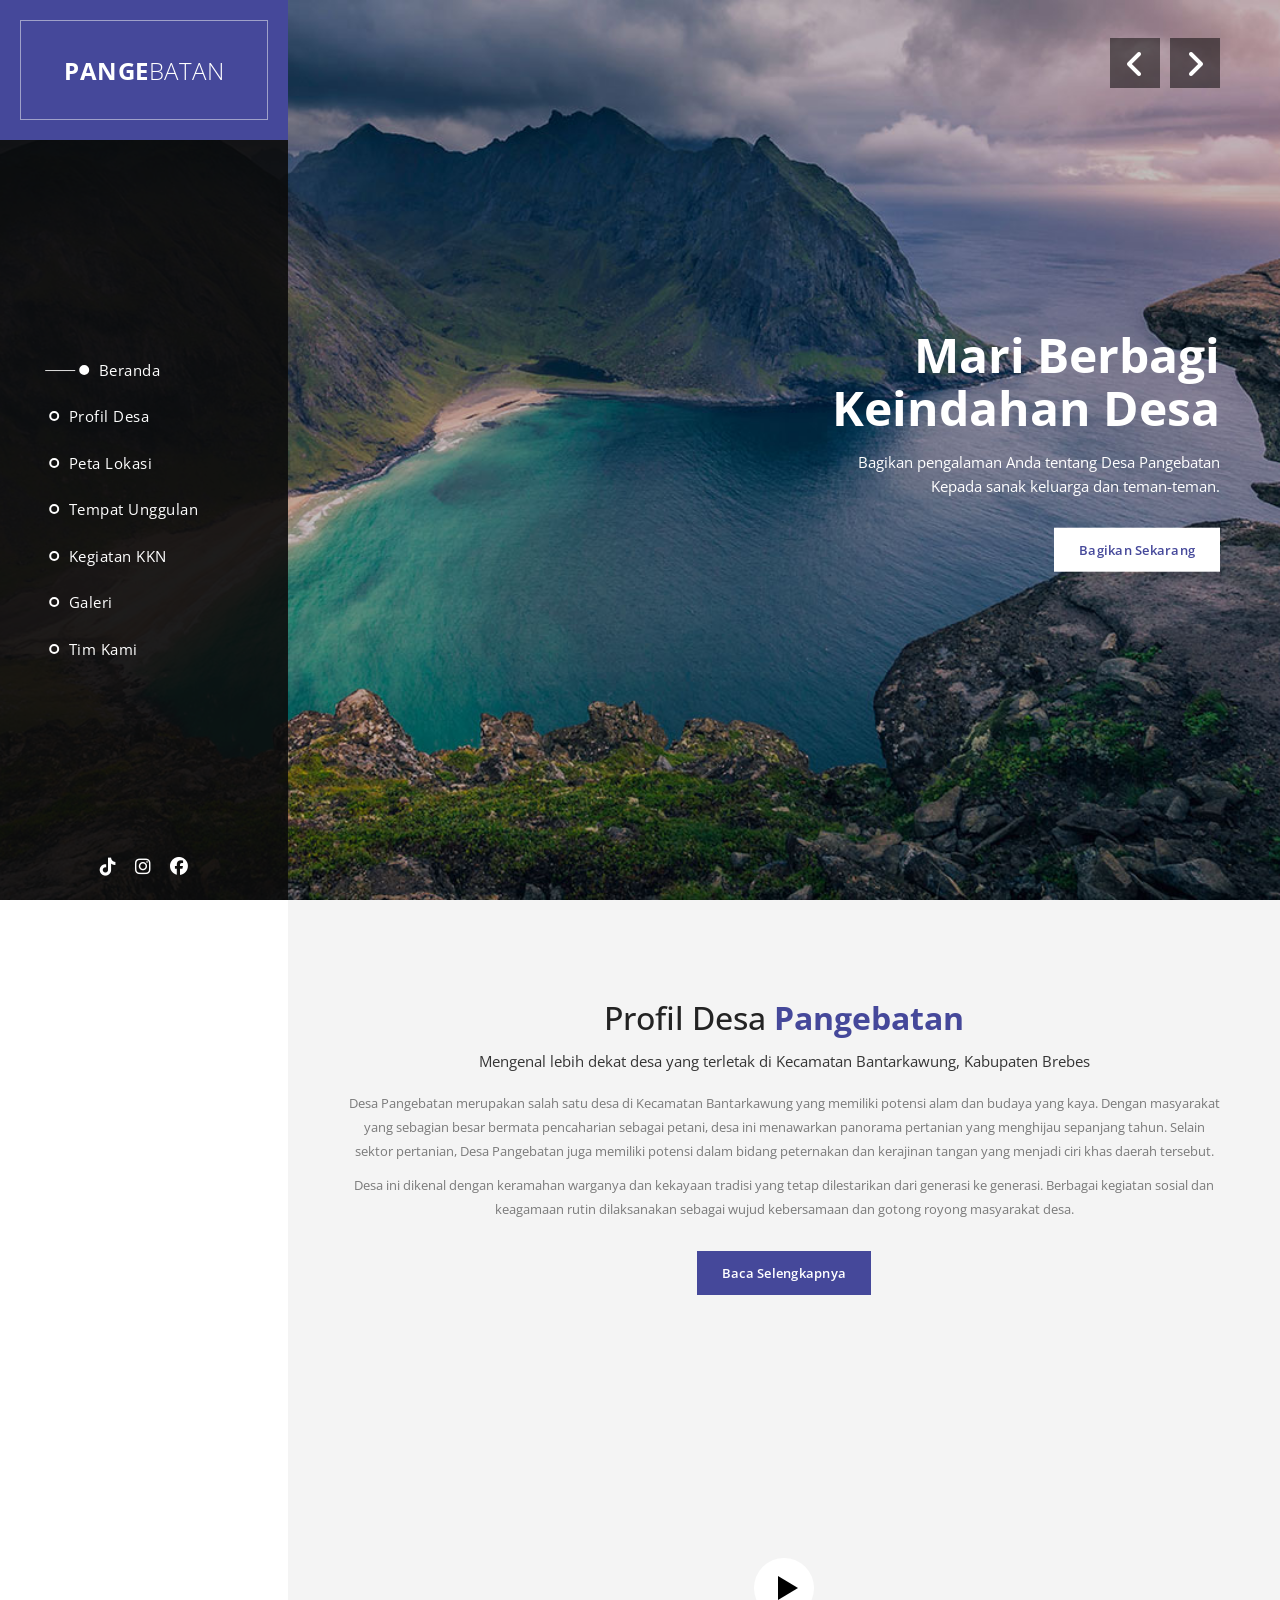
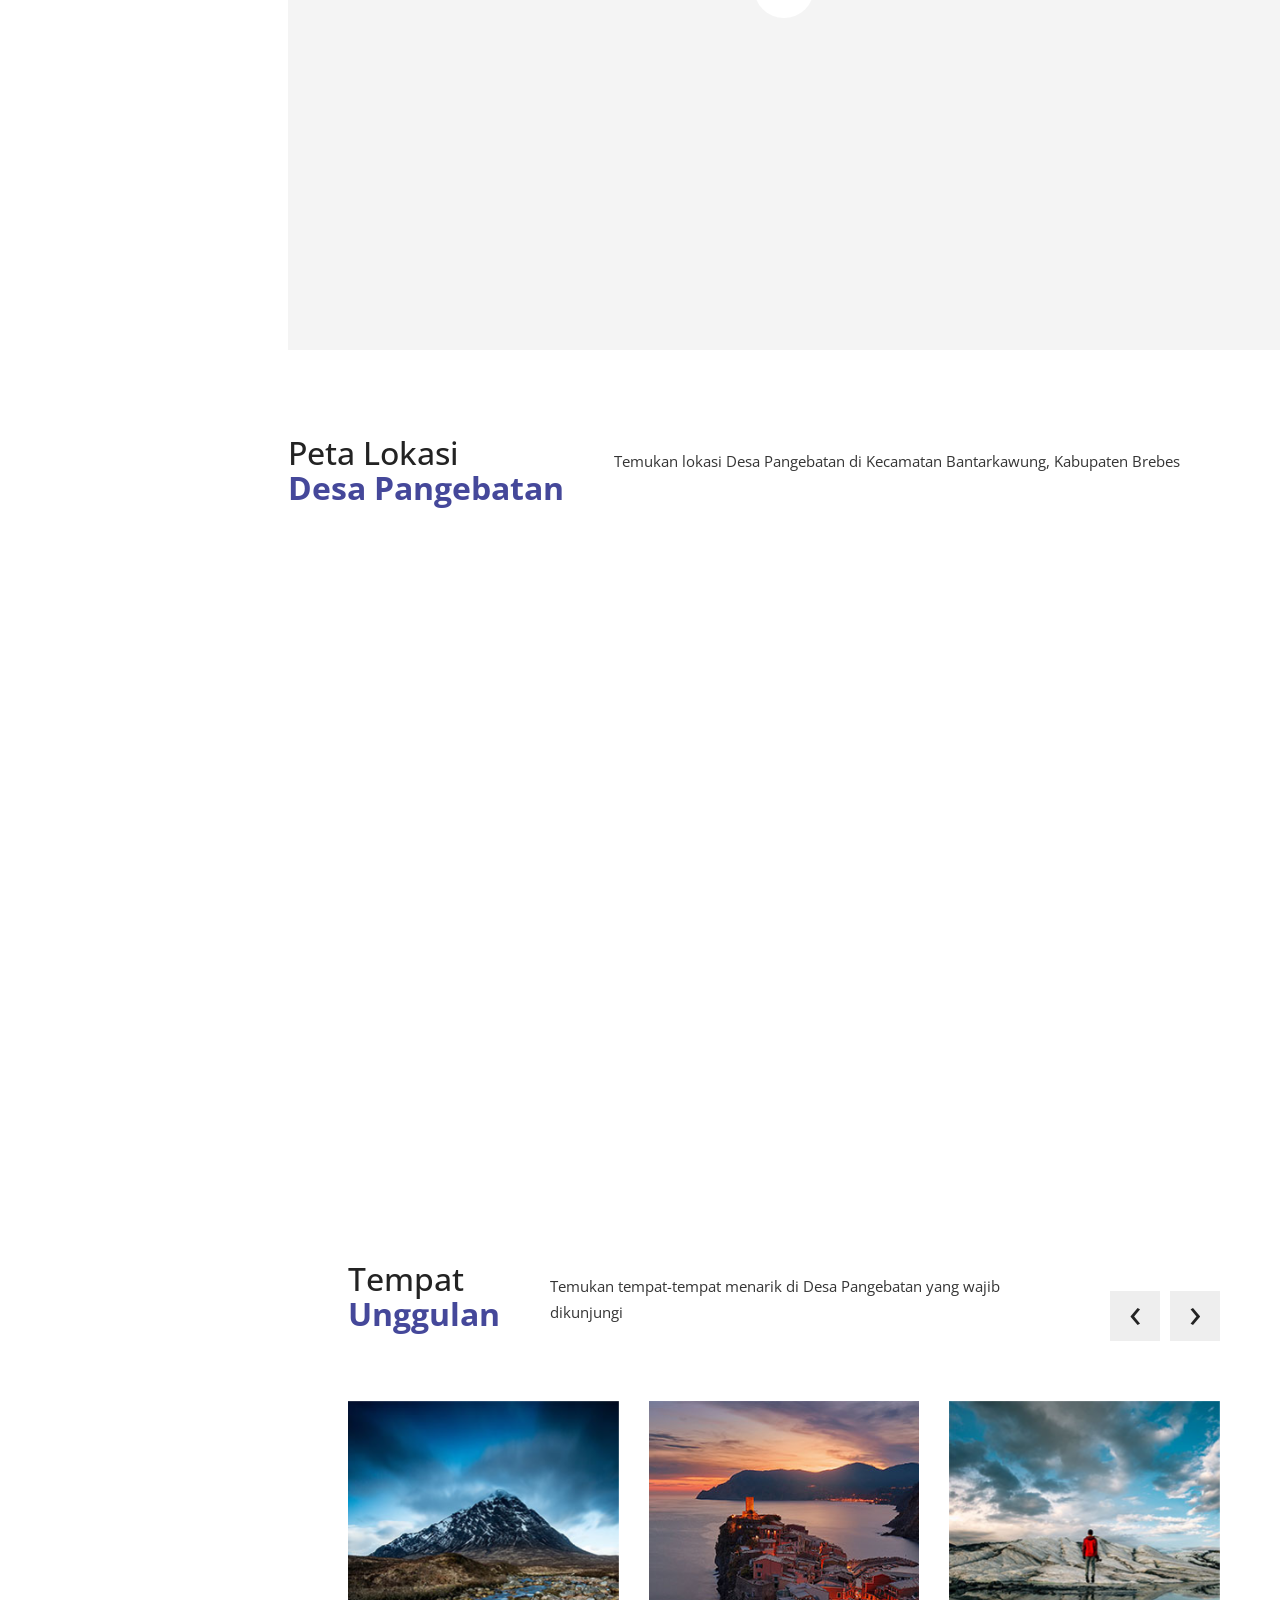
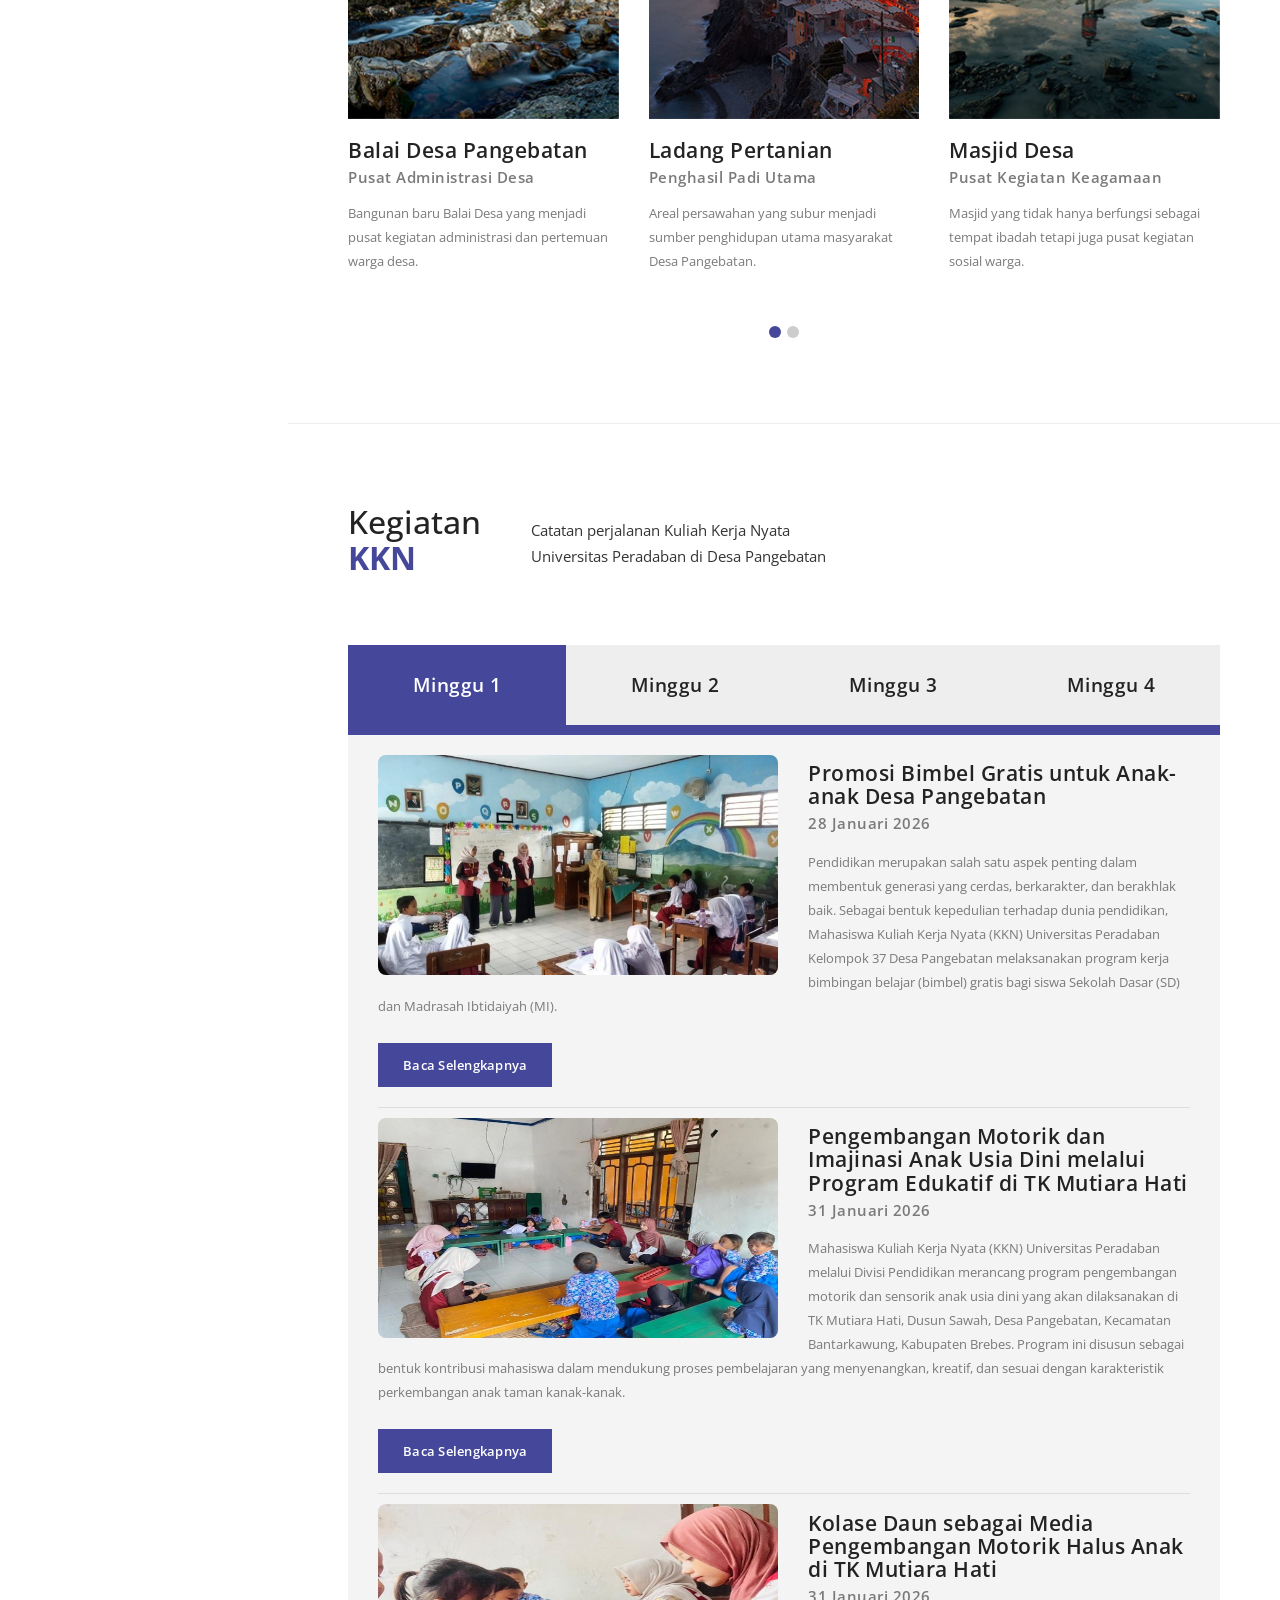
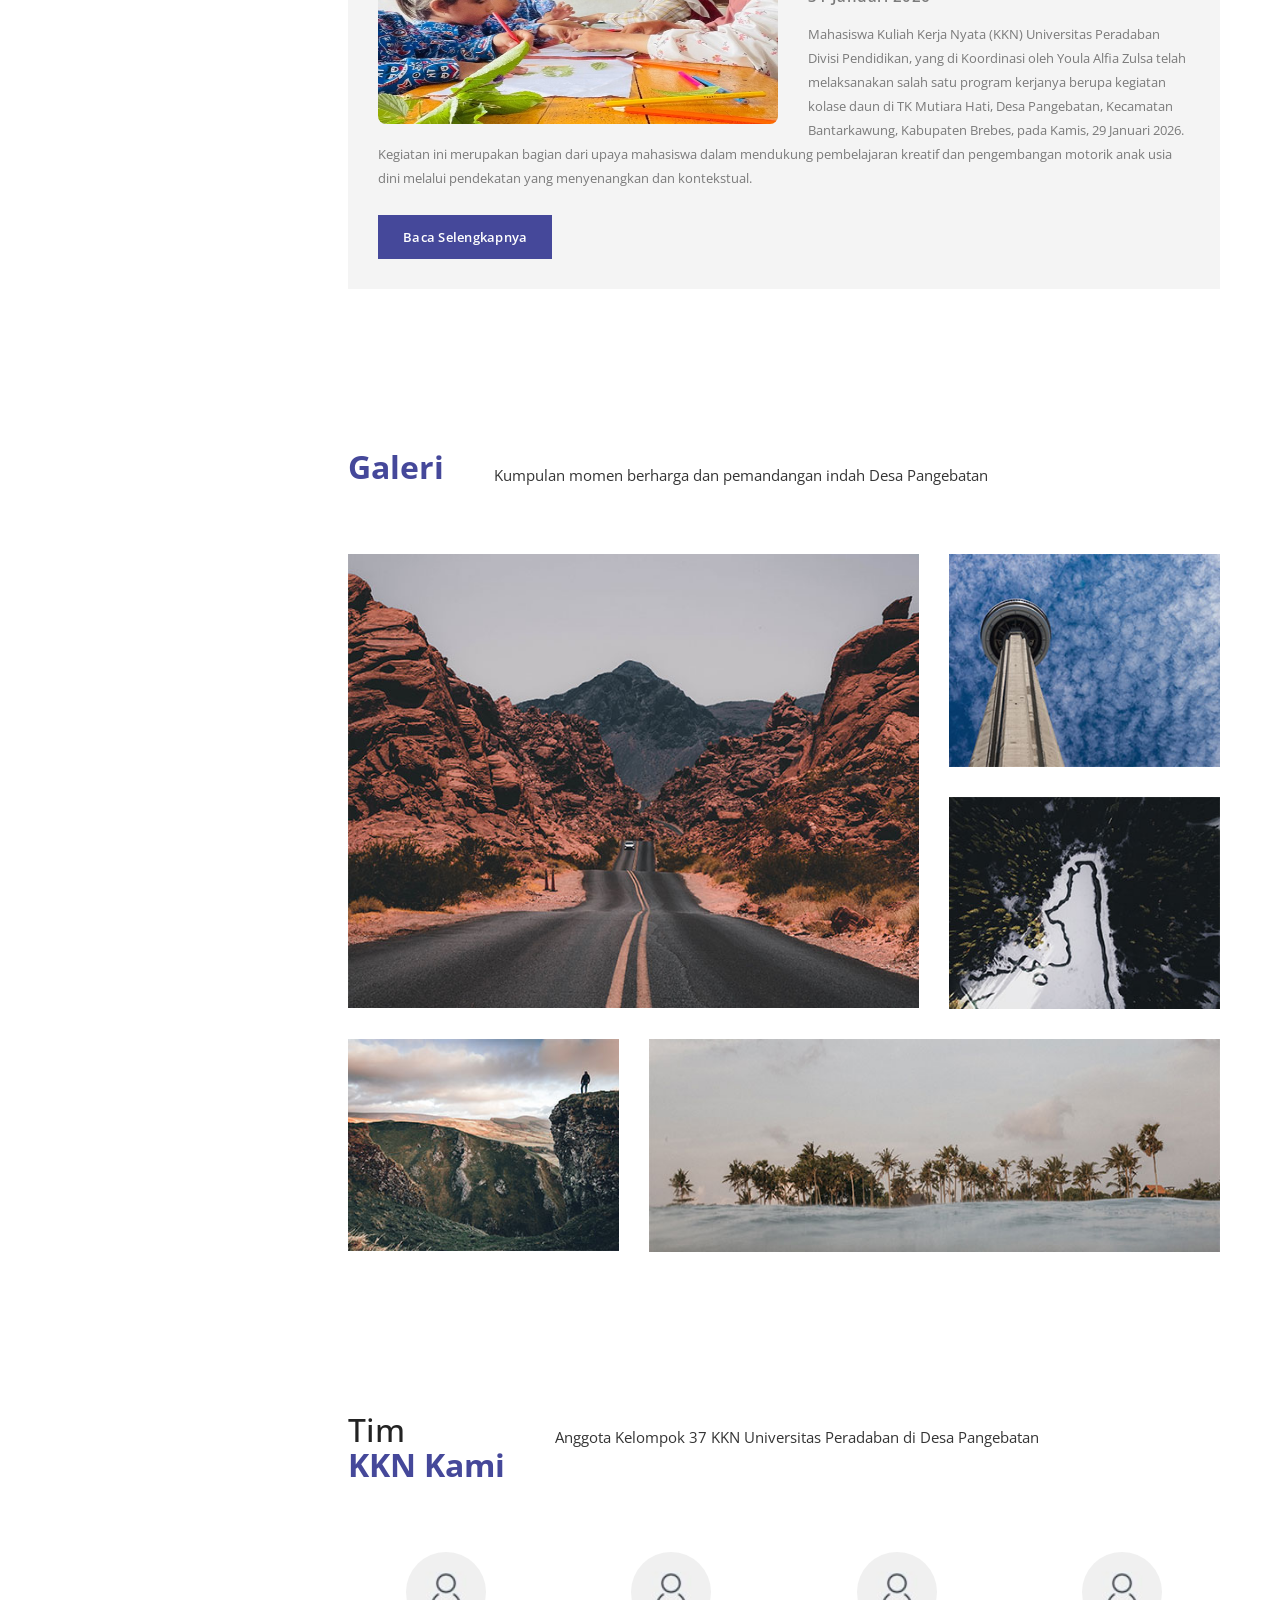
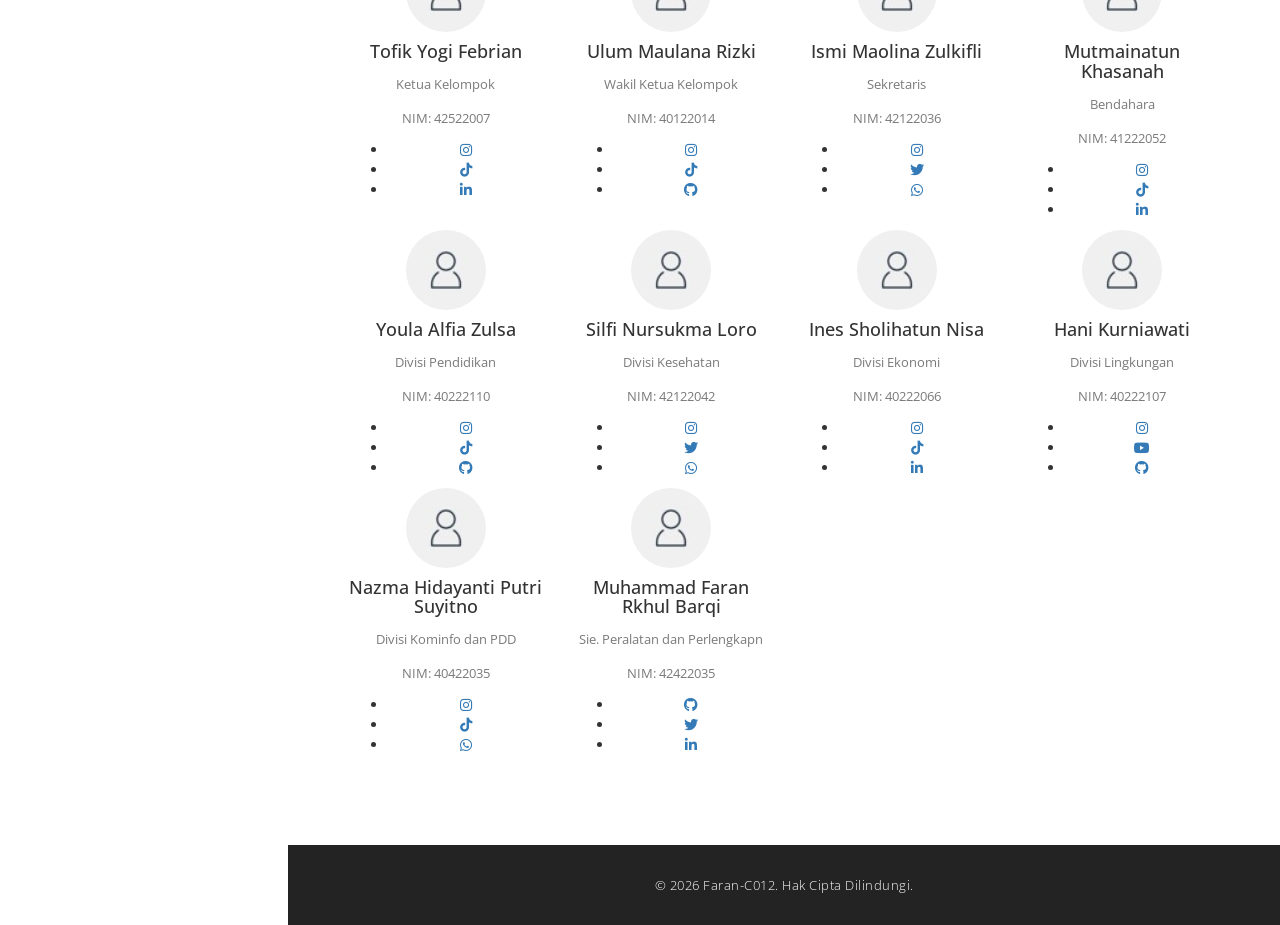
==== index.html @ ef29d9a4 "modified:   article.html modified:   index.html" ====
<!doctype html>
<html>
  <head>
    <meta charset="utf-8" />
    <meta http-equiv="X-UA-Compatible" content="IE=edge,chrome=1" />
    <title>Desa Pangebatan</title>

    <!-- 
    Sentra Template
    https://templatemo.com/tm-518-sentra
    -->
    <meta name="description" content="Website resmi Desa Pangebatan, Kecamatan Bantarkawung, Kabupaten Brebes" />
    <meta name="viewport" content="width=device-width, initial-scale=1" />
    <link rel="apple-touch-icon" href="apple-touch-icon.png" />

    <link rel="stylesheet" href="css/bootstrap.min.css" />
    <link rel="stylesheet" href="css/bootstrap-theme.min.css" />
    <link rel="stylesheet" href="css/fontAwesome.css" />
    <link rel="stylesheet" href="css/light-box.css" />
    <link rel="stylesheet" href="css/owl-carousel.css" />
    <link rel="stylesheet" href="css/templatemo-style.css" />
    <link rel="stylesheet" href="https://cdnjs.cloudflare.com/ajax/libs/font-awesome/6.5.1/css/all.min.css" />
    <link rel="icon" href="favicon/favicon.ico" />
    <link rel="icon" type="image/png" sizes="32x32" href="favicon/favicon-32x32.png" />
    <link rel="icon" type="image/png" sizes="16x16" href="favicon/favicon-16x16.png" />
    <link rel="apple-touch-icon" href="favicon/apple-touch-icon.png" />
    <link rel="manifest" href="favicon/site.webmanifest" />

    <link href="https://fonts.googleapis.com/css?family=Open+Sans:300,400,600,700,800" rel="stylesheet" />

    <script src="js/vendor/modernizr-2.8.3-respond-1.4.2.min.js"></script>
    <style>
      .blog-img {
        width: 400px;
        height: 220px; /* samakan tinggi */
        border-radius: 8px; /* opsional */
      }
      .profile-img {
        width: 80px;
        height: 80px;
        border-radius: 50%; /* bikin bulat */
        object-fit: cover; /* biar tidak gepeng */
      }
    </style>
  </head>

  <body>
    <header class="nav-down responsive-nav hidden-lg hidden-md">
      <button type="button" id="nav-toggle" class="navbar-toggle" data-toggle="collapse" data-target="#main-nav">
        <span class="sr-only">Toggle navigation</span>
        <span class="icon-bar"></span>
        <span class="icon-bar"></span>
        <span class="icon-bar"></span>
      </button>
      <!--/.navbar-header-->
      <div id="main-nav" class="collapse navbar-collapse">
        <nav>
          <ul class="nav navbar-nav">
            <li><a href="#top">Beranda</a></li>
            <li><a href="#video">Profil Desa</a></li>
            <li><a href="#maps">Peta Lokasi</a></li>
            <li><a href="#featured">Tempat Unggulan</a></li>
            <li><a href="#blog">Kegiatan KKN</a></li>
            <li><a href="#projects">Galeri</a></li>
            <li><a href="#contact">Tim Kami</a></li>
          </ul>
        </nav>
      </div>
    </header>

    <div class="sidebar-navigation hidde-sm hidden-xs">
      <div class="logo">
        <a href="#">Pange<em>batan</em></a>
      </div>
      <nav>
        <ul>
          <li>
            <a href="#top">
              <span class="rect"></span>
              <span class="circle"></span>
              Beranda
            </a>
          </li>
          <li>
            <a href="#video">
              <span class="rect"></span>
              <span class="circle"></span>
              Profil Desa
            </a>
          </li>
          <li>
            <a href="#Maps">
              <span class="rect"></span>
              <span class="circle"></span>
              Peta Lokasi
            </a>
          </li>
          <li>
            <a href="#featured">
              <span class="rect"></span>
              <span class="circle"></span>
              Tempat Unggulan
            </a>
          </li>
          <li>
            <a href="#blog">
              <span class="rect"></span>
              <span class="circle"></span>
              Kegiatan KKN
            </a>
          </li>
          <li>
            <a href="#projects">
              <span class="rect"></span>
              <span class="circle"></span>
              Galeri
            </a>
          </li>
          <li>
            <a href="#contact">
              <span class="rect"></span>
              <span class="circle"></span>
              Tim Kami
            </a>
          </li>
        </ul>
      </nav>
      <ul class="social-icons">
        <li>
          <a href="#"><i class="fab fa-tiktok"></i></a>
        </li>
        <li>
          <a href="#"><i class="fab fa-instagram"></i></a>
        </li>
        <li>
          <a href="#"><i class="fab fa-facebook"></i></a>
        </li>
      </ul>
    </div>

    <div class="slider">
      <div class="Modern-Slider content-section" id="top">
        <!-- Item -->
        <div class="item item-1">
          <div class="img-fill">
            <div class="image"></div>
            <div class="info">
              <div>
                <h1>Selamat Datang di<br />Desa Pangebatan</h1>
                <p>
                  Desa yang asri di Kecamatan Bantarkawung, Kabupaten Brebes<br />
                  Menyimpan keindahan alam dan keramahan warganya
                </p>
                <div class="white-button button">
                  <a href="#featured">Jelajahi Lebih Lanjut</a>
                </div>
              </div>
            </div>
          </div>
        </div>
        <!-- // Item -->
        <!-- Item -->
        <div class="item item-2">
          <div class="img-fill">
            <div class="image"></div>
            <div class="info">
              <div>
                <h1>Mari Berbagi <br />Keindahan Desa</h1>
                <p>Bagikan pengalaman Anda tentang Desa Pangebatan<br />Kepada sanak keluarga dan teman-teman.</p>

                <div class="white-button button">
                  <a href="#featured">Bagikan Sekarang</a>
                </div>
              </div>
            </div>
          </div>
        </div>
        <!-- // Item -->
        <!-- Item -->
        <div class="item item-3">
          <div class="img-fill">
            <div class="image"></div>
            <div class="info">
              <div>
                <h1>Dokumentasi KKN UPB<br />Kelompok 37 Desa Pangebatan</h1>
                <p>
                  Catatan perjalanan Kuliah Kerja Nyata<br />
                  Universitas Peradaban di Desa Pangebatan
                </p>
                <div class="white-button button">
                  <a href="#blog">Lihat Kegiatan</a>
                </div>
              </div>
            </div>
          </div>
        </div>
        <!-- // Item -->
      </div>
    </div>

    <div class="page-content">
      <section id="video" class="content-section">
        <div class="row">
          <div class="col-md-12">
            <div class="section-heading">
              <h1>Profil Desa <em>Pangebatan</em></h1>
              <p>Mengenal lebih dekat desa yang terletak di Kecamatan Bantarkawung, Kabupaten Brebes</p>
            </div>
            <div class="text-content">
              <p>
                Desa Pangebatan merupakan salah satu desa di Kecamatan Bantarkawung yang memiliki potensi alam dan budaya yang kaya. Dengan masyarakat yang sebagian besar bermata pencaharian sebagai
                petani, desa ini menawarkan panorama pertanian yang menghijau sepanjang tahun. Selain sektor pertanian, Desa Pangebatan juga memiliki potensi dalam bidang peternakan dan kerajinan
                tangan yang menjadi ciri khas daerah tersebut.
              </p>
              <p>
                Desa ini dikenal dengan keramahan warganya dan kekayaan tradisi yang tetap dilestarikan dari generasi ke generasi. Berbagai kegiatan sosial dan keagamaan rutin dilaksanakan sebagai
                wujud kebersamaan dan gotong royong masyarakat desa.
              </p>
            </div>
            <div class="accent-button button">
              <a href="#blog">Baca Selengkapnya</a>
            </div>
          </div>
          <div class="col-md-12">
            <div class="box-video">
              <div class="bg-video" style="background-image: url(https://unsplash.imgix.net/photo-1425036458755-dc303a604201?fit=crop&fm=jpg&q=75&w=1000)">
                <div class="bt-play">Putar</div>
              </div>
              <div class="video-container">
                <iframe width="100%" height="520" src="https://www.youtube.com/embed/j-_7Ub-Zkow?rel=0&amp;showinfo=0" frameborder="0" allowfullscreen="allowfullscreen"></iframe>
              </div>
            </div>
          </div>
        </div>
      </section>
      <section id="Maps" class="content-section">
        <div class="section-heading">
          <h1>Peta Lokasi <br /><em>Desa Pangebatan</em></h1>
          <p>Temukan lokasi Desa Pangebatan di Kecamatan Bantarkawung, Kabupaten Brebes</p>
        </div>
        <div class="section-content">
          <iframe
            src="https://www.google.com/maps/embed?pb=!1m18!1m12!1m3!1d9596.72080770667!2d108.94190428366173!3d-7.243299534663072!2m3!1f0!2f0!3f0!3m2!1i1024!2i768!4f13.1!3m3!1m2!1s0x2e6f85eda469779f%3A0x57a67ea63b77b4a4!2sBalai%20Desa%20Pangebatan%20(Baru)!5e0!3m2!1sid!2sid!4v1769229466651!5m2!1sid!2sid"
            width="100%"
            height="600px"
            frameborder="0"
            style="border: 0"
            allowfullscreen
          ></iframe>
        </div>
      </section>
      <section id="featured" class="content-section">
        <div class="section-heading">
          <h1>Tempat<br /><em>Unggulan</em></h1>
          <p>Temukan tempat-tempat menarik di Desa Pangebatan yang wajib dikunjungi</p>
        </div>
        <div class="section-content">
          <div class="owl-carousel owl-theme">
            <div class="item">
              <div class="image">
                <img src="img/featured_1.jpg" alt="" />
                <div class="featured-button button">
                  <a href="#projects">Lihat Detail</a>
                </div>
              </div>
              <div class="text-content">
                <h4>Balai Desa Pangebatan</h4>
                <span>Pusat Administrasi Desa</span>
                <p>Bangunan baru Balai Desa yang menjadi pusat kegiatan administrasi dan pertemuan warga desa.</p>
              </div>
            </div>
            <div class="item">
              <div class="image">
                <img src="img/featured_2.jpg" alt="" />
                <div class="featured-button button">
                  <a href="#projects">Lihat Detail</a>
                </div>
              </div>
              <div class="text-content">
                <h4>Ladang Pertanian</h4>
                <span>Penghasil Padi Utama</span>
                <p>Areal persawahan yang subur menjadi sumber penghidupan utama masyarakat Desa Pangebatan.</p>
              </div>
            </div>
            <div class="item">
              <div class="image">
                <img src="img/featured_3.jpg" alt="" />
                <div class="featured-button button">
                  <a href="#projects">Lihat Detail</a>
                </div>
              </div>
              <div class="text-content">
                <h4>Masjid Desa</h4>
                <span>Pusat Kegiatan Keagamaan</span>
                <p>Masjid yang tidak hanya berfungsi sebagai tempat ibadah tetapi juga pusat kegiatan sosial warga.</p>
              </div>
            </div>
            <div class="item">
              <div class="image">
                <img src="img/featured_2.jpg" alt="" />
                <div class="featured-button button">
                  <a href="#projects">Lihat Detail</a>
                </div>
              </div>
              <div class="text-content">
                <h4>Sekolah Dasar</h4>
                <span>Pendidikan Dasar</span>
                <p>Sekolah dasar yang mendidik generasi muda Desa Pangebatan dengan fasilitas yang memadai.</p>
              </div>
            </div>
            <div class="item">
              <div class="image">
                <img src="img/featured_1.jpg" alt="" />
                <div class="featured-button button">
                  <a href="#projects">Lihat Detail</a>
                </div>
              </div>
              <div class="text-content">
                <h4>Pasar Desa</h4>
                <span>Pusat Ekonomi Warga</span>
                <p>Tempat jual beli hasil bumi dan kebutuhan sehari-hari masyarakat desa.</p>
              </div>
            </div>
          </div>
        </div>
      </section>
      <section id="blog" class="content-section">
        <div class="section-heading">
          <h1>Kegiatan<br /><em>KKN</em></h1>
          <p>Catatan perjalanan Kuliah Kerja Nyata<br />Universitas Peradaban di Desa Pangebatan</p>
        </div>
        <div class="section-content">
          <div class="tabs-content">
            <div class="wrapper">
              <ul class="tabs clearfix" data-tabgroup="first-tab-group">
                <li><a href="#tab1" class="active">Minggu 1</a></li>
                <li><a href="#tab2">Minggu 2</a></li>
                <li><a href="#tab3">Minggu 3</a></li>
                <li><a href="#tab4">Minggu 4</a></li>
              </ul>
              <section id="first-tab-group" class="tabgroup">
                <div id="tab1">
                  <ul>
                    <li>
                      <div class="item">
                        <img src="img/blog_1.jpg" alt="" class="blog-img" />
                        <div class="text-content">
                          <h4>Promosi Bimbel Gratis untuk Anak-anak Desa Pangebatan</h4>
                          <span>28 Januari 2026</span>
                          <p>
                            Pendidikan merupakan salah satu aspek penting dalam membentuk generasi yang cerdas, berkarakter, dan berakhlak baik. Sebagai bentuk kepedulian terhadap dunia pendidikan,
                            Mahasiswa Kuliah Kerja Nyata (KKN) Universitas Peradaban Kelompok 37 Desa Pangebatan melaksanakan program kerja bimbingan belajar (bimbel) gratis bagi siswa Sekolah Dasar
                            (SD) dan Madrasah Ibtidaiyah (MI).
                          </p>
                          <div class="accent-button button">
                            <a href="article.html?id=2">Baca Selengkapnya</a>
                          </div>
                        </div>
                      </div>
                    </li>
                    <li>
                      <div class="item">
                        <img src="img/blog_2.jpg" alt="" class="blog-img" />
                        <div class="text-content">
                          <h4>Pengembangan Motorik dan Imajinasi Anak Usia Dini melalui Program Edukatif di TK Mutiara Hati</h4>
                          <span>31 Januari 2026</span>
                          <p>
                            Mahasiswa Kuliah Kerja Nyata (KKN) Universitas Peradaban melalui Divisi Pendidikan merancang program pengembangan motorik dan sensorik anak usia dini yang akan dilaksanakan
                            di TK Mutiara Hati, Dusun Sawah, Desa Pangebatan, Kecamatan Bantarkawung, Kabupaten Brebes. Program ini disusun sebagai bentuk kontribusi mahasiswa dalam mendukung proses
                            pembelajaran yang menyenangkan, kreatif, dan sesuai dengan karakteristik perkembangan anak taman kanak-kanak.
                          </p>
                          <div class="accent-button button">
                            <a href="article.html?id=3">Baca Selengkapnya</a>
                          </div>
                        </div>
                      </div>
                    </li>
                    <li>
                      <div class="item">
                        <img src="img/blog_3.jpg" alt="" class="blog-img" />
                        <div class="text-content">
                          <h4>Kolase Daun sebagai Media Pengembangan Motorik Halus Anak di TK Mutiara Hati</h4>
                          <span>31 Januari 2026</span>
                          <p>
                            Mahasiswa Kuliah Kerja Nyata (KKN) Universitas Peradaban Divisi Pendidikan, yang di Koordinasi oleh Youla Alfia Zulsa telah melaksanakan salah satu program kerjanya berupa
                            kegiatan kolase daun di TK Mutiara Hati, Desa Pangebatan, Kecamatan Bantarkawung, Kabupaten Brebes, pada Kamis, 29 Januari 2026. Kegiatan ini merupakan bagian dari upaya
                            mahasiswa dalam mendukung pembelajaran kreatif dan pengembangan motorik anak usia dini melalui pendekatan yang menyenangkan dan kontekstual.
                          </p>
                          <div class="accent-button button">
                            <a href="article.html?id=1">Baca Selengkapnya</a>
                          </div>
                        </div>
                      </div>
                    </li>
                  </ul>
                </div>
                <div id="tab2">
                  <ul>
                    <li>
                      <div class="item">
                        <img src="img/blog_7.jpg" alt="" class="blog-img" />
                        <div class="text-content">
                          <h4>Kegiatan Senam & berbagi Susu Kedelai Bersama Ibu-Ibu RT 01</h4>
                          <span>1 Februari 2026</span>
                          <p>
                            Kegiatan senam bersama ibu-ibu RT 01 Desa Pangebatan dilaksanakan dengan penuh antusias dan semangat. Senam dilakukan di lingkungan RT 01 dengan melibatkan ibu-ibu setempat
                            serta mahasiswa KKN sebagai pendamping kegiatan. Gerakan senam yang dipilih merupakan senam ringan dan mudah diikuti, sehingga seluruh peserta dapat berpartisipasi dengan
                            nyaman dan aman.
                          </p>
                          <div class="accent-button button">
                            <a href="article.html?id=7">Baca Selengkapnya</a>
                          </div>
                        </div>
                      </div>
                    </li>
                    <li>
                      <div class="item">
                        <img src="img/blog_4.jpg" alt="" class="blog-img" />
                        <div class="text-content">
                          <h4>Perencanaan Program POTASI SD Negeri Pangebatan 02</h4>
                          <span>30 Januari 2026</span>
                          <p>
                            Mahasiswa Kuliah Kerja Nyata (KKN) melalui divisi lingkungan merencanakan pelaksanaan program POTASI (Pot Inovasi Daur Ulang) di SD Negeri Pangebatan 02 sebagai bentuk
                            kontribusi nyata dalam menanamkan kepedulian terhadap lingkungan sejak dini.
                          </p>
                          <div class="accent-button button">
                            <a href="article.html?id=4">Baca Selengkapnya</a>
                          </div>
                        </div>
                      </div>
                    </li>
                    <li>
                      <div class="item">
                        <img src="img/blog_5.jpg" alt="" class="blog-img" />
                        <div class="text-content">
                          <h4>Rencana Cek Kesehatan Door to Door</h4>
                          <span>3 Februari 2026</span>
                          <p>
                            Program pemeriksaan kesehatan gratis dengan metode door to door untuk warga Desa Pangebatan, khususnya yang berisiko penyakit tidak menular seperti hipertensi dan diabetes.
                          </p>
                          <div class="accent-button button">
                            <a href="article.html?id=5">Baca Selengkapnya</a>
                          </div>
                        </div>
                      </div>
                    </li>
                    <li>
                      <div class="item">
                        <img src="img/blog_6.jpg" alt="" class="blog-img" />
                        <div class="text-content">
                          <h4>Rencana Pelatihan Ecoprint untuk Ibu-Ibu PKK</h4>
                          <span>8 Februari 2026</span>
                          <p>Pelatihan teknik ecoprint sebagai upaya peningkatan kreativitas masyarakat melalui pemanfaatan bahan alami seperti daun dan bunga untuk mencetak motif pada kain.</p>
                          <div class="accent-button button">
                            <a href="article.html?id=6">Baca Selengkapnya</a>
                          </div>
                        </div>
                      </div>
                    </li>
                    <li>
                      <div class="item">
                        <img src="img/blog_0.jpg" alt="" class="blog-img" />
                        <div class="text-content">
                          <h4>Rencana Pelaksanaan Sosialisasi DAGUSHIBU Obat bagi Ibu-ibu PKK Desa Pengebatan</h4>
                          <span>4 Februari 2026</span>
                          <p>Sosialisasi pengelolaan obat yang benar (Dapatkan, Guanakan, Simpan, Buang) untuk meningkatkan pengetahuan masyarakat tentang penggunaan obat yang aman baik dan benar.</p>
                          <div class="accent-button button">
                            <a href="article.html?id=8">Baca Selengkapnya</a>
                          </div>
                        </div>
                      </div>
                    </li>
                    <li>
                      <div class="item">
                        <img src="img/blog_8.jpg" alt="" class="blog-img" />
                        <div class="text-content">
                          <h4>Pelaksanaan Cek Kesehatan Door to Door Lansia</h4>
                          <span>3 Februari 2026</span>
                          <p><strong>LAPORAN PELAKSANAAN</strong> - Sukses memeriksa 25 lansia dari 10 rumah dengan kolaborasi Puskesmas Buaran. Program door to door membuktikan efektifitasnya.</p>
                          <div class="accent-button button">
                            <a href="article.html?id=9">Baca Laporan Lengkap</a>
                          </div>
                        </div>
                      </div>
                    </li>
                  </ul>
                </div>
                <div id="tab3">
                  <ul></ul>
                </div>
                <div id="tab4">
                  <ul></ul>
                </div>
              </section>
            </div>
          </div>
        </div>
      </section>
      <section id="projects" class="content-section">
        <div class="section-heading">
          <h1><em>Galeri</em></h1>
          <p>Kumpulan momen berharga dan pemandangan indah Desa Pangebatan</p>
        </div>
        <div class="section-content">
          <div class="masonry">
            <div class="row">
              <div class="item">
                <div class="col-md-8">
                  <a href="img/portfolio_big_1.jpg" data-lightbox="image"><img src="img/portfolio_1.jpg" alt="Pemandangan Desa" /></a>
                </div>
              </div>
              <div class="item second-item">
                <div class="col-md-4">
                  <a href="img/portfolio_big_2.jpg" data-lightbox="image"><img src="img/portfolio_2.jpg" alt="Kegiatan Warga" /></a>
                </div>
              </div>
              <div class="item">
                <div class="col-md-4">
                  <a href="img/portfolio_big_3.jpg" data-lightbox="image"><img src="img/portfolio_3.jpg" alt="Hasil Pertanian" /></a>
                </div>
              </div>
              <div class="item">
                <div class="col-md-4">
                  <a href="img/portfolio_big_4.jpg" data-lightbox="image"><img src="img/portfolio_4.jpg" alt="Bangunan Tradisional" /></a>
                </div>
              </div>
              <div class="item">
                <div class="col-md-8">
                  <a href="img/portfolio_big_5.jpg" data-lightbox="image"><img src="img/portfolio_5.jpg" alt="Kegiatan Sosial" /></a>
                </div>
              </div>
            </div>
          </div>
        </div>
      </section>
      <section id="contact" class="content-section">
        <div id="contact-content">
          <div class="section-heading">
            <h1>Tim<br /><em>KKN Kami</em></h1>
            <p>Anggota Kelompok 37 KKN Universitas Peradaban di Desa Pangebatan</p>
          </div>

          <div class="section-content">
            <div class="row">
              <!-- Anggota 1 -->
              <div class="col-md-3">
                <div class="team-member text-center">
                  <img src="img/member.jpg" alt="Member 1" class="profile-img" />
                  <h4>Tofik Yogi Febrian</h4>
                  <p>Ketua Kelompok</p>
                  <p>NIM: 42522007</p>
                  <ul class="social-icons">
                    <li>
                      <a href="#"><i class="fab fa-instagram"></i></a>
                    </li>
                    <li>
                      <a href="#"><i class="fab fa-tiktok"></i></a>
                    </li>
                    <li>
                      <a href="#"><i class="fab fa-linkedin-in"></i></a>
                    </li>
                  </ul>
                </div>
              </div>

              <!-- Anggota 2 -->
              <div class="col-md-3">
                <div class="team-member text-center">
                  <img src="img/member.jpg" alt="Member 2" class="profile-img" />
                  <h4>Ulum Maulana Rizki</h4>
                  <p>Wakil Ketua Kelompok</p>
                  <p>NIM: 40122014</p>
                  <ul class="social-icons">
                    <li>
                      <a href="#"><i class="fab fa-instagram"></i></a>
                    </li>
                    <li>
                      <a href="#"><i class="fab fa-tiktok"></i></a>
                    </li>
                    <li>
                      <a href="#"><i class="fab fa-github"></i></a>
                    </li>
                  </ul>
                </div>
              </div>

              <!-- Anggota 3 -->
              <div class="col-md-3">
                <div class="team-member text-center">
                  <img src="img/member.jpg" alt="Member 3" class="profile-img" />
                  <h4>Ismi Maolina Zulkifli</h4>
                  <p>Sekretaris</p>
                  <p>NIM: 42122036</p>
                  <ul class="social-icons">
                    <li>
                      <a href="#"><i class="fab fa-instagram"></i></a>
                    </li>
                    <li>
                      <a href="#"><i class="fab fa-twitter"></i></a>
                    </li>
                    <li>
                      <a href="#"><i class="fab fa-whatsapp"></i></a>
                    </li>
                  </ul>
                </div>
              </div>

              <!-- Anggota 4 -->
              <div class="col-md-3">
                <div class="team-member text-center">
                  <img src="img/member.jpg" alt="Member 4" class="profile-img" />
                  <h4>Mutmainatun Khasanah</h4>
                  <p>Bendahara</p>
                  <p>NIM: 41222052</p>
                  <ul class="social-icons">
                    <li>
                      <a href="#"><i class="fab fa-instagram"></i></a>
                    </li>
                    <li>
                      <a href="#"><i class="fab fa-tiktok"></i></a>
                    </li>
                    <li>
                      <a href="#"><i class="fab fa-linkedin-in"></i></a>
                    </li>
                  </ul>
                </div>
              </div>
            </div>

            <div class="row">
              <!-- Anggota 5 -->
              <div class="col-md-3">
                <div class="team-member text-center">
                  <img src="img/member.jpg" alt="Member 5" class="profile-img" />
                  <h4>Youla Alfia Zulsa</h4>
                  <p>Divisi Pendidikan</p>
                  <p>NIM: 40222110</p>
                  <ul class="social-icons">
                    <li>
                      <a href="#"><i class="fab fa-instagram"></i></a>
                    </li>
                    <li>
                      <a href="#"><i class="fab fa-tiktok"></i></a>
                    </li>
                    <li>
                      <a href="#"><i class="fab fa-github"></i></a>
                    </li>
                  </ul>
                </div>
              </div>

              <!-- Anggota 6 -->
              <div class="col-md-3">
                <div class="team-member text-center">
                  <img src="img/member.jpg" alt="Member 6" class="profile-img" />
                  <h4>Silfi Nursukma Loro</h4>
                  <p>Divisi Kesehatan</p>
                  <p>NIM: 42122042</p>
                  <ul class="social-icons">
                    <li>
                      <a href="#"><i class="fab fa-instagram"></i></a>
                    </li>
                    <li>
                      <a href="#"><i class="fab fa-twitter"></i></a>
                    </li>
                    <li>
                      <a href="#"><i class="fab fa-whatsapp"></i></a>
                    </li>
                  </ul>
                </div>
              </div>

              <!-- Anggota 7 -->
              <div class="col-md-3">
                <div class="team-member text-center">
                  <img src="img/member.jpg" alt="Member 7" class="profile-img" />
                  <h4>Ines Sholihatun Nisa</h4>
                  <p>Divisi Ekonomi</p>
                  <p>NIM: 40222066</p>
                  <ul class="social-icons">
                    <li>
                      <a href="#"><i class="fab fa-instagram"></i></a>
                    </li>
                    <li>
                      <a href="#"><i class="fab fa-tiktok"></i></a>
                    </li>
                    <li>
                      <a href="#"><i class="fab fa-linkedin-in"></i></a>
                    </li>
                  </ul>
                </div>
              </div>

              <!-- Anggota 8 -->
              <div class="col-md-3">
                <div class="team-member text-center">
                  <img src="img/member.jpg" alt="Member 8" class="profile-img" />
                  <h4>Hani Kurniawati</h4>
                  <p>Divisi Lingkungan</p>
                  <p>NIM: 40222107</p>
                  <ul class="social-icons">
                    <li>
                      <a href="#"><i class="fab fa-instagram"></i></a>
                    </li>
                    <li>
                      <a href="#"><i class="fab fa-youtube"></i></a>
                    </li>
                    <li>
                      <a href="#"><i class="fab fa-github"></i></a>
                    </li>
                  </ul>
                </div>
              </div>
            </div>

            <div class="row">
              <!-- Anggota 9 -->
              <div class="col-md-3">
                <div class="team-member text-center">
                  <img src="img/member.jpg" alt="Member 9" class="profile-img" />
                  <h4>Nazma Hidayanti Putri Suyitno</h4>
                  <p>Divisi Kominfo dan PDD</p>
                  <p>NIM: 40422035</p>
                  <ul class="social-icons">
                    <li>
                      <a href="#"><i class="fab fa-instagram"></i></a>
                    </li>
                    <li>
                      <a href="#"><i class="fab fa-tiktok"></i></a>
                    </li>
                    <li>
                      <a href="#"><i class="fab fa-whatsapp"></i></a>
                    </li>
                  </ul>
                </div>
              </div>

              <!-- Anggota 10 -->
              <div class="col-md-3">
                <div class="team-member text-center">
                  <img src="img/member.jpg" alt="Member 10" class="profile-img" />
                  <h4>Muhammad Faran Rkhul Barqi</h4>
                  <p>Sie. Peralatan dan Perlengkapn</p>
                  <p>NIM: 42422035</p>
                  <ul class="social-icons">
                    <li>
                      <a href="https://github.com/Faran-C012"><i class="fab fa-github"></i></a>
                    </li>
                    <li>
                      <a href="#"><i class="fab fa-twitter"></i></a>
                    </li>
                    <li>
                      <a href="#"><i class="fab fa-linkedin-in"></i></a>
                    </li>
                  </ul>
                </div>
              </div>

              <!-- Spacer untuk alignment -->
              <div class="col-md-3"></div>
              <div class="col-md-3"></div>
            </div>
          </div>
        </div>
      </section>
      <section class="footer">
        <p>© 2026 Faran-C012. Hak Cipta Dilindungi.</p>
      </section>
    </div>

    <script src="https://ajax.googleapis.com/ajax/libs/jquery/1.11.2/jquery.min.js"></script>
    <script>
      window.jQuery || document.write('<script src="js/vendor/jquery-1.11.2.min.js"><\/script>');
    </script>

    <script src="js/vendor/bootstrap.min.js"></script>

    <script src="js/plugins.js"></script>
    <script src="js/main.js"></script>

    <script>
      // Hide Header on on scroll down
      var didScroll;
      var lastScrollTop = 0;
      var delta = 5;
      var navbarHeight = $("header").outerHeight();

      $(window).scroll(function (event) {
        didScroll = true;
      });

      setInterval(function () {
        if (didScroll) {
          hasScrolled();
          didScroll = false;
        }
      }, 250);

      function hasScrolled() {
        var st = $(this).scrollTop();

        // Make sure they scroll more than delta
        if (Math.abs(lastScrollTop - st) <= delta) return;

        // If they scrolled down and are past the navbar, add class .nav-up.
        // This is necessary so you never see what is "behind" the navbar.
        if (st > lastScrollTop && st > navbarHeight) {
          // Scroll Down
          $("header").removeClass("nav-down").addClass("nav-up");
        } else {
          // Scroll Up
          if (st + $(window).height() < $(document).height()) {
            $("header").removeClass("nav-up").addClass("nav-down");
          }
        }

        lastScrollTop = st;
      }
    </script>

    <script src="http://ajax.googleapis.com/ajax/libs/jquery/1.10.2/jquery.min.js" type="text/javascript"></script>
  </body>
</html>
---- css/light-box.css ----
/* LIGHT BOX */

body:after {
  content: url(../img/close.png) url(../img/loading.gif) url(../img/prev.png) url(../img/next.png);
  display: none;
}

body.lb-disable-scrolling {
  overflow: hidden;
}

.lightboxOverlay {
  position: absolute;
  top: 0;
  left: 0;
  z-index: 99999;
  background-color: black;
  filter: progid:DXImageTransform.Microsoft.Alpha(Opacity=80);
  opacity: 0.8;
  display: none;
}

.lightbox {
  position: absolute;
  margin-top: 0%;
  left: 0;
  width: 100%;
  z-index: 100000;
  text-align: center;
  line-height: 0;
  font-weight: normal;
}

.lightbox .lb-image {
  display: block;
  height: auto;
  max-width: inherit;
  max-height: none;
  border-radius: 5px;

  /* Image border */
  border: 10px solid white;
}

.lightbox a img {
  border: none;
}

.lb-outerContainer {
  position: relative;
  *zoom: 1;
  width: 250px;
  height: 250px;
  margin: 0 auto;
  border-radius: 4px;

  /* Background color behind image.
     This is visible during transitions. */
  background-color: white;
}

.lb-outerContainer:after {
  content: "";
  display: table;
  clear: both;
}

.lb-loader {
  position: absolute;
  top: 43%;
  left: 0;
  height: 25%;
  width: 100%;
  text-align: center;
  line-height: 0;
}

.lb-cancel {
  display: block;
  width: 32px;
  height: 32px;
  margin: 0 auto;
  background: url(../img/loading.gif) no-repeat;
}

.lb-nav {
  position: absolute;
  top: 0;
  left: 0;
  height: 100%;
  width: 100%;
  z-index: 10;
}

.lb-container > .nav {
  left: 0;
}

.lb-nav a {
  outline: none;
  background-image: url('[data-uri]');
}

.lb-prev, .lb-next {
  height: 100%;
  cursor: pointer;
  display: block;
}

.lb-nav a.lb-prev {
  width: 34%;
  left: 0;
  float: left;
  background: url(../img/prev.png) left 48% no-repeat;
  filter: progid:DXImageTransform.Microsoft.Alpha(Opacity=0);
  opacity: 0;
  -webkit-transition: opacity 0.6s;
  -moz-transition: opacity 0.6s;
  -o-transition: opacity 0.6s;
  transition: opacity 0.6s;
}

.lb-nav a.lb-prev:hover {
  filter: progid:DXImageTransform.Microsoft.Alpha(Opacity=100);
  opacity: 1;
}

.lb-nav a.lb-next {
  width: 64%;
  right: 0;
  float: right;
  background: url(../img/next.png) right 48% no-repeat;
  filter: progid:DXImageTransform.Microsoft.Alpha(Opacity=0);
  opacity: 0;
  -webkit-transition: opacity 0.6s;
  -moz-transition: opacity 0.6s;
  -o-transition: opacity 0.6s;
  transition: opacity 0.6s;
}

.lb-nav a.lb-next:hover {
  filter: progid:DXImageTransform.Microsoft.Alpha(Opacity=100);
  opacity: 1;
}

.lb-dataContainer {
  margin: 0 auto;
  padding-top: 5px;
  *zoom: 1;
  width: 100%;
  -moz-border-radius-bottomleft: 4px;
  -webkit-border-bottom-left-radius: 4px;
  border-bottom-left-radius: 4px;
  -moz-border-radius-bottomright: 4px;
  -webkit-border-bottom-right-radius: 4px;
  border-bottom-right-radius: 4px;
}

.lb-dataContainer:after {
  content: "";
  display: table;
  clear: both;
}

.lb-data {
  padding: 0 4px;
  color: #ccc;
}

.lb-data .lb-details {
  width: 85%;
  float: left;
  text-align: left;
  line-height: 1.1em;
}

.lb-data .lb-caption {
  font-size: 13px;
  font-weight: bold;
  line-height: 1em;
}

.lb-data .lb-caption a {
  color: #4ae;
}

.lb-data .lb-number {
  margin-top: 15px;
  display: block;
  clear: left;
  padding-bottom: 1em;
  font-size: 13px;
  color: #999999;
}

.lb-data .lb-close {
  display: block;
  float: right;
  width: 30px;
  height: 30px;
  background: url(../img/close.png) top right no-repeat;
  text-align: right;
  outline: none;
  filter: progid:DXImageTransform.Microsoft.Alpha(Opacity=70);
  opacity: 0.7;
  -webkit-transition: opacity 0.2s;
  -moz-transition: opacity 0.2s;
  -o-transition: opacity 0.2s;
  transition: opacity 0.2s;
}

.lb-data .lb-close:hover {
  cursor: pointer;
  filter: progid:DXImageTransform.Microsoft.Alpha(Opacity=100);
  opacity: 1;
}
---- css/owl-carousel.css ----
/**
 * Owl Carousel v2.3.1
 * Copyright 2013-2018 David Deutsch
 * Licensed under: SEE LICENSE IN https://github.com/OwlCarousel2/OwlCarousel2/blob/master/LICENSE
 */
/*
 *  Owl Carousel - Core
 */
.owl-carousel {
  display: none;
  width: 100%;
  -webkit-tap-highlight-color: transparent;
  /* position relative and z-index fix webkit rendering fonts issue */
  position: relative;
  z-index: 1; }
  .owl-carousel .owl-stage {
    position: relative;
    -ms-touch-action: pan-Y;
    touch-action: manipulation;
    -moz-backface-visibility: hidden;
    /* fix firefox animation glitch */ }
  .owl-carousel .owl-stage:after {
    content: ".";
    display: block;
    clear: both;
    visibility: hidden;
    line-height: 0;
    height: 0; }
  .owl-carousel .owl-stage-outer {
    position: relative;
    overflow: hidden;
    /* fix for flashing background */
    -webkit-transform: translate3d(0px, 0px, 0px); }
  .owl-carousel .owl-wrapper,
  .owl-carousel .owl-item {
    -webkit-backface-visibility: hidden;
    -moz-backface-visibility: hidden;
    -ms-backface-visibility: hidden;
    -webkit-transform: translate3d(0, 0, 0);
    -moz-transform: translate3d(0, 0, 0);
    -ms-transform: translate3d(0, 0, 0); }
  .owl-carousel .owl-item {
    position: relative;
    min-height: 1px;
    float: left;
    -webkit-backface-visibility: hidden;
    -webkit-tap-highlight-color: transparent;
    -webkit-touch-callout: none; }
  .owl-carousel .owl-item img {
    display: block;
    width: 100%; }
  .owl-carousel .owl-nav.disabled,
  .owl-carousel .owl-dots.disabled {
    display: none; }
  .owl-carousel .owl-nav .owl-prev,
  .owl-carousel .owl-nav .owl-next,
  .owl-carousel .owl-dot {
    cursor: pointer;
    cursor: hand;
    -webkit-user-select: none;
    -khtml-user-select: none;
    -moz-user-select: none;
    -ms-user-select: none;
    user-select: none; }
  .owl-carousel .owl-nav button.owl-prev,
  .owl-carousel .owl-nav button.owl-next,
  .owl-carousel button.owl-dot {
    background: none;
    color: inherit;
    border: none;
    padding: 0 !important;
    font: inherit; }
  .owl-carousel.owl-loaded {
    display: block; }
  .owl-carousel.owl-loading {
    opacity: 0;
    display: block; }
  .owl-carousel.owl-hidden {
    opacity: 0; }
  .owl-carousel.owl-refresh .owl-item {
    visibility: hidden; }
  .owl-carousel.owl-drag .owl-item {
    -ms-touch-action: none;
        touch-action: none;
    -webkit-user-select: none;
    -moz-user-select: none;
    -ms-user-select: none;
    user-select: none; }
  .owl-carousel.owl-grab {
    cursor: move;
    cursor: grab; }
  .owl-carousel.owl-rtl {
    direction: rtl; }
  .owl-carousel.owl-rtl .owl-item {
    float: right; }

/* No Js */
.no-js .owl-carousel {
  display: block; }

/*
 *  Owl Carousel - Animate Plugin
 */
.owl-carousel .animated {
  animation-duration: 1000ms;
  animation-fill-mode: both; }

.owl-carousel .owl-animated-in {
  z-index: 0; }

.owl-carousel .owl-animated-out {
  z-index: 1; }

.owl-carousel .fadeOut {
  animation-name: fadeOut; }

@keyframes fadeOut {
  0% {
    opacity: 1; }
  100% {
    opacity: 0; } }

/*
 * 	Owl Carousel - Auto Height Plugin
 */
.owl-height {
  transition: height 500ms ease-in-out; }

/*
 * 	Owl Carousel - Lazy Load Plugin
 */
.owl-carousel .owl-item .owl-lazy {
  opacity: 0;
  transition: opacity 400ms ease; }

.owl-carousel .owl-item img.owl-lazy {
  transform-style: preserve-3d; }

/*
 * 	Owl Carousel - Video Plugin
 */
.owl-carousel .owl-video-wrapper {
  position: relative;
  height: 100%;
  background: #000; }

.owl-carousel .owl-video-play-icon {
  position: absolute;
  height: 80px;
  width: 80px;
  left: 50%;
  top: 50%;
  margin-left: -40px;
  margin-top: -40px;
  background: url("owl.video.play.png") no-repeat;
  cursor: pointer;
  z-index: 1;
  -webkit-backface-visibility: hidden;
  transition: transform 100ms ease; }

.owl-carousel .owl-video-play-icon:hover {
  -ms-transform: scale(1.3, 1.3);
      transform: scale(1.3, 1.3); }

.owl-carousel .owl-video-playing .owl-video-tn,
.owl-carousel .owl-video-playing .owl-video-play-icon {
  display: none; }

.owl-carousel .owl-video-tn {
  opacity: 0;
  height: 100%;
  background-position: center center;
  background-repeat: no-repeat;
  background-size: contain;
  transition: opacity 400ms ease; }

.owl-carousel .owl-video-frame {
  position: relative;
  z-index: 1;
  height: 100%;
  width: 100%; }
---- css/templatemo-style.css ----
/* 

Sentra Template

https://templatemo.com/tm-518-sentra

*/

body {
  font-family: "Open Sans", sans-serif;
}

p {
  font-size: 13px;
  color: #7a7a7a;
  line-height: 24px;
}

.page-content {
  width: 77.5%;
  float: right;
}

.content-section {
  padding-top: 80px;
  position: relative;
  width: 100%;
  display: inline-block;
  height: auto;
  left: 50%;
  text-align: center;
  -webkit-transform: translateX(-50%);
  -moz-transform: translateX(-50%);
  -ms-transform: translateX(-50%);
  -o-transform: translateX(-50%);
  transform: translateX(-50%);
}

.section-heading {
  text-align: left;
  position: relative;
  margin-bottom: 60px;
}

.section-heading h1 {
  margin-top: 0px;
  font-size: 32px;
  color: #232323;
  display: inline-block;
  margin-right: 50px;
}

.section-heading em {
  font-style: normal;
  font-weight: 700;
  color: #45489a;
}

.section-heading p {
  display: inline-block;
  font-size: 15px;
  line-height: 26px;
  color: #343434;
  position: absolute;
  top: 12.5px;
}

.white-button a {
  font-size: 13px;
  font-weight: 600;
  color: #45489a;
  text-transform: capitalize;
  background-color: #fff;
  display: inline-block;
  height: 44px;
  line-height: 44px;
  padding: 0px 25px;
  letter-spacing: 0.25px;
  text-decoration: none;
  transition: all 0.3s;
}

.white-button a:hover {
  background-color: #45489a;
  color: #fff;
}

.accent-button a {
  font-size: 13px;
  font-weight: 600;
  color: #fff;
  text-transform: capitalize;
  background-color: #45489a;
  display: inline-block;
  height: 44px;
  line-height: 44px;
  padding: 0px 25px;
  letter-spacing: 0.25px;
  text-decoration: none;
  transition: all 0.3s;
}

.accent-button a:hover {
  background-color: #fff;
  color: #45489a;
}

header {
  position: fixed;
  top: 0;
  transition: top 0.3s ease-in-out;
  width: 100%;
}

.nav-up {
  top: -75px;
}

/* Responsive Navigation */

.responsive-nav {
  position: fixed;
  z-index: 10;
  width: 100%;
  height: 80px;
  background-color: rgba(250, 250, 250, 0.95);
  box-shadow: 0px 5px 15px rgba(0, 0, 0, 0.2);
}

.navbar-toggle {
  position: absolute;
  top: 40%;
  left: 50%;
  display: inline-block;
  -webkit-transform: translateX(-50%) translateY(-50%);
  -moz-transform: translateX(-50%) translateY(-50%);
  -ms-transform: translateX(-50%) translateY(-50%);
  -o-transform: translateX(-50%) translateY(-50%);
  transform: translateX(-50%) translateY(-50%);
}

.navbar-nav {
  margin: 0;
  border: none;
}

#main-nav ul {
  text-align: center;
  background-color: rgba(0, 0, 0, 0.9);
  margin-top: 59px;
  width: 100%;
}
#main-nav ul li {
  margin: 15px 0px;
}
#main-nav ul li:hover {
  background-color: transparent;
}
#main-nav ul li a {
  font-size: 15px;
  text-transform: capitalize;
  color: #fff;
  box-shadow: none;
  border: none;
}

#main-nav ul li a:hover {
  opacity: 0.5;
  background-color: transparent;
}

.navbar-toggle span {
  background-color: #232323;
}

/* Sidebar Style */

.sidebar-navigation {
  width: 22.5%;
  float: left;
  height: 100%;
  position: fixed;
  background-color: rgba(12, 12, 12, 0.9);
  z-index: 10;
}

.sidebar-navigation .logo {
  position: absolute;
  width: 100%;
  height: 140px;
  line-height: 100px;
  background-color: #45489a;
  padding: 20px;
  text-align: center;
}

.sidebar-navigation .logo a {
  text-decoration: none;
  color: #fff;
  font-size: 24px;
  font-weight: 700;
  text-transform: uppercase;
  letter-spacing: 0.5px;
  height: 100px;
  width: 100%;
  display: inline-block;
  border: 1px solid rgba(250, 250, 250, 0.5);
}

.sidebar-navigation .logo em {
  font-style: normal;
  font-weight: 300;
}

.sidebar-navigation nav {
  position: relative;
  top: 60%;
  left: 60%;
  -webkit-transform: translateX(-60%) translateY(-60%);
  -moz-transform: translateX(-60%) translateY(-60%);
  -ms-transform: translateX(-60%) translateY(-60%);
  -o-transform: translateX(-60%) translateY(-60%);
  transform: translateX(-60%) translateY(-60%);
}

.sidebar-navigation ul {
  margin-left: 45px;
  list-style: none;
  padding: 0;
}
.sidebar-navigation li {
  padding: 10px 0;
}
.sidebar-navigation span {
  display: inline-block;
  position: relative;
}
.sidebar-navigation nav a {
  display: inline-block;
  color: #fff;
  margin-top: 5px;
  text-decoration: none !important;
  font-size: 15px;
  letter-spacing: 0.5px;
  text-transform: capitalize;
}
.circle {
  margin-right: 5px;
  height: 10px;
  width: 10px;
  left: 0px;
  top: -1px;
  border-radius: 50%;
  background-color: transparent;
  border: 2px solid #fff;
  transition: all 0.3s;
}
.rect {
  height: 1px;
  width: 0px;
  left: 0;
  bottom: 5.5px;
  background-color: #fff;
  -webkit-transition:
    -webkit-transform 0.1s,
    width 0.6s;
  -moz-transition:
    -webkit-transform 0.1s,
    width 0.6s;
  transition:
    transform 0.1s,
    width 0.6s;
}
.sidebar-navigation nav a:focus {
  color: #fff;
}
.sidebar-navigation nav a:hover,
nav .active-section {
  color: #fff;
}
.sidebar-navigation nav a:hover span,
nav .active-section span {
  background-color: #ddd;
}
.sidebar-navigation nav .active-section .rect {
  width: 30px;
}
.sidebar-navigation nav .active-section .circle {
  background-color: #fff;
}

.sidebar-navigation .social-icons {
  position: absolute;
  width: 100%;
  bottom: 10px;
  padding: 0;
  margin: 0;
  text-align: center;
}

.sidebar-navigation .social-icons li {
  display: inline-block;
  margin-right: 15px;
  margin-top: 0px;
  margin-bottom: 0px;
}
.sidebar-navigation .social-icons li:last-child {
  margin-right: 0px;
}

.sidebar-navigation .social-icons li a {
  font-size: 18px;
  color: #fff;
  transition: all 0.5s;
}

.sidebar-navigation .social-icons li a:hover {
  color: #45489a;
}

/* Slider Style */

.slider .content-section {
  padding-top: 0px;
  min-width: 100%;
  min-height: 100vh;
  width: 100%;
  height: 100vh;
  text-align: center;
}

.slider p a {
  color: #fff;
}
.slider p a:hover {
  color: #ff0;
  text-decoration: none;
}

.Modern-Slider .info {
  text-align: right;
  position: absolute;
  z-index: 10;
  top: 50%;
  right: 60px;
  -webkit-transform: translateY(-50%);
  -moz-transform: translateY(-50%);
  -ms-transform: translateY(-50%);
  -o-transform: translateY(-50%);
  transform: translateY(-50%);
  display: inline-block;
}

.Modern-Slider .info h1 {
  margin-top: 0px;
  margin-bottom: 15px;
  font-size: 48px;
  color: #fff;
  font-weight: 700;
}

.Modern-Slider .info p {
  font-size: 15px;
  color: #fff;
}

.Modern-Slider .info .white-button {
  margin-top: 30px;
}

.Modern-Slider .info .white-button a:focus {
  outline: none;
}

.Modern-Slider .slick-dots {
  opacity: 0;
}

.Modern-Slider .NextArrow {
  outline: none;
  display: none;
  position: absolute;
  top: 60px;
  right: 60px;
  width: 50px;
  height: 50px;
  background: rgba(0, 0, 0, 0.5);
  border: 0 none;
  margin-top: -22.5px;
  text-align: center;
  font: 32px/50px FontAwesome;
  color: #fff;
  z-index: 5;
}

.Modern-Slider .NextArrow:before {
  content: "\f105";
}

.Modern-Slider .PrevArrow {
  outline: none;
  position: absolute;
  top: 60px;
  right: 120px;
  width: 50px;
  height: 50px;
  background: rgba(0, 0, 0, 0.5);
  border: 0 none;
  margin-top: -22.5px;
  text-align: center;
  font: 32px/50px FontAwesome;
  color: #fff;
  z-index: 5;
}

.Modern-Slider .item .image {
  width: 100%;
  height: 100vh;
  background-position: center center;
  background-size: cover;
  display: block;
}

.Modern-Slider .item-1 .image {
  background-image: url(../img/slide_1.jpg);
}

.Modern-Slider .item-2 .image {
  background-image: url(../img/slide_2.jpg);
}

.Modern-Slider .item-3 .image {
  background-image: url(../img/slide_3.jpg);
}

.Modern-Slider .PrevArrow:before {
  content: "\f104";
}

.Modern-Slider .item .image {
  animation: zoomin 12s ease-in-out infinite alternate;
  -webkit-animation: zoomin 12s ease-in-out infinite alternate;
}

@keyframes zoomin {
  0% {
    -webkit-transform: scale(1);
  }
  100% {
    -webkit-transform: scale(1.2);
  }
}

.Modern-Slider {
  background: transparent;
}

/* ==== Slick Slider Css Ruls === */
.slick-slider {
  position: relative;
  display: block;
  -webkit-user-select: none;
  -moz-user-select: none;
  -ms-user-select: none;
  user-select: none;
  -webkit-touch-callout: none;
  -khtml-user-select: none;
  -ms-touch-action: pan-y;
  touch-action: pan-y;
  -webkit-tap-highlight-color: transparent;
}
.slick-list {
  position: relative;
  display: block;
  overflow: hidden;
  margin: 0;
  padding: 0;
}
.slick-list:focus {
  outline: none;
}
.slick-list.dragging {
  cursor: hand;
}
.slick-slider .slick-track,
.slick-slider .slick-list {
  -webkit-transform: translate3d(0, 0, 0);
  -ms-transform: translate3d(0, 0, 0);
  transform: translate3d(0, 0, 0);
}
.slick-track {
  position: relative;
  top: 0;
  left: 0;
  display: block;
}
.slick-track:before,
.slick-track:after {
  display: table;
  content: "";
}
.slick-track:after {
  clear: both;
}
.slick-loading .slick-track {
  visibility: hidden;
}
.slick-slide {
  display: none;
  float: left /* If RTL Make This Right */;
  height: 100%;
  min-height: 1px;
}
.slick-slide.dragging img {
  pointer-events: none;
}
.slick-initialized .slick-slide {
  display: block;
}
.slick-loading .slick-slide {
  visibility: hidden;
}
.slick-vertical .slick-slide {
  display: block;
  height: auto;
  border: 1px solid transparent;
}

/* Featured Style */

#featured {
  padding-left: 60px;
  padding-right: 60px;
  padding-bottom: 80px;
  border-bottom: 1px solid #eee;
}

#featured .section-heading {
  margin-right: 20%;
}

#featured .content-section {
  display: inline-block;
  position: relative;
}

#featured .owl-dots {
  margin-top: 40px;
}

#featured .owl-dots .owl-dot span {
  width: 12px;
  height: 12px;
  background-color: #cdcdcd !important;
  display: inline-block;
  border-radius: 50%;
  margin: 0 3px;
}

#featured .owl-dots .active span {
  background-color: #45489a !important;
}

#featured .owl-dots button {
  outline: none;
}

#featured .owl-nav {
  position: absolute;
  display: inline-block;
  top: -110px;
  right: 0;
}

#featured .owl-nav button:focus {
  outline: none;
}

#featured .owl-nav .owl-prev span {
  margin-right: 10px;
}

#featured .owl-nav .owl-next span,
#featured .owl-nav .owl-prev span {
  outline: none;
  width: 50px;
  height: 50px;
  display: inline-block;
  text-align: center;
  line-height: 42px;
  background-color: #eee;
  color: #232323;
  font-size: 42px;
  transition: all 0.5s;
}

#featured .owl-nav span:hover {
  background-color: #45489a;
  color: #fff;
}

#featured .item {
  text-align: left;
  position: relative;
  z-index: 10;
}

#featured .item .image {
  position: relative;
}

#featured .item .image img {
  width: 100%;
  overflow: hidden;
}

#featured .item .image .featured-button a {
  font-size: 13px;
  font-weight: 600;
  color: #fff;
  text-align: center;
  text-transform: capitalize;
  background-color: rgba(69, 72, 154, 0.9);
  display: inline-block;
  height: 44px;
  line-height: 44px;
  width: 100%;
  letter-spacing: 0.25px;
  text-decoration: none;
  transition: all 0.5s;
  position: absolute;
  z-index: 9;
  bottom: -44px;
  opacity: 0;
}

#featured .item:hover .featured-button a {
  bottom: 0;
  opacity: 1;
}

#featured .item .text-content {
  padding-top: 20px;
  background-color: #fff;
  position: relative;
  z-index: 10;
}

#featured .item .text-content h4 {
  margin-top: 0px;
  margin-bottom: 5px;
  font-size: 21px;
  font-weight: 600;
  color: #232323;
  letter-spacing: 0.5px;
}

#featured .item .text-content span {
  display: inline-block;
  font-size: 15px;
  font-weight: 600;
  color: #7a7a7a;
  letter-spacing: 0.5px;
  margin-bottom: 12.5px;
}

/* Projects Style */

#projects {
  padding-left: 60px;
  padding-right: 60px;
  padding-bottom: 50px;
}

#projects .masonry {
  position: relative;
  width: 100%;
}

#projects .masonry .item img {
  transition: all 1s;
  width: 100%;
  overflow: hidden;
  margin-bottom: 30px;
}

#projects .masonry .item img:hover {
  opacity: 0.5;
}

/* Video Presentation Style */

#video {
  text-align: center;
  background-color: #f4f4f4;
  padding: 100px 60px;
}

#video .section-heading {
  margin-bottom: 30px;
  text-align: center;
}

#video .section-heading h1 {
  display: block;
  margin: 0px;
}

#video .section-heading p {
  position: relative;
  margin: 0px;
}

#video .accent-button {
  margin-top: 30px;
}

.box-video {
  width: 100%;
  position: relative;
  margin-top: 30px;
  cursor: pointer;
  overflow: hidden;
}

.box-video .bg-video {
  position: absolute;
  top: 0;
  left: 0;
  width: 100%;
  height: 100%;
  background-repeat: no-repeat;
  background-position: center;
  background-size: cover;
  z-index: 2;
}

.box-video .video-container {
  position: relative;
  margin: 0;
  z-index: 1;
}

.box-video .bt-play {
  position: absolute;
  top: 50%;
  left: 50%;
  margin: -30px 0 0 -30px;
  display: inline-block;
  width: 60px;
  height: 60px;
  background: #fff;
  border-radius: 50%;
  text-indent: -999em;
  cursor: pointer;
  z-index: 2;
  -webkit-transition: all 0.3s ease-out;
  transition: all 0.3s ease-out;
}
.box-video .bt-play:after {
  content: "";
  position: absolute;
  left: 50%;
  top: 50%;
  height: 0;
  width: 0;
  margin: -12px 0 0 -6px;
  border: solid transparent;
  border-left-color: #000;
  border-width: 12px 20px;
  -webkit-transition: all 0.3s ease-out;
  transition: all 0.3s ease-out;
}
.box-video:hover .bt-play {
  transform: scale(1.1);
}

.box-video.open .bg-video {
  visibility: hidden;
  opacity: 0;
  -webkit-transition: all 0.6s 0.8s;
  transition: all 0.6s 0.8s;
}
.box-video.open .video-container {
  opacity: 1;
  -webkit-transition: all 0.6s 0.8s;
  transition: all 0.6s 0.8s;
}

/* Blog Style */

#blog {
  padding-left: 60px;
  padding-right: 60px;
  padding-bottom: 80px;
}

#blog .tabs {
  list-style: none;
  margin: 0px;
  padding: 0px;
  height: 90px;
  width: 100%;
  background-color: #eee;
  border-bottom: 10px solid #45489a;
}

#blog .tabs li {
  display: inline-block;
  text-align: center;
  width: 25%;
  float: left;
  margin: 0;
  padding: 0;
}

#blog .tabs a {
  display: block;
  text-align: center;
  text-decoration: none;
  text-transform: capitalize;
  letter-spacing: 0.5px;
  color: #232323;
  font-size: 19px;
  line-height: 80px;
  font-weight: 600;
  transition: 0.5s;
}

#blog .tabs a:hover {
  color: #45489a;
}

#blog .tabs .active:hover {
  color: #fff;
}

#blog .tabs .active {
  background-color: #45489a;
  color: #fff;
}

.tabgroup {
  background-color: #f4f4f4;
  padding: 20px 30px;
}

.clearfix:after {
  content: "";
  display: table;
  clear: both;
}

#blog .tabgroup ul {
  padding: 0;
  margin: 0;
  list-style: none;
}

#blog .tabgroup ul li {
  display: inline-block;
  text-align: left;
  margin-bottom: 10px;
  padding-bottom: 20px;
  border-bottom: 1px solid #ddd;
}

#blog .tabgroup ul li:last-child {
  border-bottom: none;
  margin-bottom: 0px;
  padding-bottom: 10px;
}

#blog .tabgroup ul li img {
  float: left;
  margin-right: 30px;
  max-width: 100%;
  overflow: hidden;
}
#blog .tabgroup ul li .text-content {
  display: inline;
}

#blog .item .text-content h4 {
  padding-top: 7.5px;
  margin-top: 0px;
  margin-bottom: 5px;
  font-size: 21px;
  font-weight: 600;
  color: #232323;
  letter-spacing: 0.5px;
}

#blog .item .text-content span {
  display: inline-block;
  font-size: 15px;
  font-weight: 600;
  color: #7a7a7a;
  letter-spacing: 0.5px;
  margin-bottom: 15px;
}

#blog .item .text-content .accent-button {
  margin-top: 25px;
}

/* Contact Style */

#contact {
  padding-top: 0px;
}

#contact-content {
  padding: 80px 60px;
}

#contact input {
  border-radius: 0px;
  padding-left: 15px;
  font-size: 13px;
  color: #aaa;
  background-color: #f4f4f4;
  border: 1px solid #eee;
  outline: none;
  box-shadow: none;
  line-height: 40px;
  height: 40px;
  width: 100%;
  margin-bottom: 25px;
}

#contact textarea {
  border-radius: 0px;
  padding-left: 15px;
  padding-top: 10px;
  font-size: 13px;
  color: #aaa;
  background-color: #f4f4f4;
  border: 1px solid #eee;
  outline: none;
  box-shadow: none;
  height: 200px;
  max-height: 250px;
  width: 100%;
  max-width: 100%;
  margin-bottom: 25px;
}

#contact button {
  font-size: 13px;
  border-radius: 0px;
  font-weight: 600;
  color: #fff;
  text-transform: capitalize;
  background-color: #45489a;
  display: inline-block;
  height: 44px;
  line-height: 24px;
  outline: none;
  box-shadow: none;
  width: 100%;
  letter-spacing: 0.25px;
  text-decoration: none;
  transition: all 0.3s;
}

#contact button:hover {
  color: #232323;
  background-color: #f4f4f4;
}

/* Footer Style */

.footer {
  background-color: rgba(12, 12, 12, 0.9);
  height: 80px;
  line-height: 80px;
  display: inline-block;
  text-align: center;
  width: 100%;
}

.footer p {
  margin-bottom: 0px;
  font-size: 13px;
  line-height: 80px;
  color: #fff;
  letter-spacing: 0.5px;
  font-weight: 300;
}

.footer p a {
  text-decoration: none;
  color: #fff;
  font-weight: 600;
}

/* Responsive Style */

@media (max-width: 992px) {
  .responsive-nav {
    display: none;
  }

  .sidebar-navigation .logo a {
    font-size: 18px;
  }

  .sidebar-navigation nav a {
    font-size: 13px;
  }

  .sidebar-navigation nav ul {
    margin-left: 30px;
  }

  .sidebar-navigation .social-icons li a {
    font-size: 15px;
  }
}

@media (max-width: 767px) {
  .responsive-nav {
    display: block;
    height: 60px;
  }

  .page-content {
    width: 100%;
  }

  .Modern-Slider .info {
    text-align: center;
    right: 0px;
    padding: 0px 30px;
  }

  .Modern-Slider .NextArrow {
    outline: none;
    display: none;
    position: absolute;
    top: 120px;
    right: 50%;
    transform: translateX(50%);
    margin-right: -30px;
    width: 50px;
    height: 50px;
    background: rgba(0, 0, 0, 0.5);
    border: 0 none;
    text-align: center;
    font: 32px/50px FontAwesome;
    color: #fff;
    z-index: 5;
  }

  .Modern-Slider .NextArrow:before {
    content: "\f105";
  }

  .Modern-Slider .PrevArrow {
    outline: none;
    position: absolute;
    top: 120px;
    left: 50%;
    transform: translateX(-50%);
    margin-left: -30px;
    width: 50px;
    height: 50px;
    background: rgba(0, 0, 0, 0.5);
    border: 0 none;
    text-align: center;
    font: 32px/50px FontAwesome;
    color: #fff;
    z-index: 5;
  }
}

@media (max-width: 690px) {
  .section-heading p {
    position: relative;
  }

  #featured {
    padding-left: 15px;
    padding-right: 15px;
  }

  #featured .owl-nav {
    position: absolute;
    display: inline-block;
    top: -220px;
    right: 0;
  }

  #projects {
    padding-left: 15px;
    padding-right: 15px;
  }

  #video {
    padding-left: 15px;
    padding-right: 15px;
  }

  #blog {
    padding-left: 15px;
    padding-right: 15px;
  }

  #blog .tabs a {
    font-size: 13px;
  }

  #blog .tabgroup ul li img {
    float: none;
    width: 100%;
    margin-bottom: 15px;
  }
  #blog .tabgroup ul li .text-content {
    display: block;
  }

  #contact-content {
    padding-left: 15px;
    padding-right: 15px;
  }
}
/* Styling untuk halaman artikel */
.article-container {
  max-width: 800px;
  margin: 0 auto;
  padding: 40px 20px;
}

.article-header {
  margin-bottom: 30px;
  border-bottom: 2px solid #f0f0f0;
  padding-bottom: 20px;
}

.article-title {
  font-size: 2.5rem;
  color: #333;
  margin-bottom: 10px;
  line-height: 1.3;
}

.article-meta {
  color: #666;
  font-size: 0.9rem;
  margin-bottom: 20px;
}

.article-meta span {
  margin-right: 20px;
}

.article-meta i {
  margin-right: 5px;
}

.article-featured-image {
  width: 100%;
  height: 400px;
  object-fit: cover;
  margin-bottom: 30px;
  border-radius: 8px;
}

.article-content {
  font-size: 1.1rem;
  line-height: 1.8;
  color: #444;
}

.article-content p {
  margin-bottom: 20px;
}

.article-content h2,
.article-content h3 {
  margin: 30px 0 15px 0;
  color: #333;
}

.article-content blockquote {
  border-left: 4px solid #4caf50;
  padding-left: 20px;
  margin: 30px 0;
  font-style: italic;
  color: #555;
}

.article-footer {
  margin-top: 40px;
  padding-top: 20px;
  border-top: 1px solid #eee;
}

.back-button {
  display: inline-block;
  padding: 10px 25px;
  background-color: #4caf50;
  color: white;
  text-decoration: none;
  border-radius: 5px;
  transition: background-color 0.3s;
  margin-bottom: 30px;
}

.back-button:hover {
  background-color: #45a049;
  color: white;
  text-decoration: none;
}

.share-buttons {
  margin-top: 30px;
}

.share-button {
  display: inline-block;
  margin-right: 10px;
  padding: 8px 15px;
  background-color: #f8f9fa;
  border-radius: 5px;
  color: #333;
  text-decoration: none;
  transition: background-color 0.3s;
}

.share-button:hover {
  background-color: #e9ecef;
  text-decoration: none;
}

.related-articles {
  margin-top: 50px;
  padding-top: 30px;
  border-top: 2px solid #f0f0f0;
}

.related-article-item {
  margin-bottom: 20px;
  padding: 15px;
  background-color: #f9f9f9;
  border-radius: 5px;
  transition: transform 0.3s;
}

.related-article-item:hover {
  transform: translateY(-5px);
  box-shadow: 0 5px 15px rgba(0, 0, 0, 0.1);
}

/* Responsive */
@media (max-width: 768px) {
  .article-title {
    font-size: 2rem;
  }

  .article-featured-image {
    height: 250px;
  }

  .article-container {
    padding: 20px 15px;
  }
}
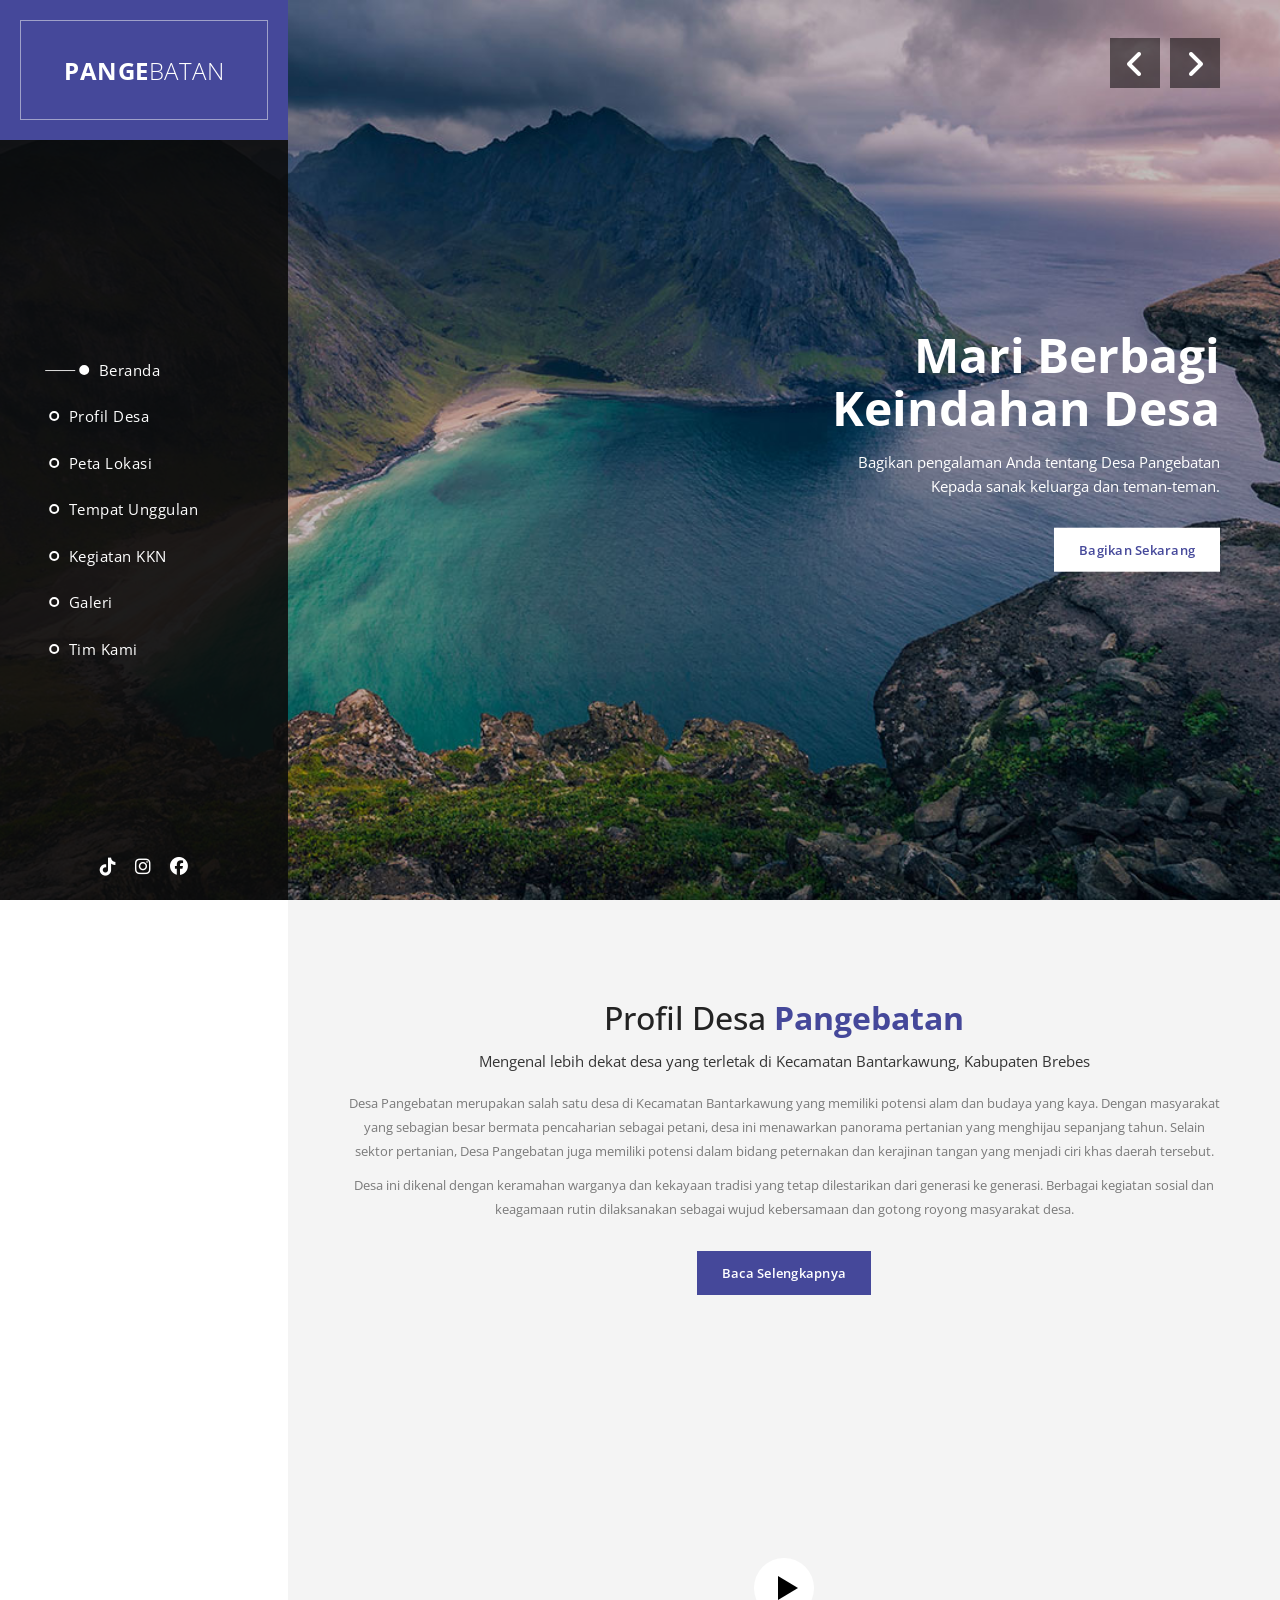
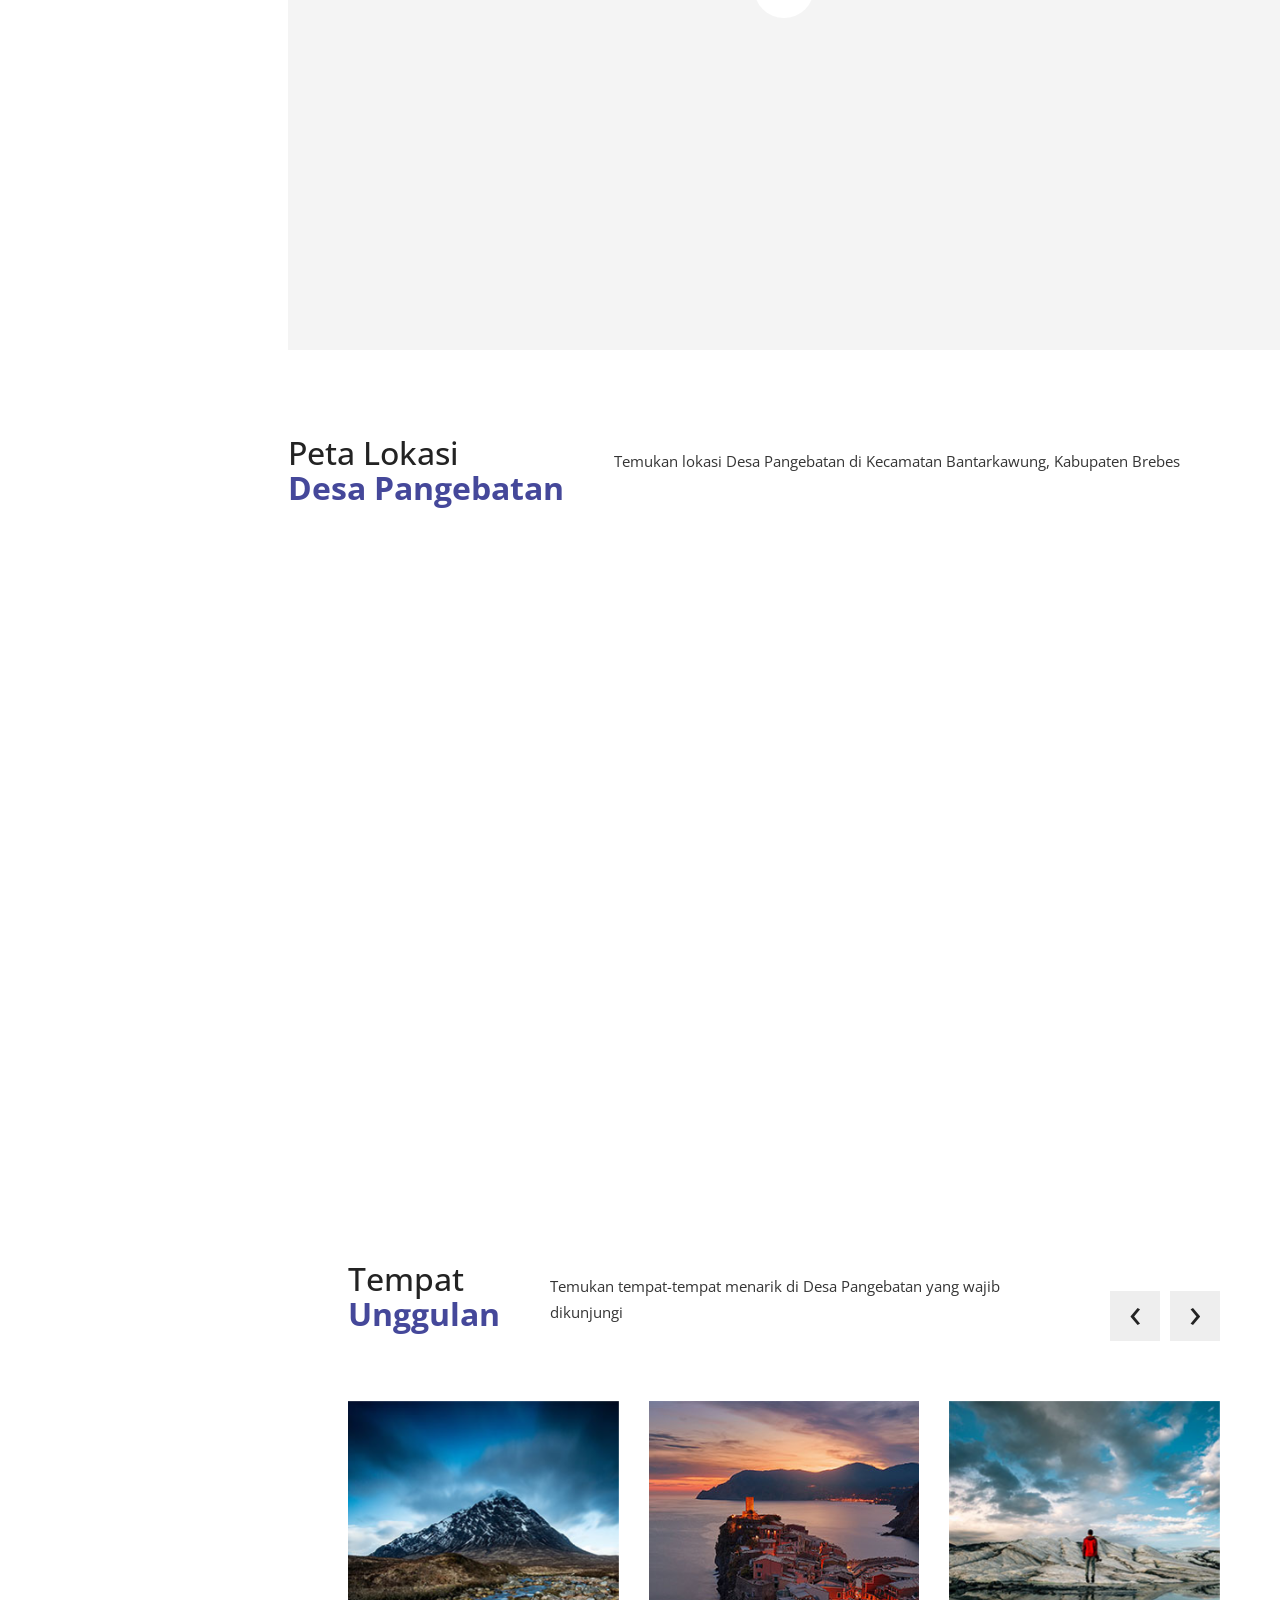
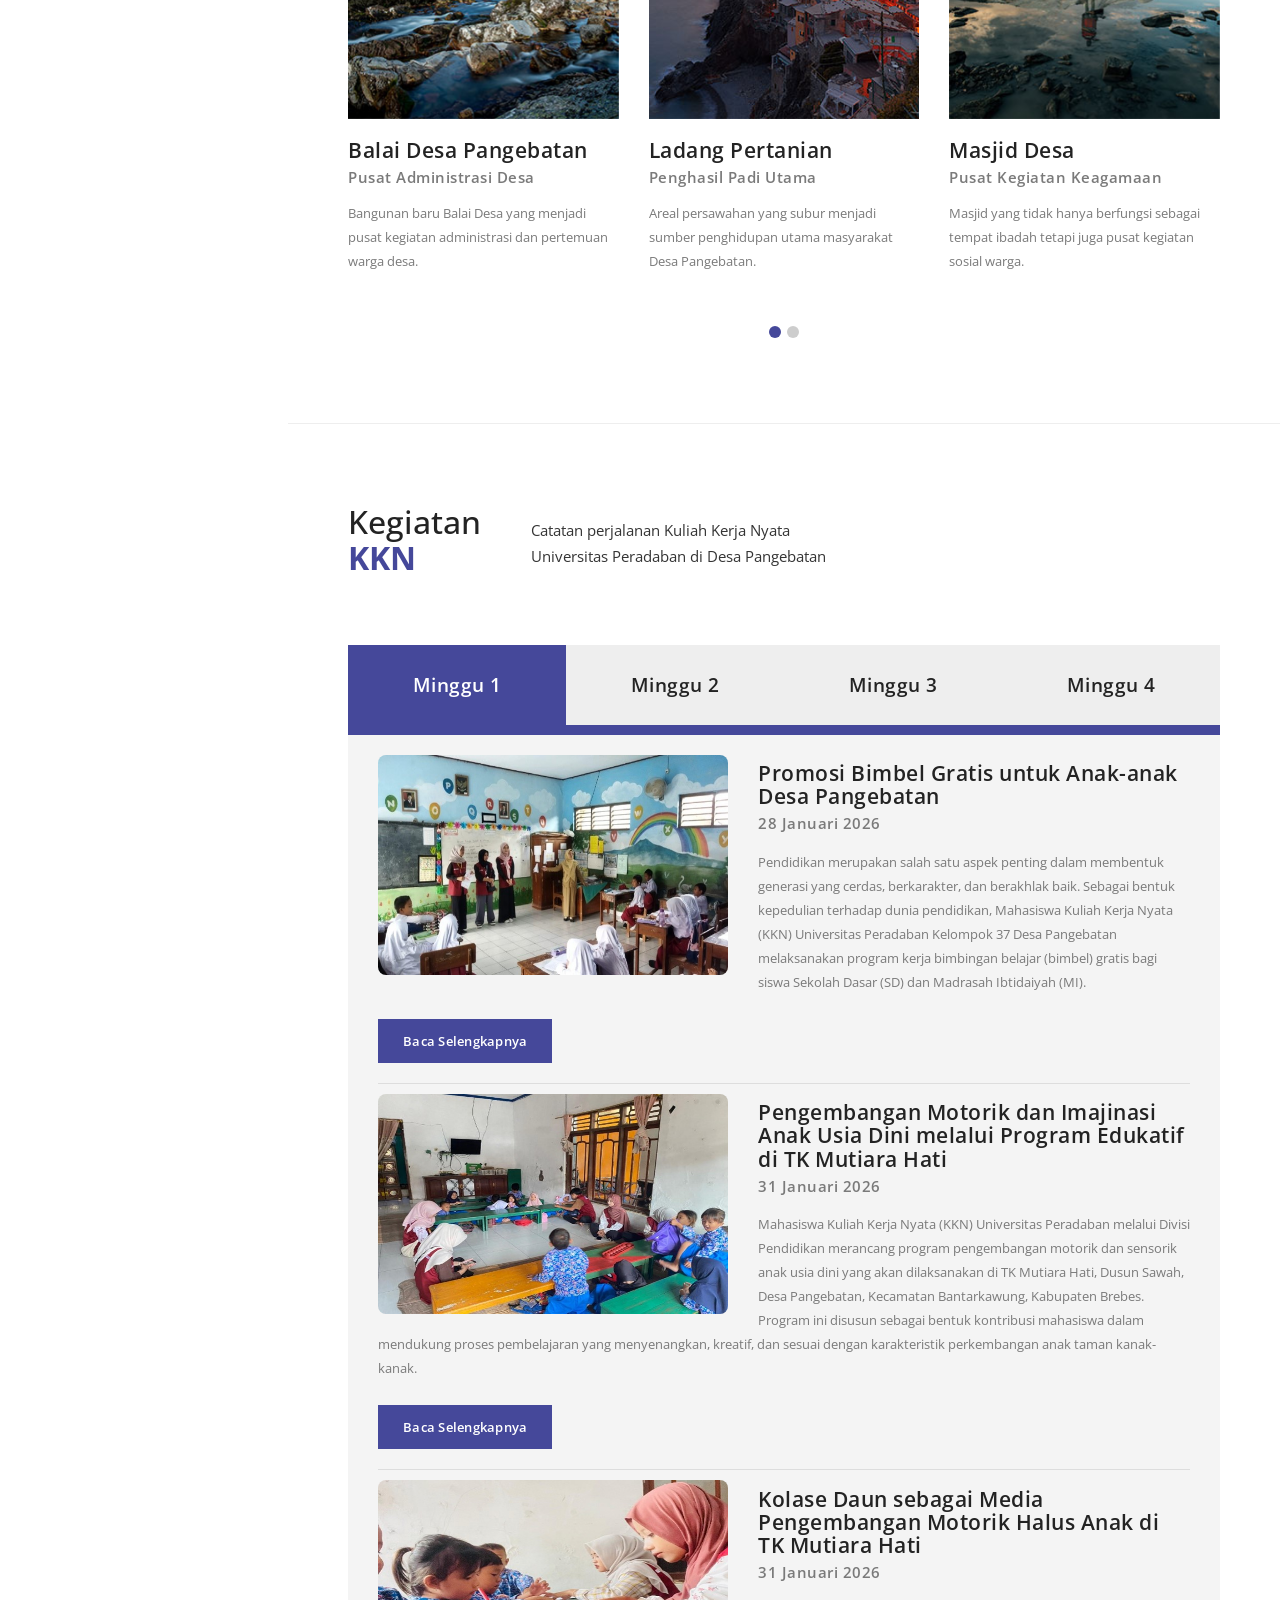
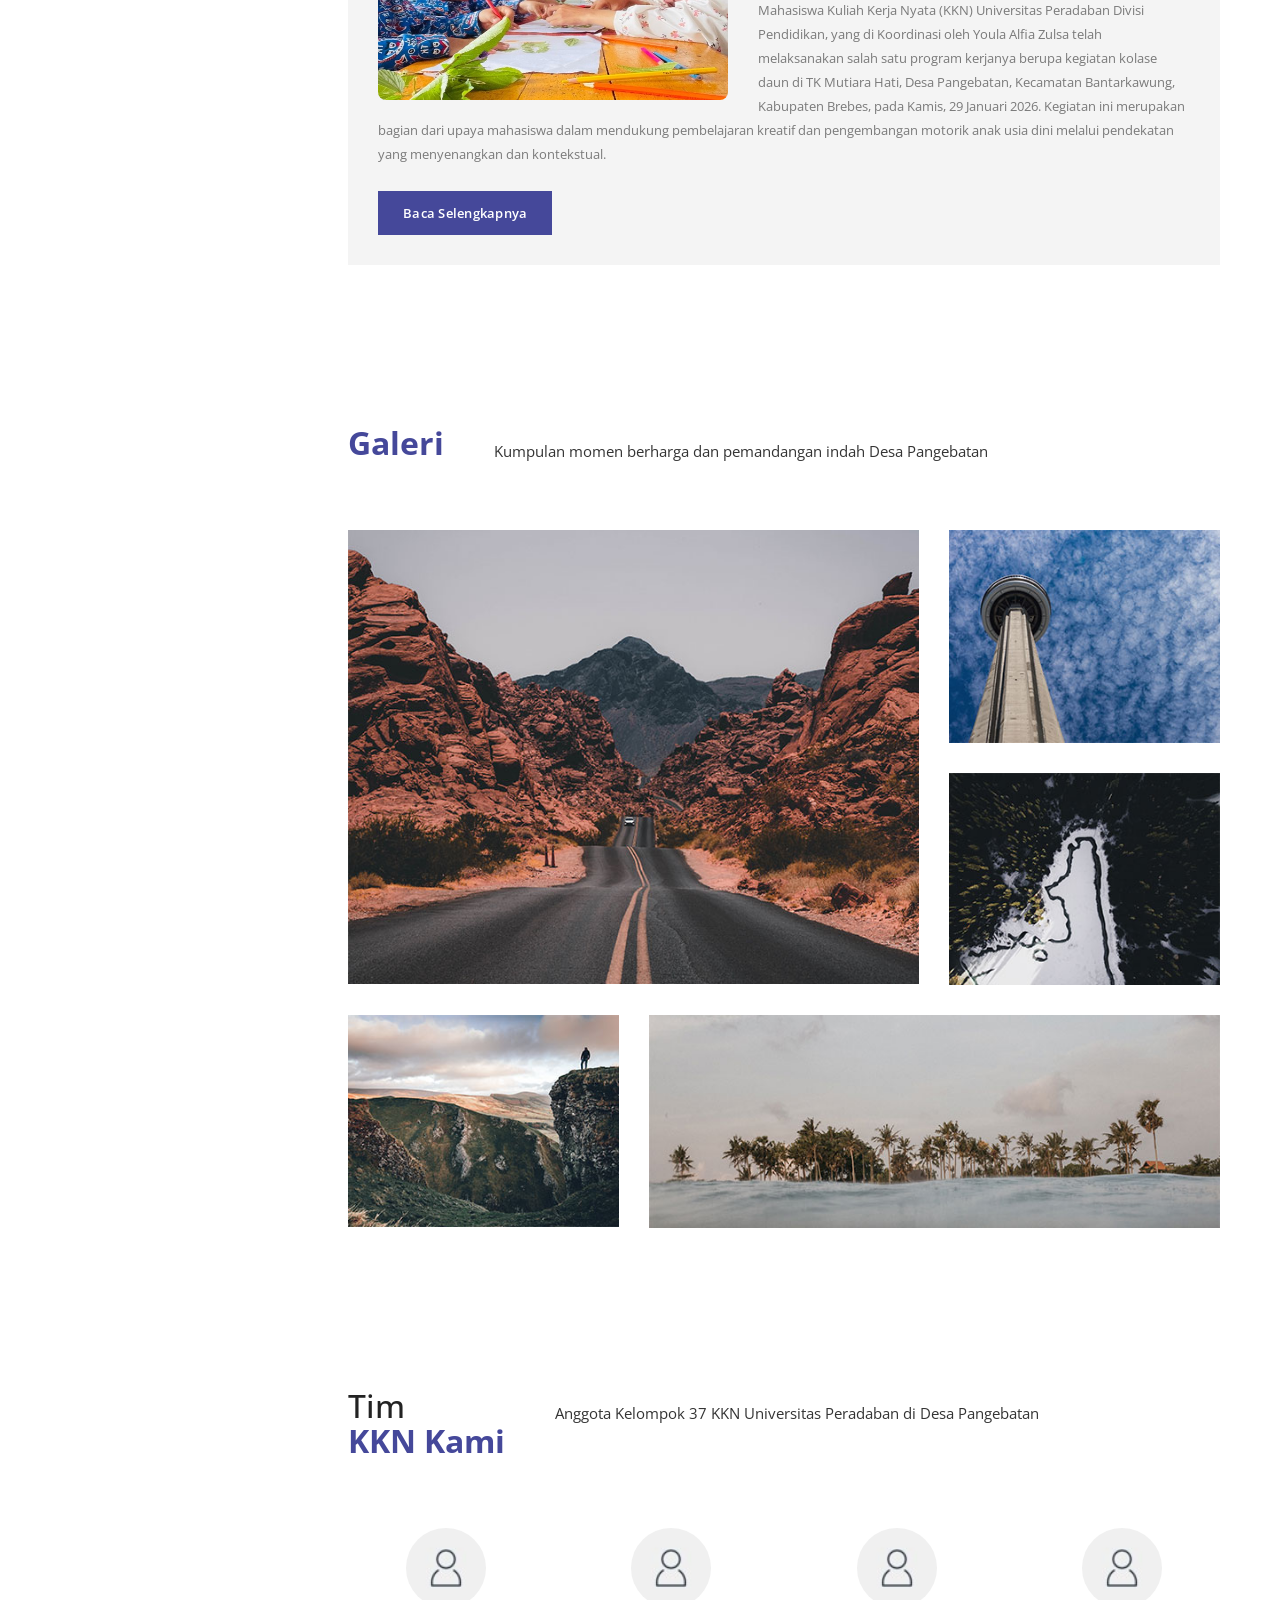
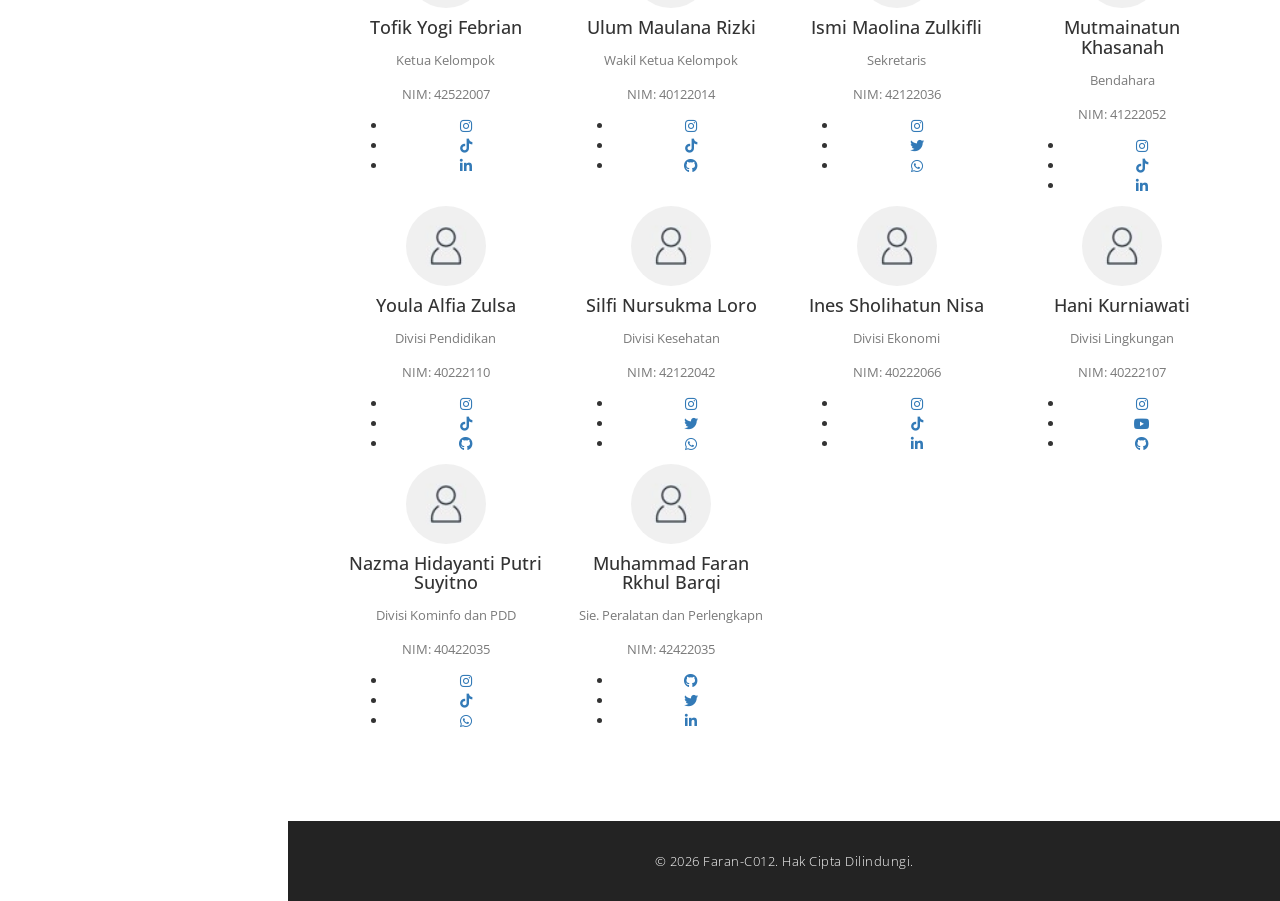
==== commit 0cda7b29: "modified:   article.html 	new file:   img/blog_0.jpeg 	new file:   img/blog_door_1.jpeg 	new file:  " ====
--- a/index.html
+++ b/index.html
@@ -31,7 +31,7 @@
     <script src="js/vendor/modernizr-2.8.3-respond-1.4.2.min.js"></script>
     <style>
       .blog-img {
-        width: 400px;
+        width: 350px;
         height: 220px; /* samakan tinggi */
         border-radius: 8px; /* opsional */
       }
@@ -459,7 +459,7 @@
                     </li>
                     <li>
                       <div class="item">
-                        <img src="img/blog_0.jpg" alt="" class="blog-img" />
+                        <img src="img/blog_0.jpeg" alt="" class="blog-img" />
                         <div class="text-content">
                           <h4>Rencana Pelaksanaan Sosialisasi DAGUSHIBU Obat bagi Ibu-ibu PKK Desa Pengebatan</h4>
                           <span>4 Februari 2026</span>
@@ -476,7 +476,7 @@
                         <div class="text-content">
                           <h4>Pelaksanaan Cek Kesehatan Door to Door Lansia</h4>
                           <span>3 Februari 2026</span>
-                          <p><strong>LAPORAN PELAKSANAAN</strong> - Sukses memeriksa 25 lansia dari 10 rumah dengan kolaborasi Puskesmas Buaran. Program door to door membuktikan efektifitasnya.</p>
+                          <p><strong>LAPORAN PELAKSANAAN</strong> -Kegiatan Door to Door Sukses Bersama dengan Puskesmas Buaran. Program door to door membuktikan efektifitasnya.</p>
                           <div class="accent-button button">
                             <a href="article.html?id=9">Baca Laporan Lengkap</a>
                           </div>
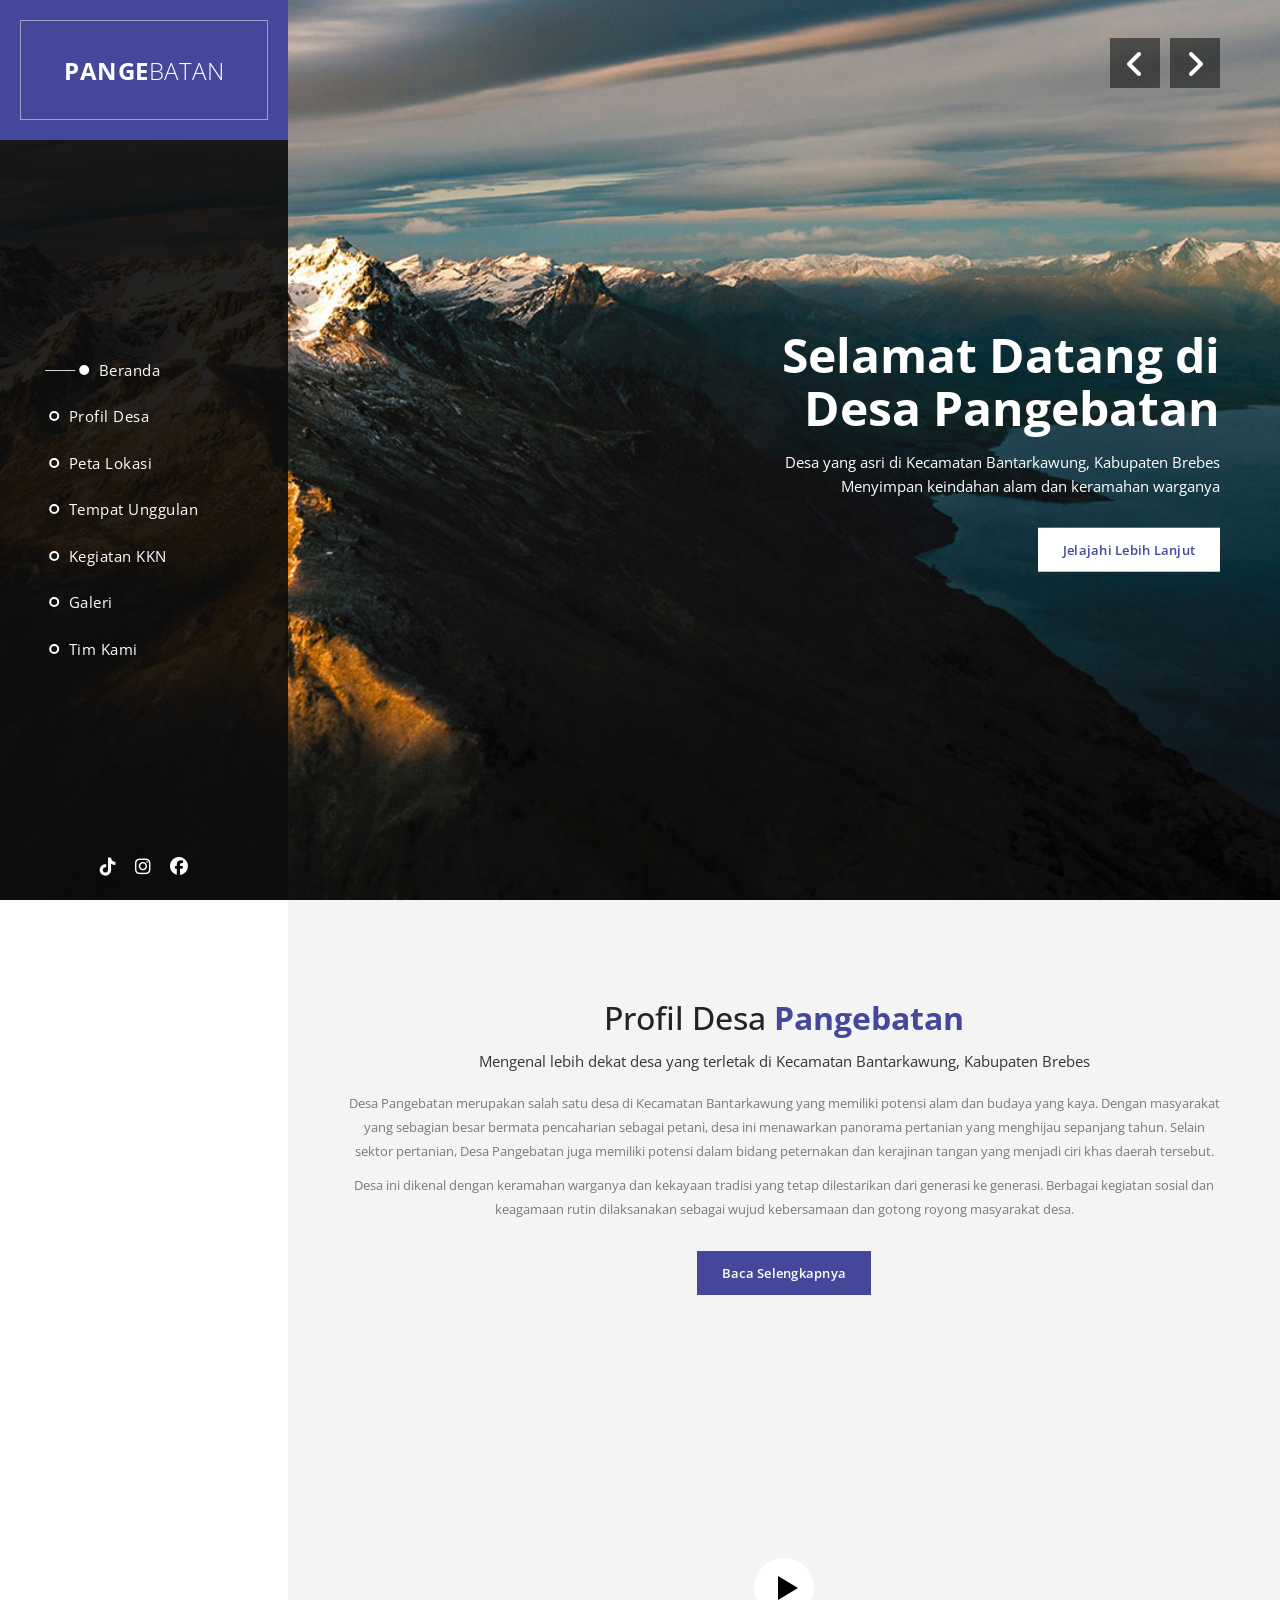
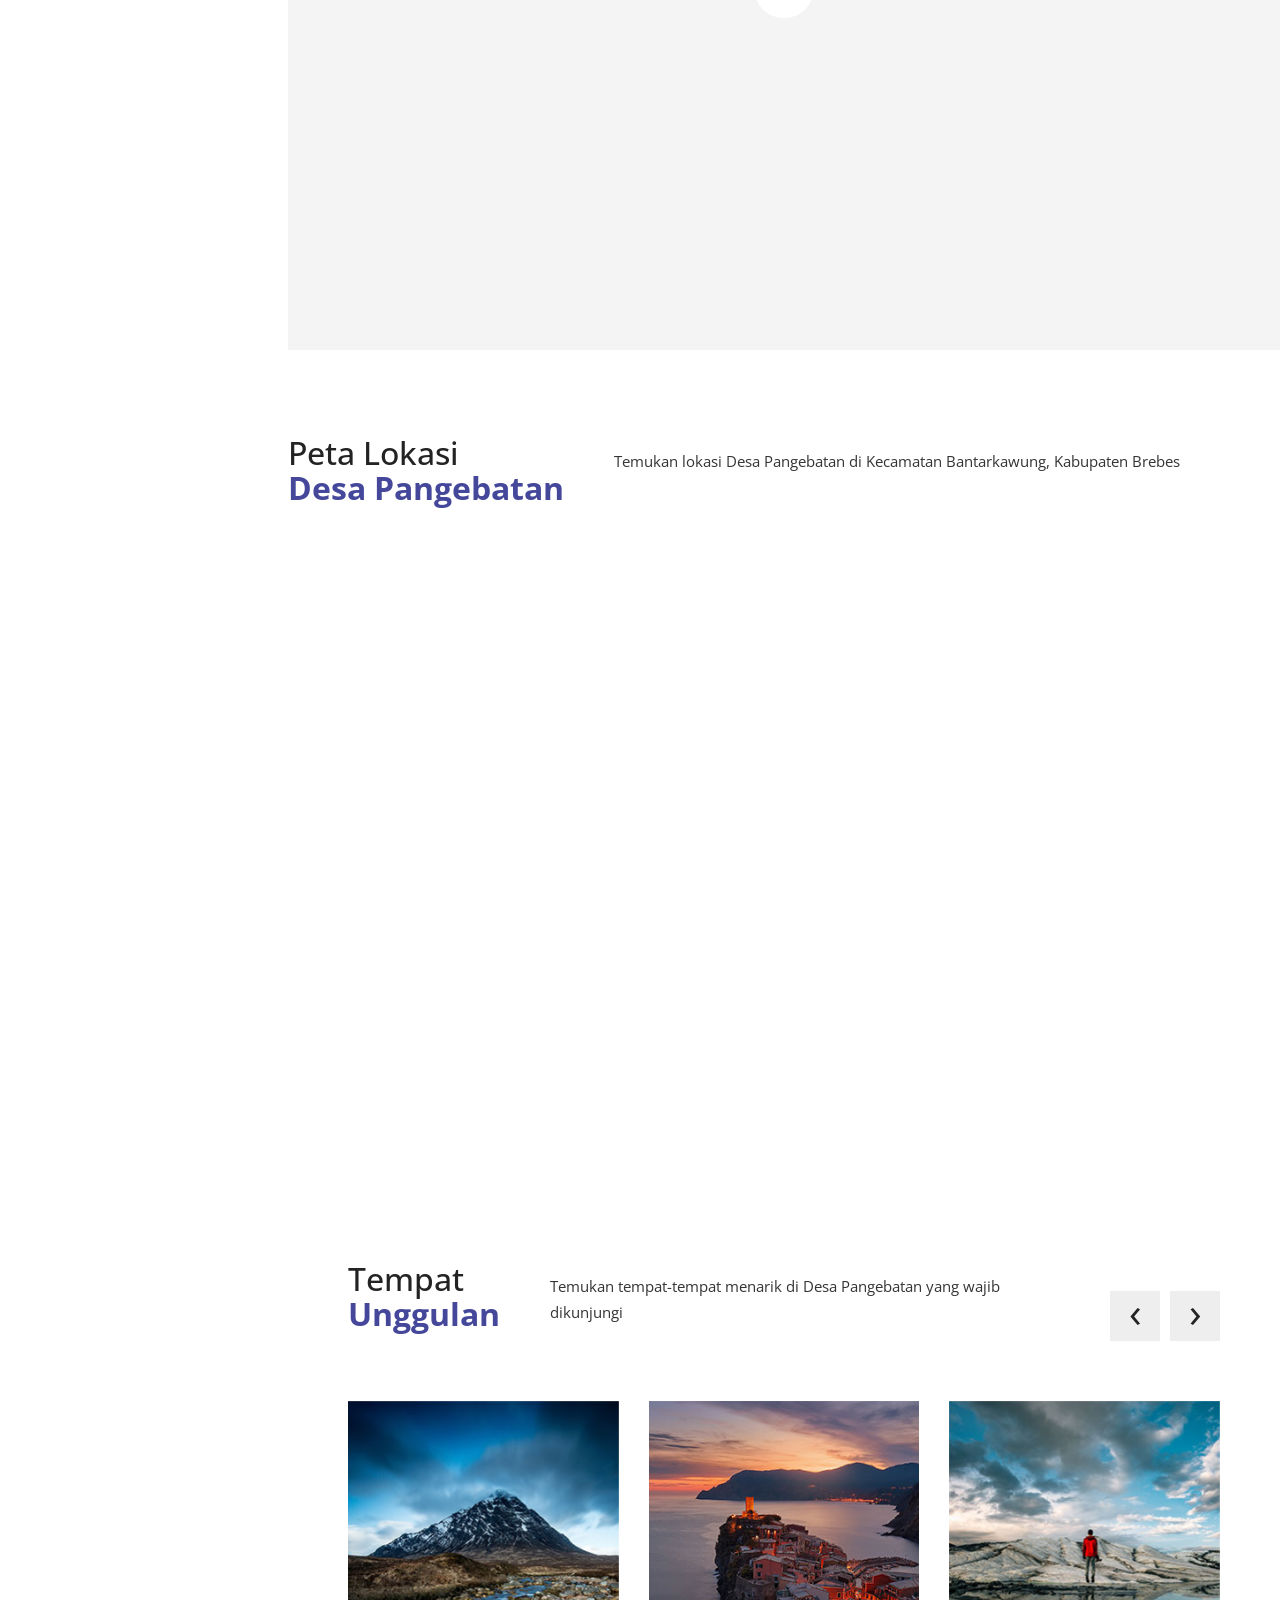
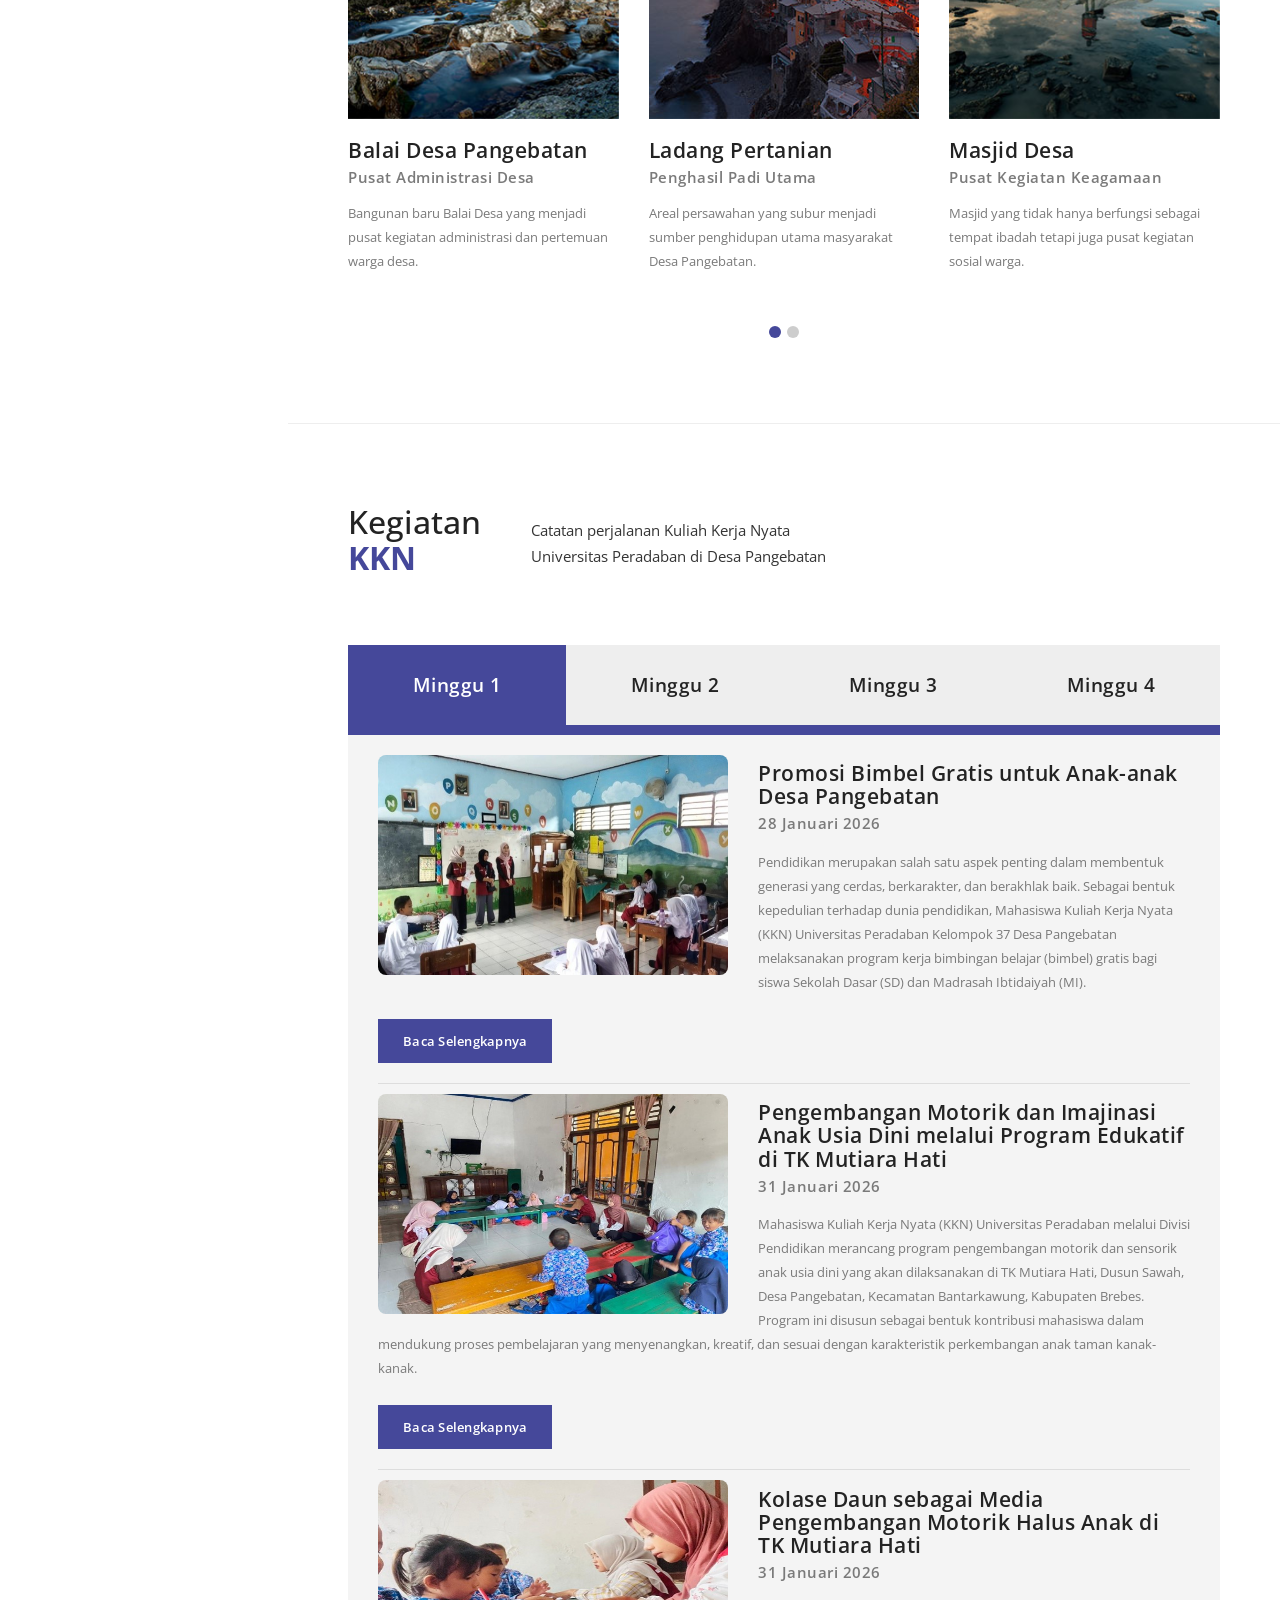
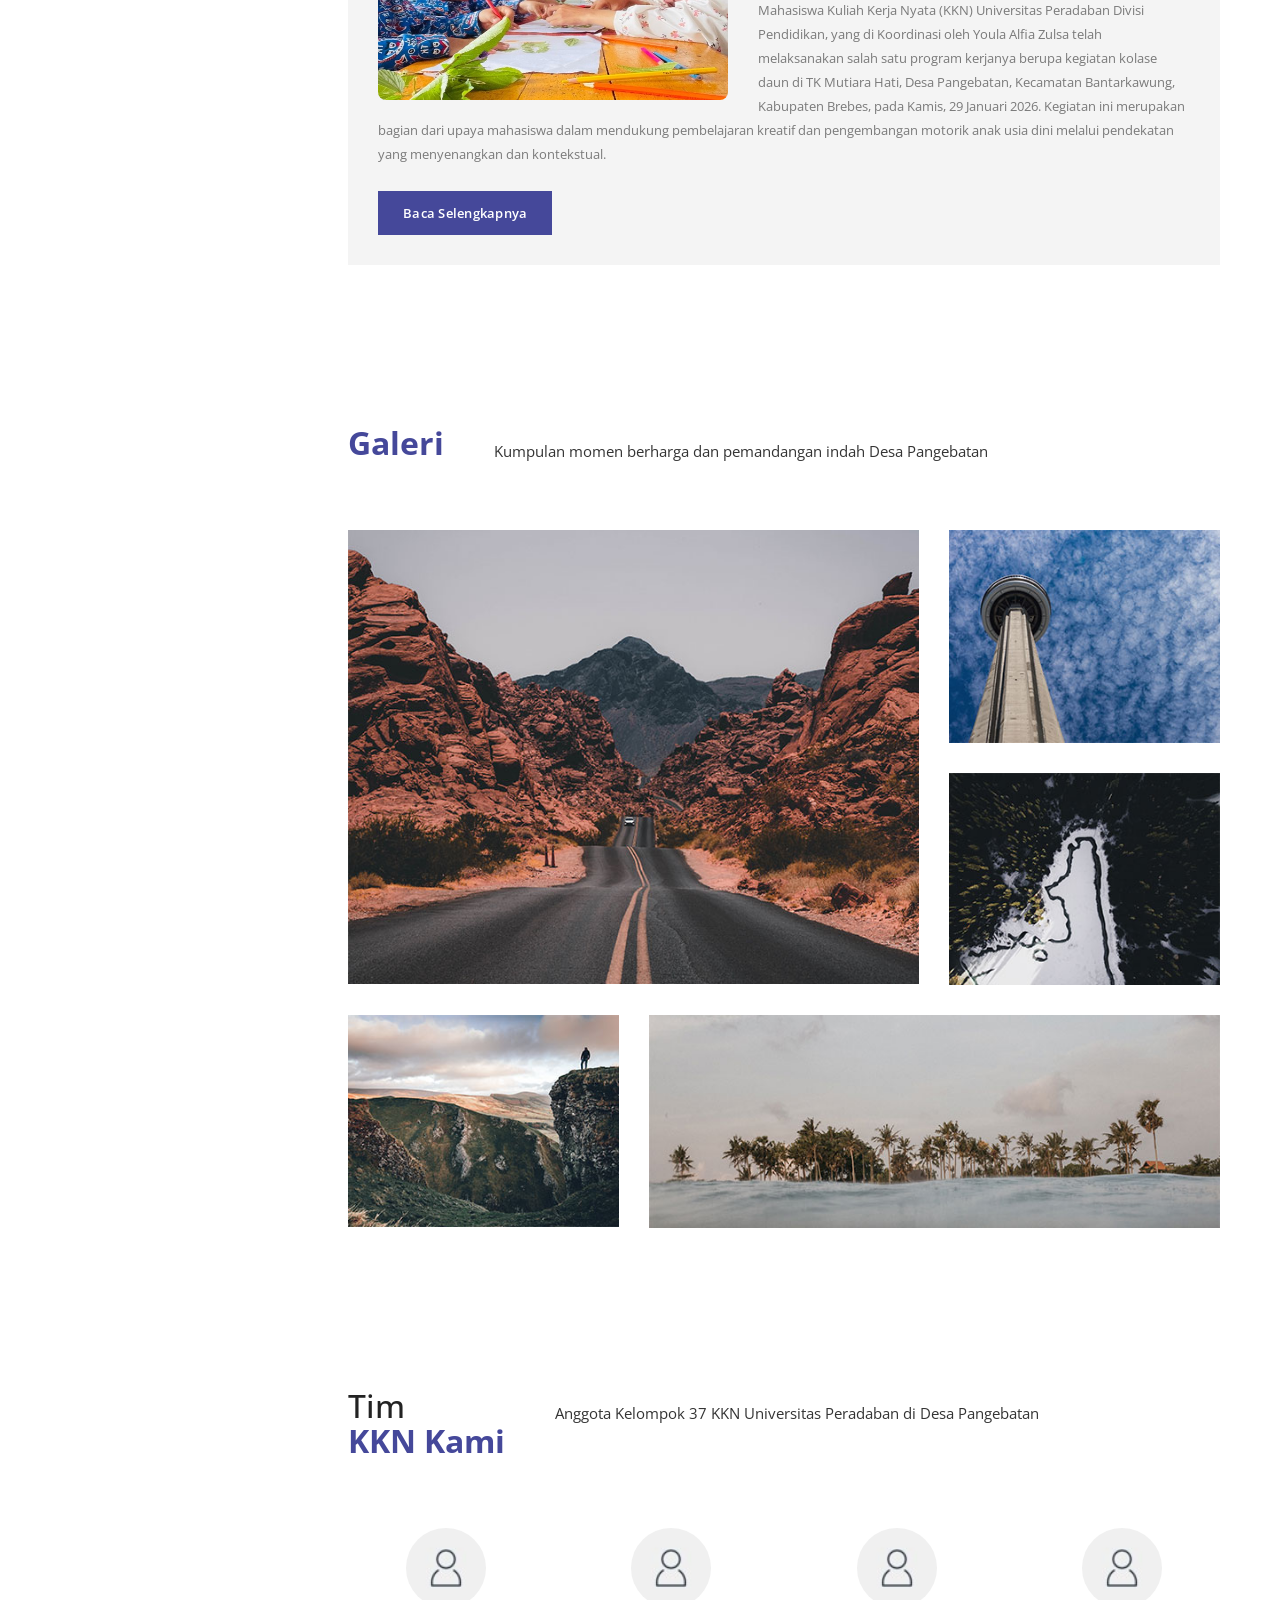
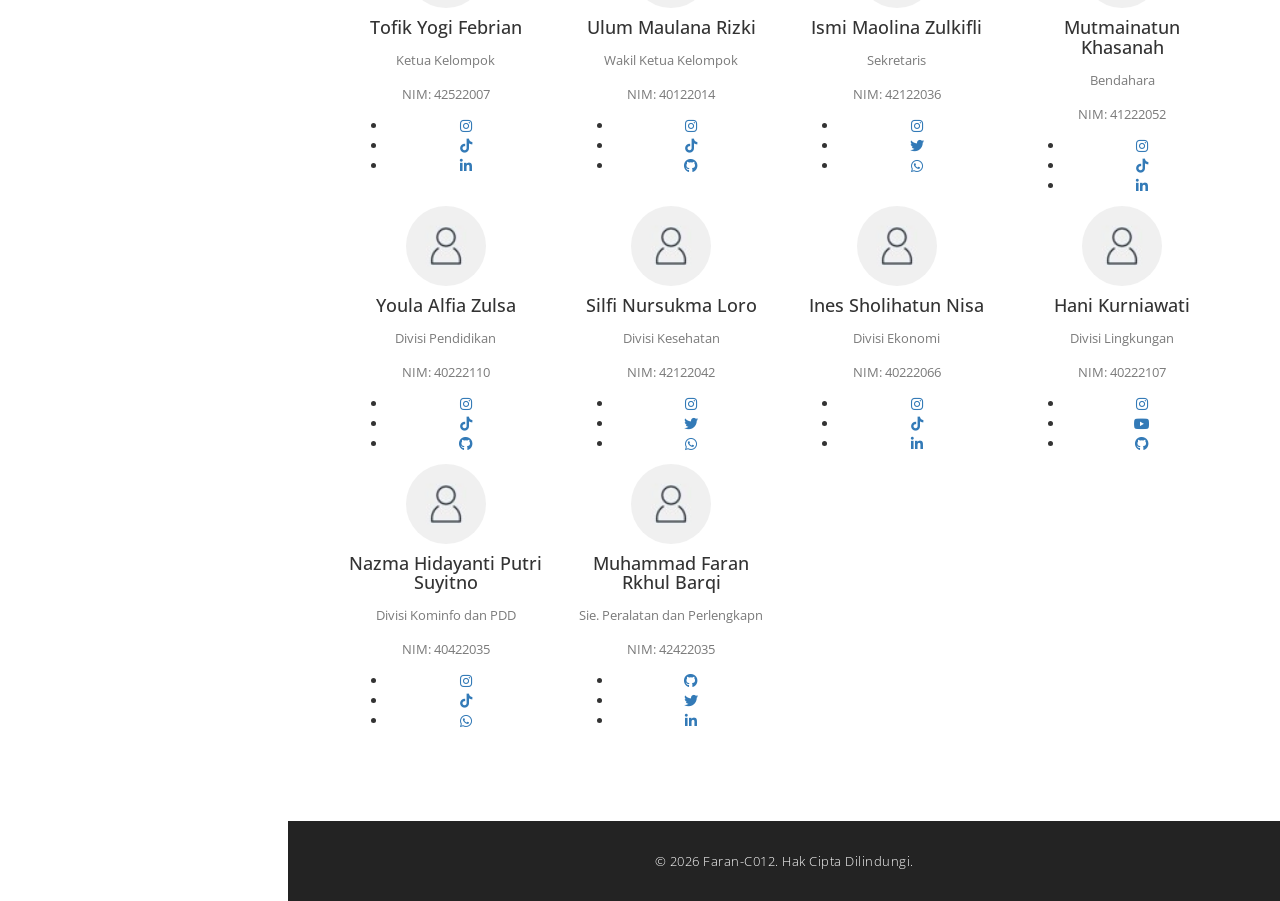
==== commit a19b747a: "modified:   index.html" ====
--- a/index.html
+++ b/index.html
@@ -486,7 +486,40 @@
                   </ul>
                 </div>
                 <div id="tab3">
-                  <ul></ul>
+                  <ul>
+                    <li>
+                      <div class="item">
+                        <img src="img/blog_9.jpeg" alt="" class="blog-img" />
+                        <div class="text-content">
+                          <h4>Perencanaan Optimalisasi Konten Digital: Strategi Pemasaran untuk UMKM Desa Pangebatan</h4>
+                          <span>16 Februari 2026</span>
+                          <p>
+                            <strong>Usaha Mikro, Kecil, dan Menengah (UMKM)</strong> merupakan salah satu pilar utama penggerak perekonomian desa. Keberadaan UMKM tidak hanya berperan dalam
+                            menciptakan lapangan kerja, tetapi juga menjadi sumber pendapatan masyarakat lokal.
+                          </p>
+                          <div class="accent-button button">
+                            <a href="article.html?id=10">Baca Laporan Lengkap</a>
+                          </div>
+                        </div>
+                      </div>
+                    </li>
+                    <li>
+                      <div class="item">
+                        <img src="img/blog_10.jpeg" alt="" class="blog-img" />
+                        <div class="text-content">
+                          <h4>Program TEPANOM: Inovasi Alat Tebar Pupuk untuk Petani Jagung di Desa Cilakar</h4>
+                          <span>17 Februari 2026</span>
+                          <p>
+                            <strong>TEPANOM</strong> (Tebar Pupuk Otomatis) merupakan inovasi alat yang dirancang untuk membantu petani jagung dalam proses penebaran pupuk secara efisien dan merata.
+                            Alat ini dirancang dengan teknologi sederhana namun efektif, memungkinkan petani untuk meningkatkan produktivitas tanaman jagung.
+                          </p>
+                          <div class="accent-button button">
+                            <a href="article.html?id=11">Baca Laporan Lengkap</a>
+                          </div>
+                        </div>
+                      </div>
+                    </li>
+                  </ul>
                 </div>
                 <div id="tab4">
                   <ul></ul>
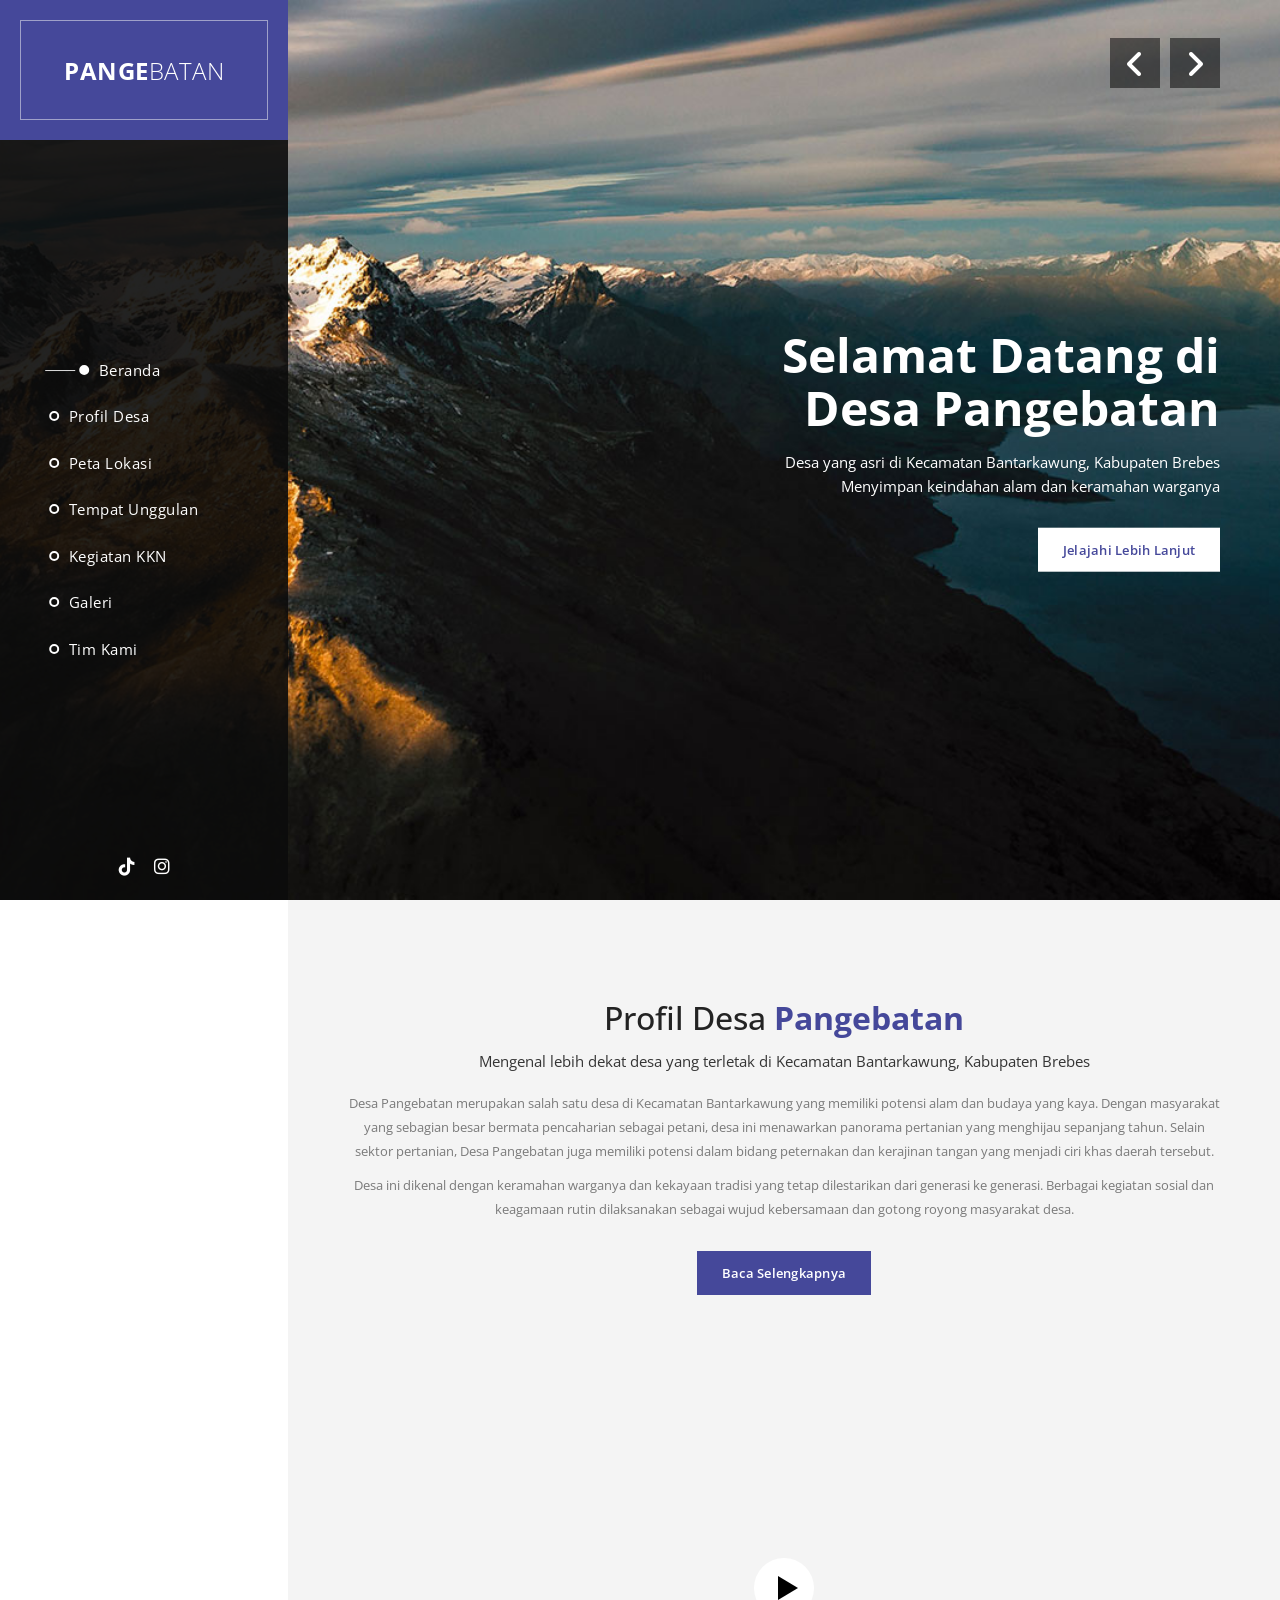
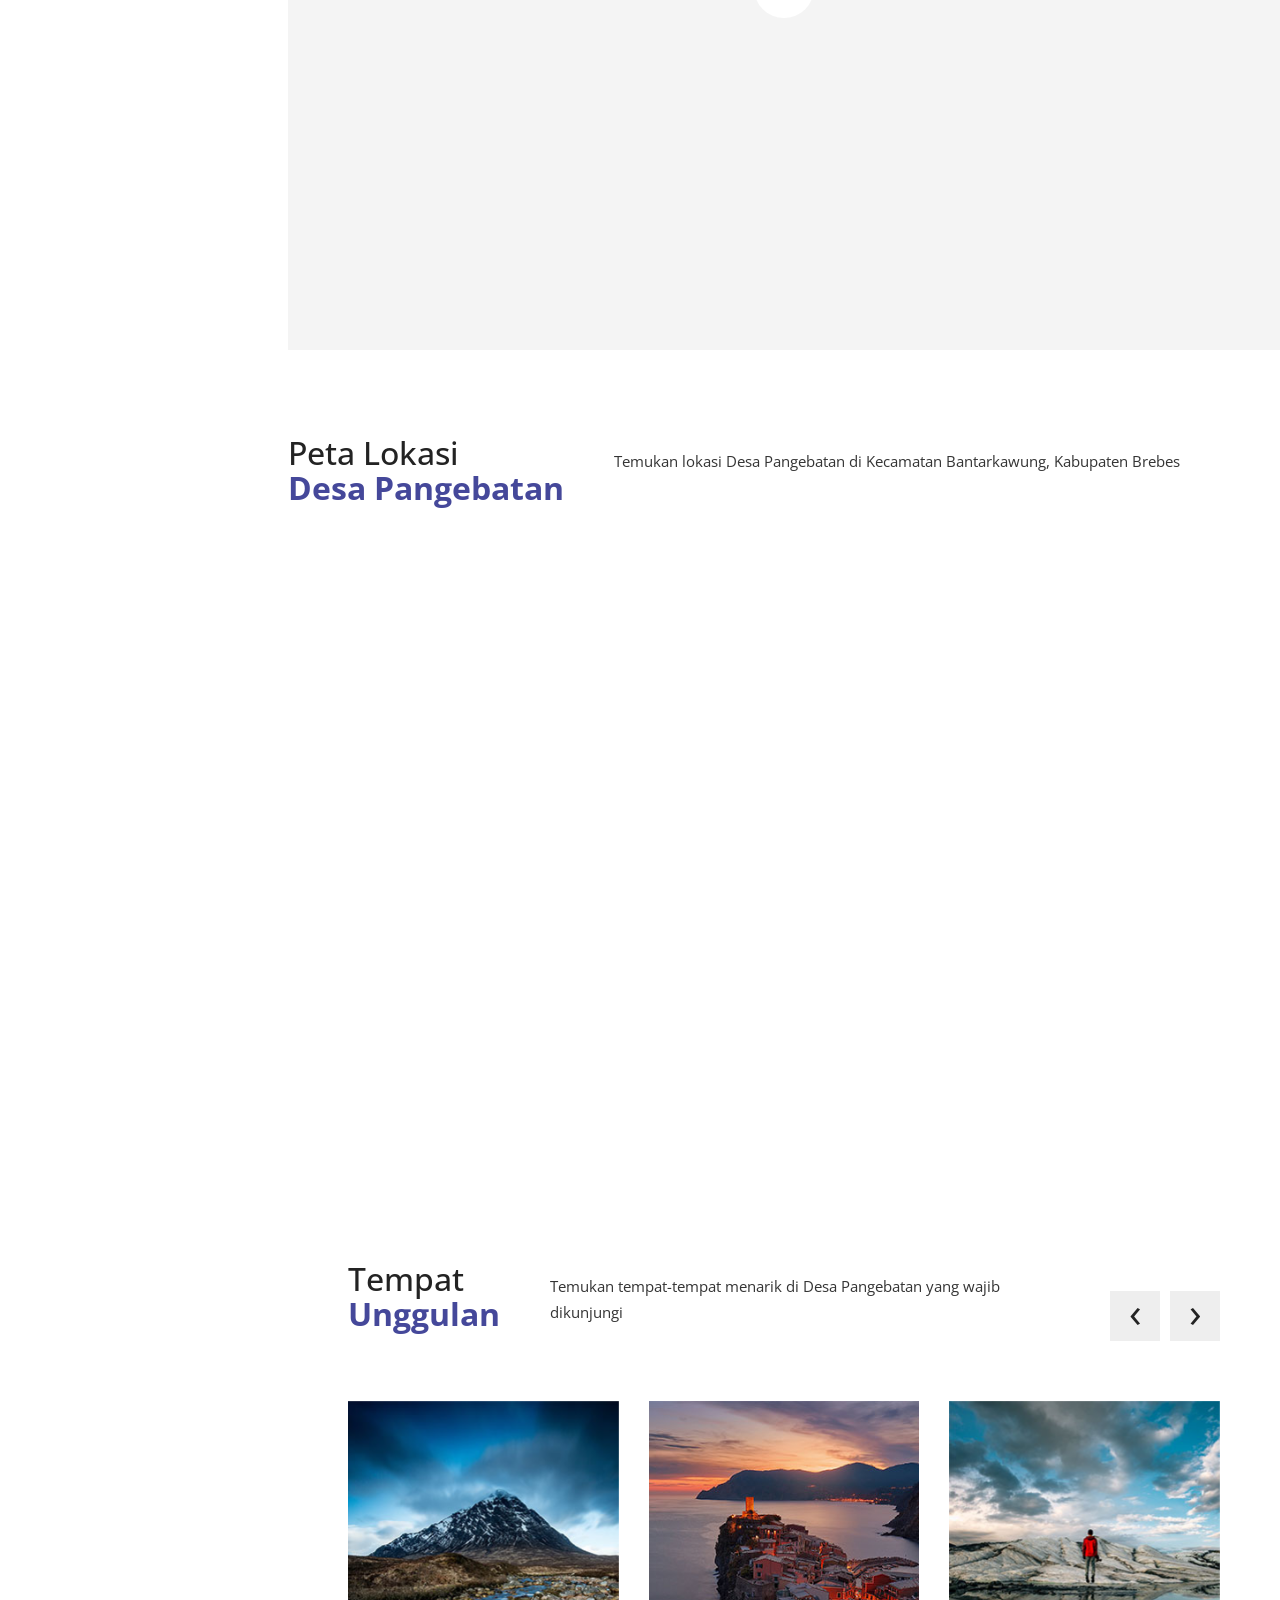
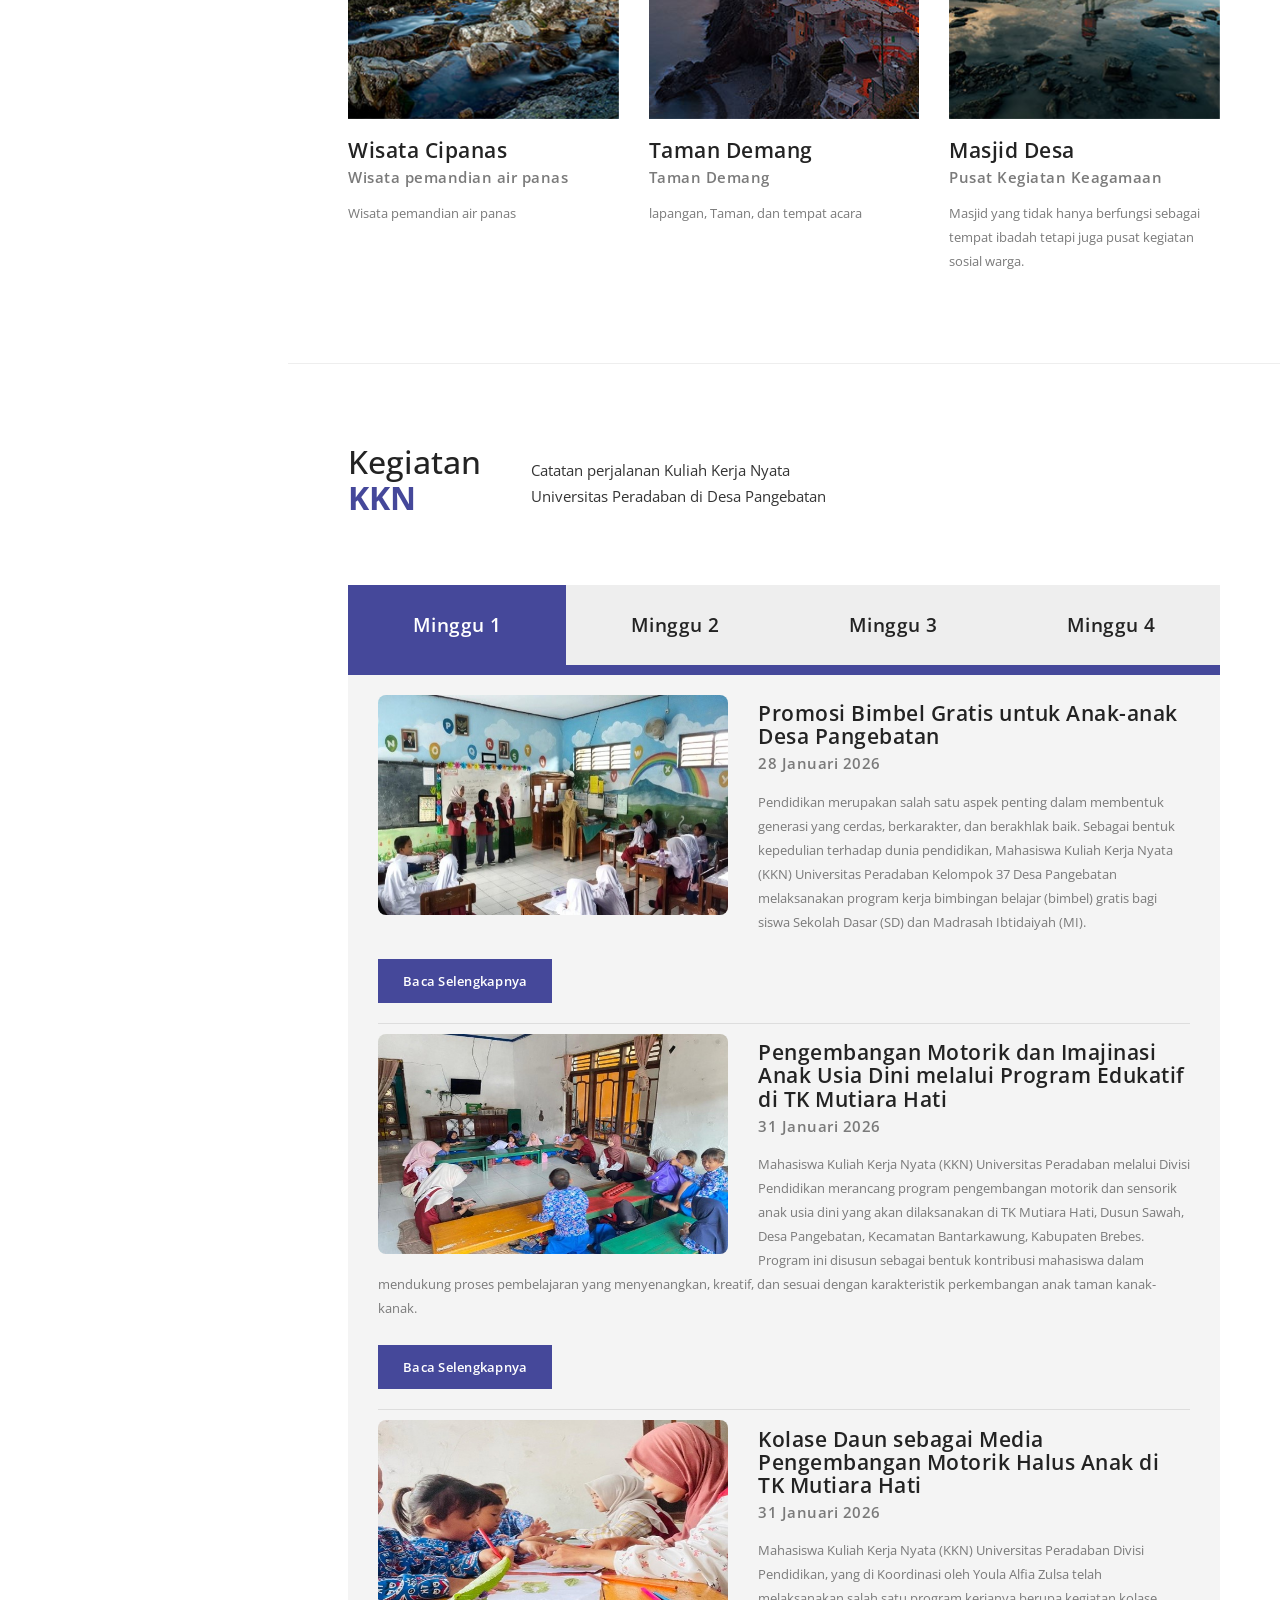
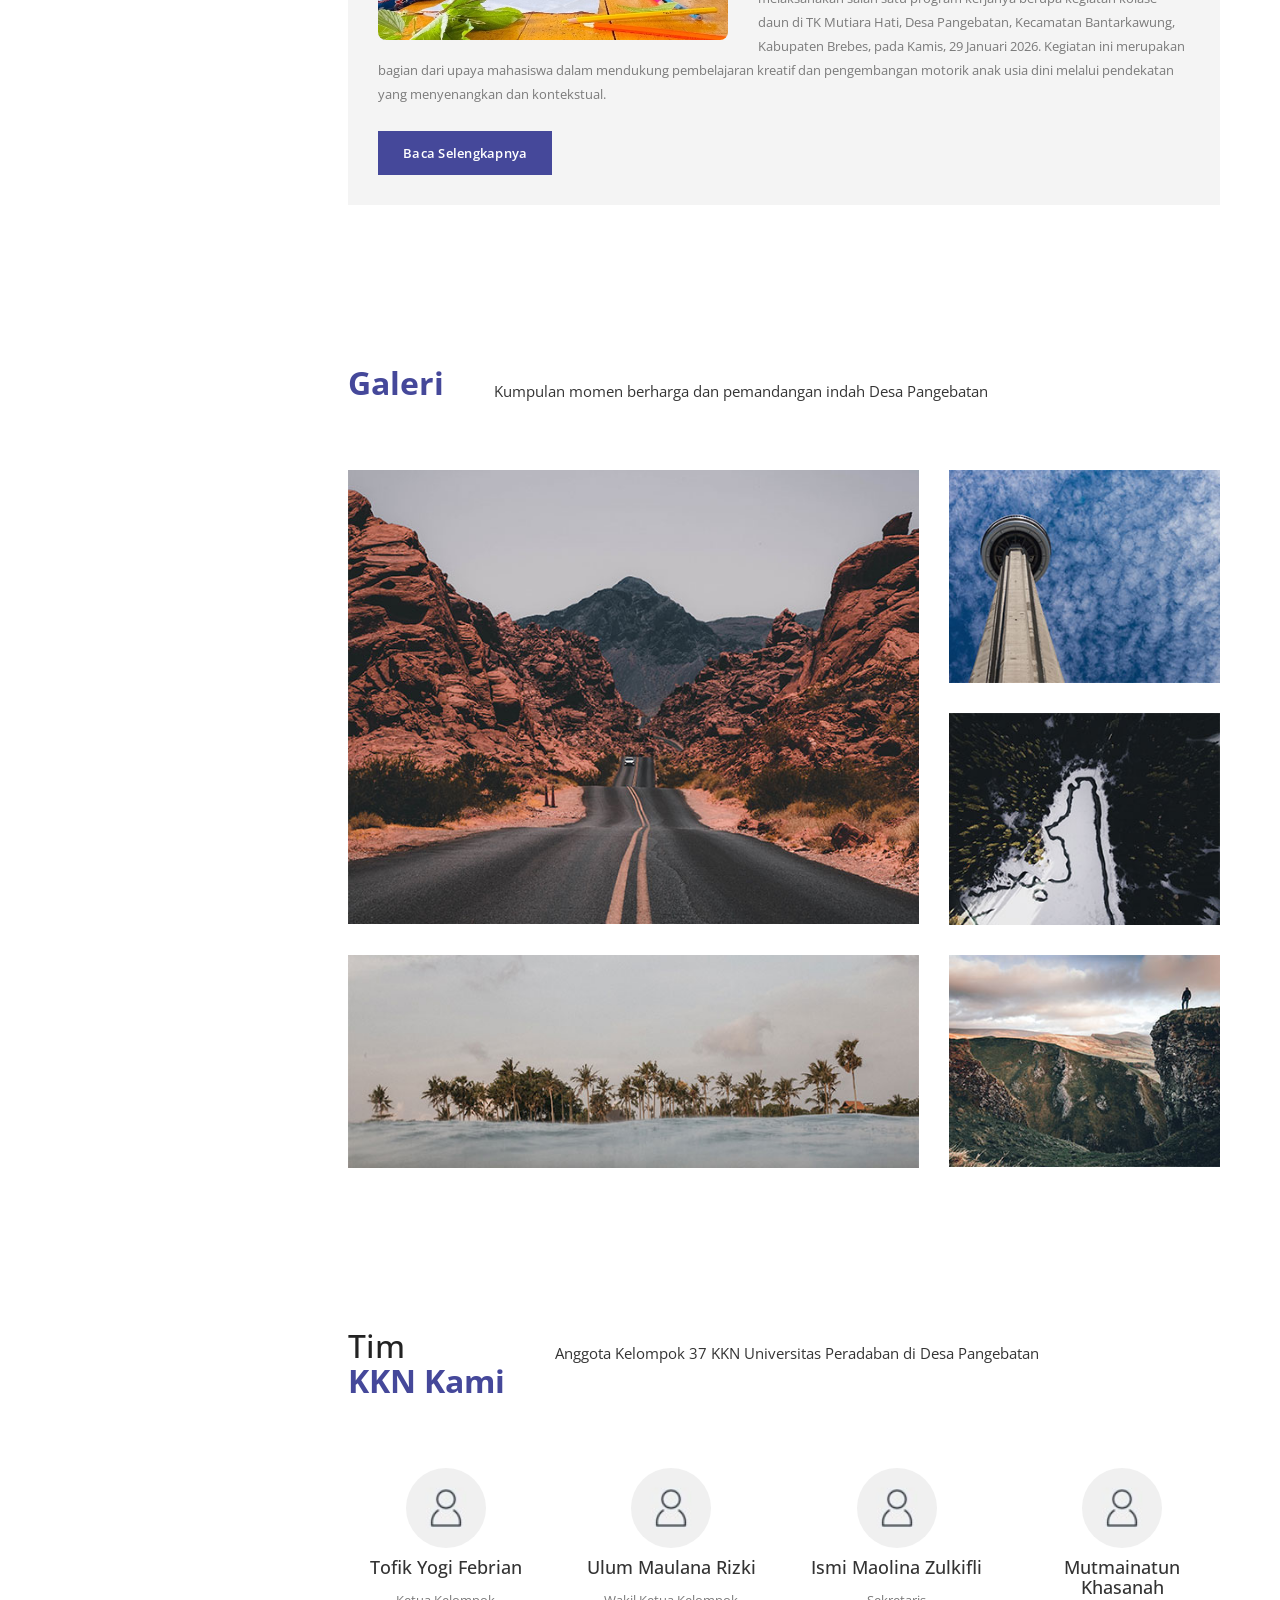
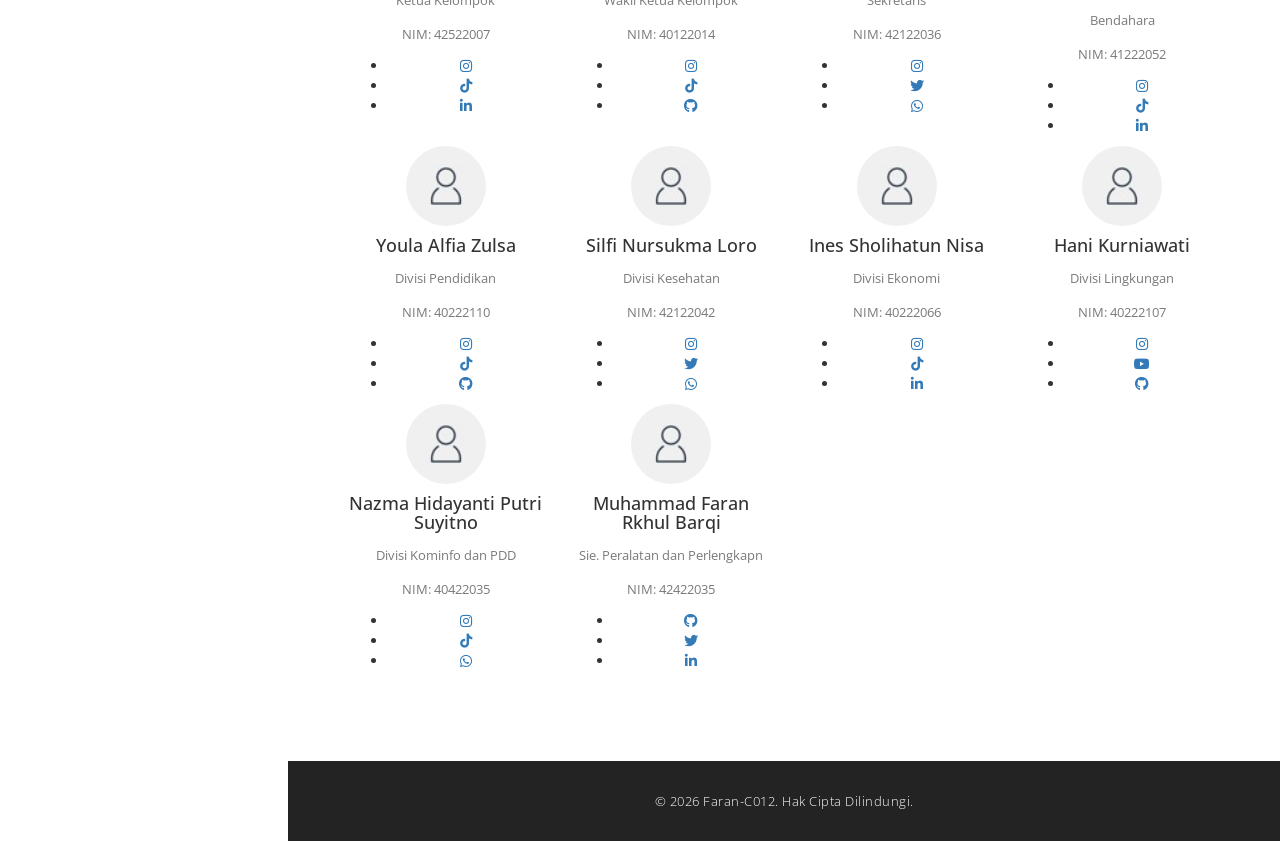
==== commit 5c8b2447: "modified:   article.html new file:   img/blog_11.jpg 	new file:   img/blog_11_2.jpg 	new file:   img" ====
--- a/index.html
+++ b/index.html
@@ -3,12 +3,7 @@
   <head>
     <meta charset="utf-8" />
     <meta http-equiv="X-UA-Compatible" content="IE=edge,chrome=1" />
-    <title>Desa Pangebatan</title>
-
-    <!-- 
-    Sentra Template
-    https://templatemo.com/tm-518-sentra
-    -->
+    <title>KKN Desa Pangebatan</title>
     <meta name="description" content="Website resmi Desa Pangebatan, Kecamatan Bantarkawung, Kabupaten Brebes" />
     <meta name="viewport" content="width=device-width, initial-scale=1" />
     <link rel="apple-touch-icon" href="apple-touch-icon.png" />
@@ -132,9 +127,6 @@
         <li>
           <a href="#"><i class="fab fa-instagram"></i></a>
         </li>
-        <li>
-          <a href="#"><i class="fab fa-facebook"></i></a>
-        </li>
       </ul>
     </div>
 
@@ -160,23 +152,6 @@
         </div>
         <!-- // Item -->
         <!-- Item -->
-        <div class="item item-2">
-          <div class="img-fill">
-            <div class="image"></div>
-            <div class="info">
-              <div>
-                <h1>Mari Berbagi <br />Keindahan Desa</h1>
-                <p>Bagikan pengalaman Anda tentang Desa Pangebatan<br />Kepada sanak keluarga dan teman-teman.</p>
-
-                <div class="white-button button">
-                  <a href="#featured">Bagikan Sekarang</a>
-                </div>
-              </div>
-            </div>
-          </div>
-        </div>
-        <!-- // Item -->
-        <!-- Item -->
         <div class="item item-3">
           <div class="img-fill">
             <div class="image"></div>
@@ -264,9 +239,9 @@
                 </div>
               </div>
               <div class="text-content">
-                <h4>Balai Desa Pangebatan</h4>
-                <span>Pusat Administrasi Desa</span>
-                <p>Bangunan baru Balai Desa yang menjadi pusat kegiatan administrasi dan pertemuan warga desa.</p>
+                <h4>Wisata Cipanas</h4>
+                <span>Wisata pemandian air panas</span>
+                <p>Wisata pemandian air panas</p>
               </div>
             </div>
             <div class="item">
@@ -277,9 +252,9 @@
                 </div>
               </div>
               <div class="text-content">
-                <h4>Ladang Pertanian</h4>
-                <span>Penghasil Padi Utama</span>
-                <p>Areal persawahan yang subur menjadi sumber penghidupan utama masyarakat Desa Pangebatan.</p>
+                <h4>Taman Demang</h4>
+                <span>Taman Demang</span>
+                <p>lapangan, Taman, dan tempat acara</p>
               </div>
             </div>
             <div class="item">
@@ -293,32 +268,6 @@
                 <h4>Masjid Desa</h4>
                 <span>Pusat Kegiatan Keagamaan</span>
                 <p>Masjid yang tidak hanya berfungsi sebagai tempat ibadah tetapi juga pusat kegiatan sosial warga.</p>
-              </div>
-            </div>
-            <div class="item">
-              <div class="image">
-                <img src="img/featured_2.jpg" alt="" />
-                <div class="featured-button button">
-                  <a href="#projects">Lihat Detail</a>
-                </div>
-              </div>
-              <div class="text-content">
-                <h4>Sekolah Dasar</h4>
-                <span>Pendidikan Dasar</span>
-                <p>Sekolah dasar yang mendidik generasi muda Desa Pangebatan dengan fasilitas yang memadai.</p>
-              </div>
-            </div>
-            <div class="item">
-              <div class="image">
-                <img src="img/featured_1.jpg" alt="" />
-                <div class="featured-button button">
-                  <a href="#projects">Lihat Detail</a>
-                </div>
-              </div>
-              <div class="text-content">
-                <h4>Pasar Desa</h4>
-                <span>Pusat Ekonomi Warga</span>
-                <p>Tempat jual beli hasil bumi dan kebutuhan sehari-hari masyarakat desa.</p>
               </div>
             </div>
           </div>
@@ -522,7 +471,39 @@
                   </ul>
                 </div>
                 <div id="tab4">
-                  <ul></ul>
+                  <ul>
+                    <li>
+                      <div class="item">
+                        <img src="img/blog_11.jpg" alt="" class="blog-img" />
+                        <div class="text-content">
+                          <h4>Optimalisasi Potensi Warga melalui Pasar Ramadhan RT 07 RW 07 Desa Pangebatan</h4>
+                          <span>23 Februari 2026</span>
+                          <p>
+                            Kegiatan ini merupakan bagian dari program kerja mahasiswa Kuliah Kerja Nyata (KKN) 37 Universitas Peradaban Bumiayu yang berfokus pada penguatan ekonomi masyarakat
+                            berbasis potensi lokal.
+                          </p>
+                          <div class="accent-button button">
+                            <a href="article.html?id=12">Baca Selengkapnya</a>
+                          </div>
+                        </div>
+                      </div>
+                    </li>
+                    <li>
+                      <div class="item">
+                        <img src="img/blog_12.jpg" alt="" class="blog-img" />
+                        <div class="text-content">
+                          <h4>Pemasangan Papan Informasi Desa Pangebatan</h4>
+                          <span>24 Februari 2026</span>
+                          <p>
+                            Kegiatan ini merupakan bentuk kolaborasi antara mahasiswa KKN dengan Pemerintah Desa Pangebatan guna meningkatkan akses dan keterbukaan informasi bagi masyarakat setempat.
+                          </p>
+                          <div class="accent-button button">
+                            <a href="article.html?id=13">Baca Selengkapnya</a>
+                          </div>
+                        </div>
+                      </div>
+                    </li>
+                  </ul>
                 </div>
               </section>
             </div>
@@ -539,27 +520,27 @@
             <div class="row">
               <div class="item">
                 <div class="col-md-8">
-                  <a href="img/portfolio_big_1.jpg" data-lightbox="image"><img src="img/portfolio_1.jpg" alt="Pemandangan Desa" /></a>
+                  <a href="img/portfolio_big_1.jpg" data-lightbox="image"><img src="img/portfolio_1.jpg" /></a>
                 </div>
               </div>
               <div class="item second-item">
                 <div class="col-md-4">
-                  <a href="img/portfolio_big_2.jpg" data-lightbox="image"><img src="img/portfolio_2.jpg" alt="Kegiatan Warga" /></a>
+                  <a href="img/portfolio_big_2.jpg" data-lightbox="image"><img src="img/portfolio_2.jpg" /></a>
                 </div>
               </div>
               <div class="item">
                 <div class="col-md-4">
-                  <a href="img/portfolio_big_3.jpg" data-lightbox="image"><img src="img/portfolio_3.jpg" alt="Hasil Pertanian" /></a>
+                  <a href="img/portfolio_big_3.jpg" data-lightbox="image"><img src="img/portfolio_3.jpg" /></a>
+                </div>
+              </div>
+              <div class="item">
+                <div class="col-md-8">
+                  <a href="img/portfolio_big_5.jpg" data-lightbox="image"><img src="img/portfolio_5.jpg" /></a>
                 </div>
               </div>
               <div class="item">
                 <div class="col-md-4">
-                  <a href="img/portfolio_big_4.jpg" data-lightbox="image"><img src="img/portfolio_4.jpg" alt="Bangunan Tradisional" /></a>
-                </div>
-              </div>
-              <div class="item">
-                <div class="col-md-8">
-                  <a href="img/portfolio_big_5.jpg" data-lightbox="image"><img src="img/portfolio_5.jpg" alt="Kegiatan Sosial" /></a>
+                  <a href="img/portfolio_big_4.jpg" data-lightbox="image"><img src="img/portfolio_4.jpg" /></a>
                 </div>
               </div>
             </div>
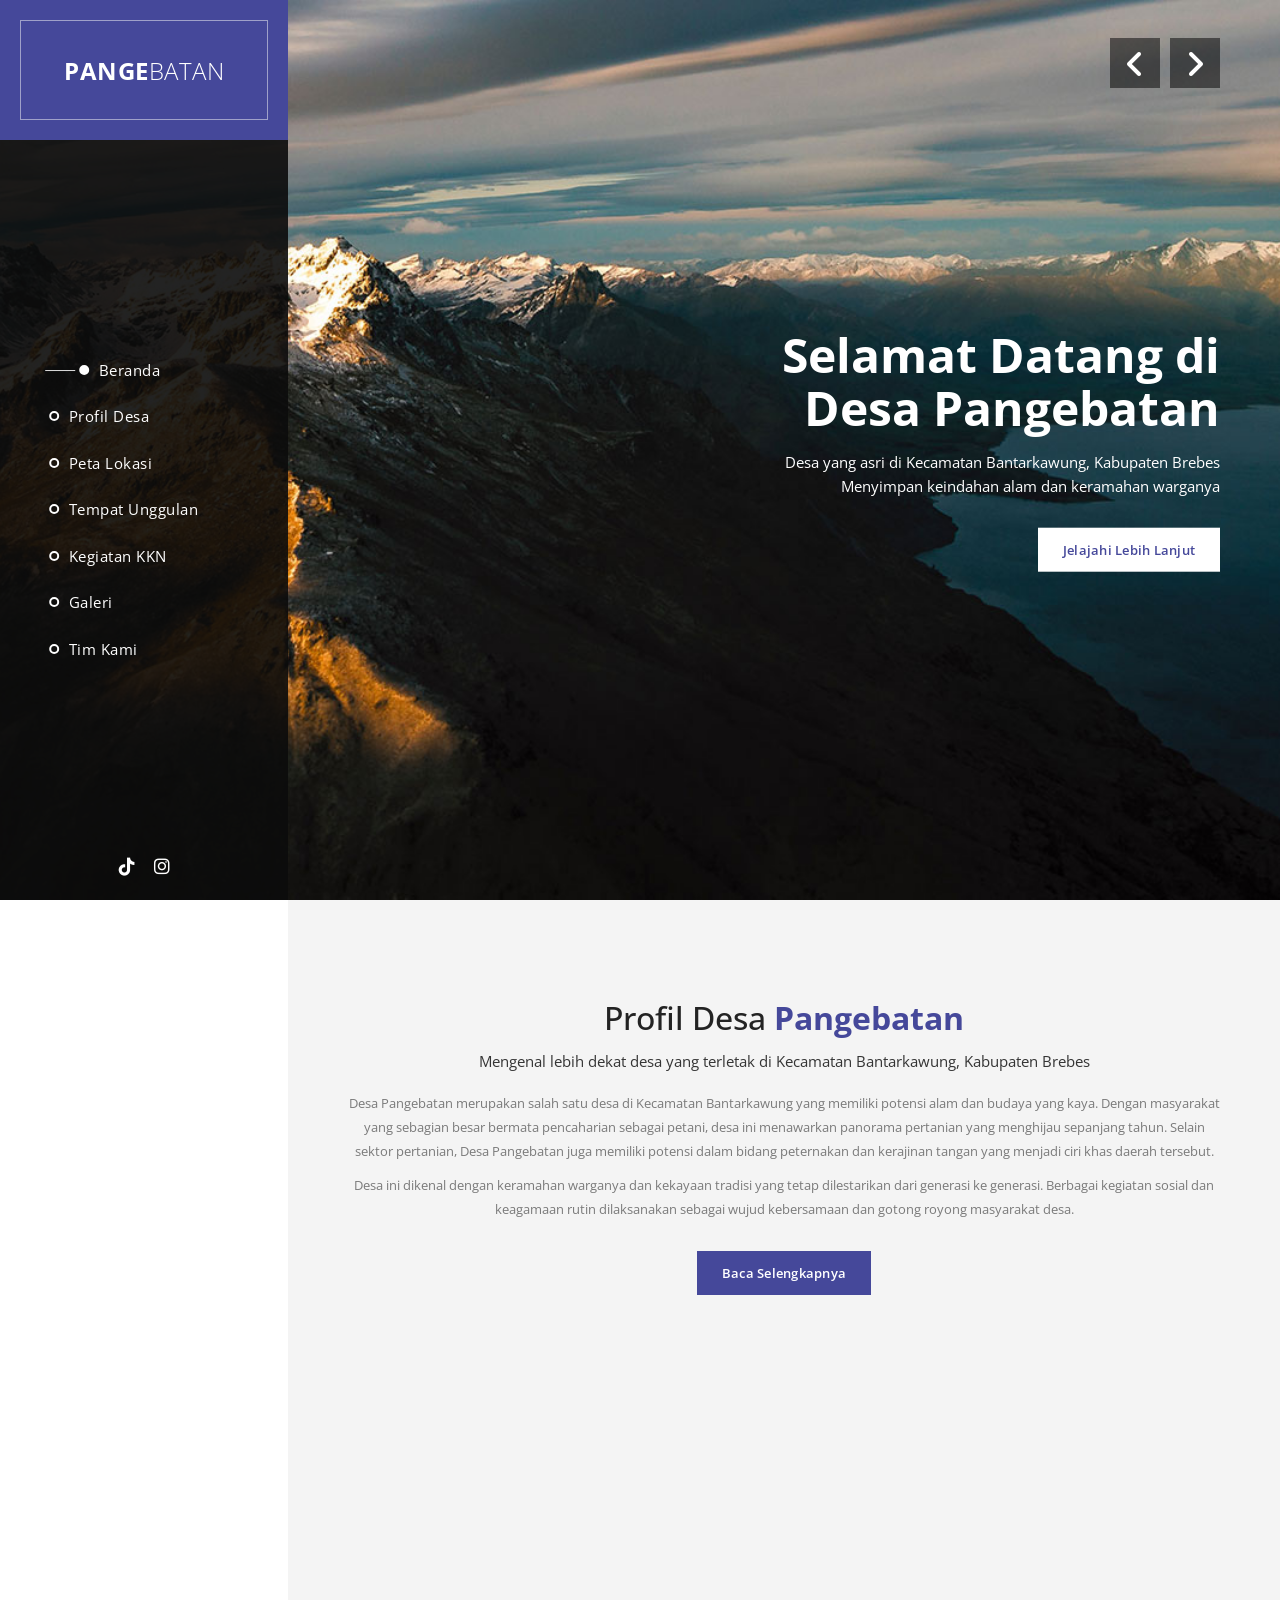
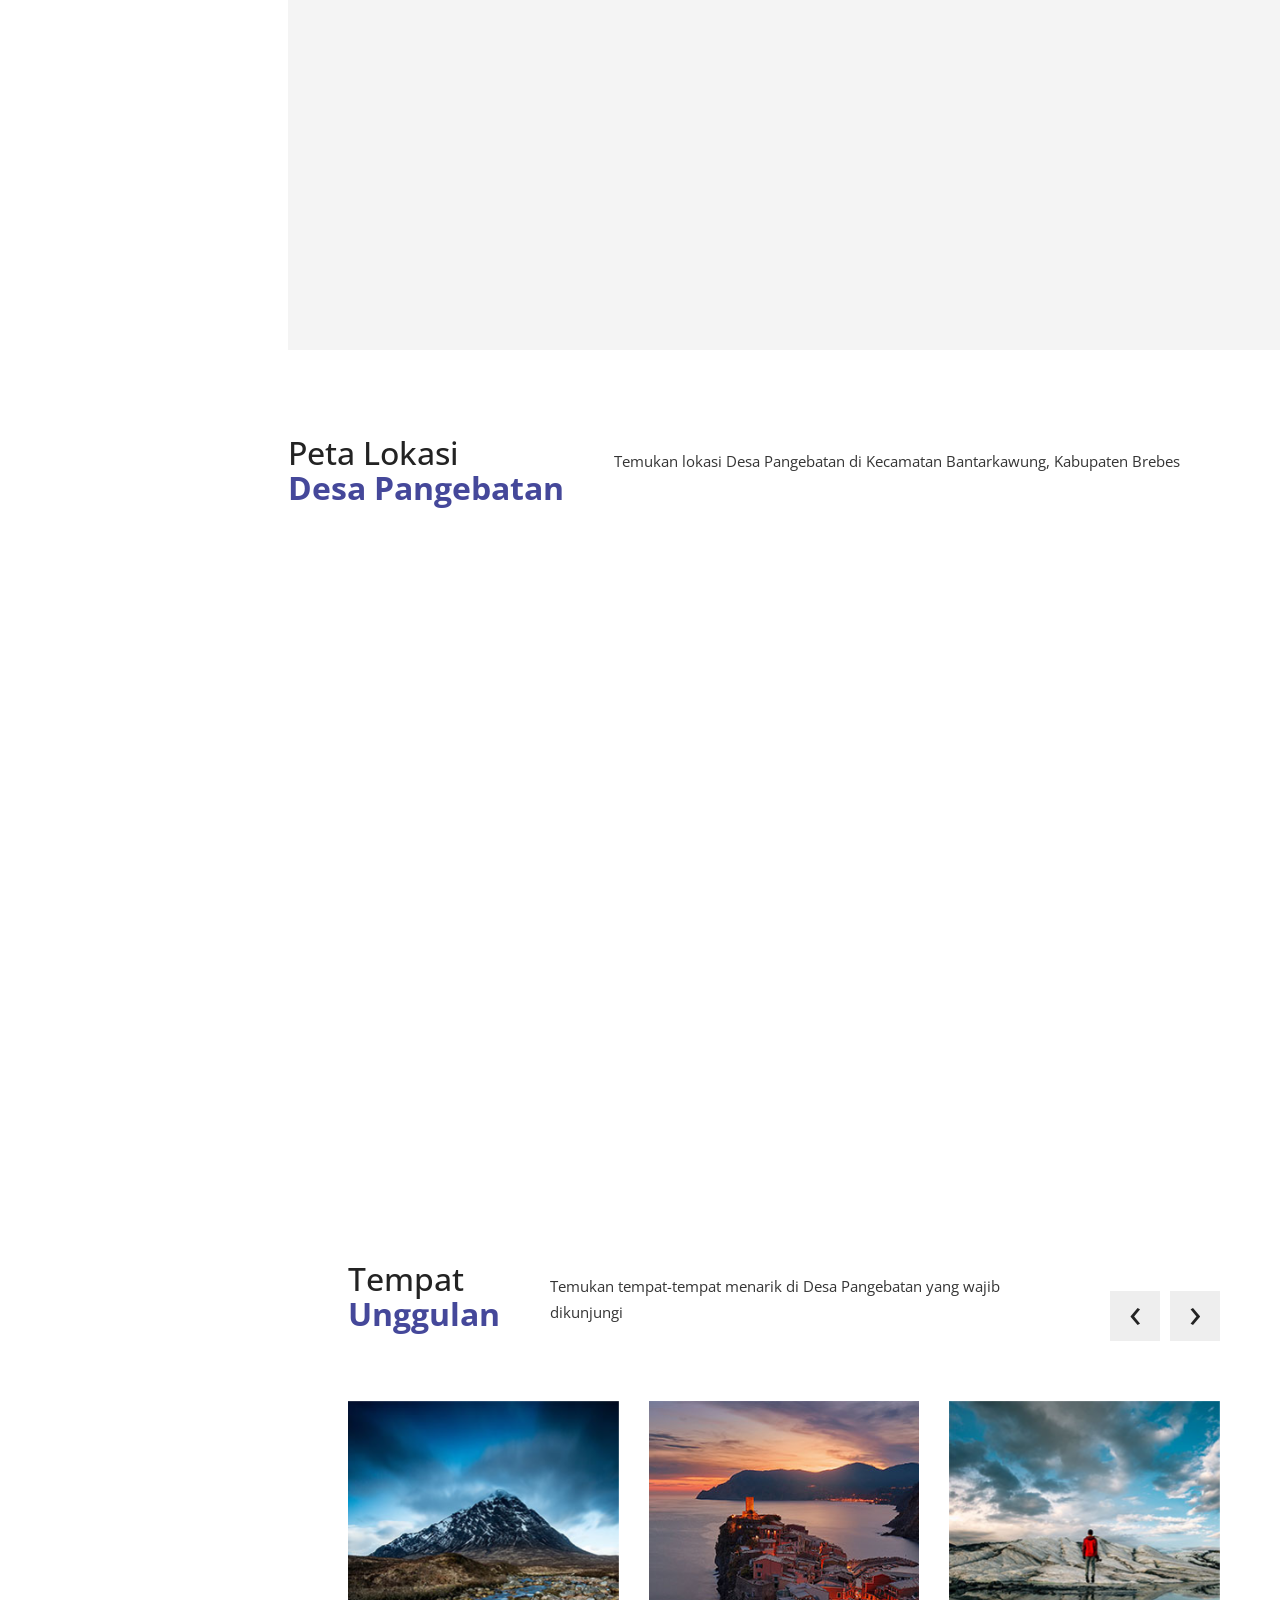
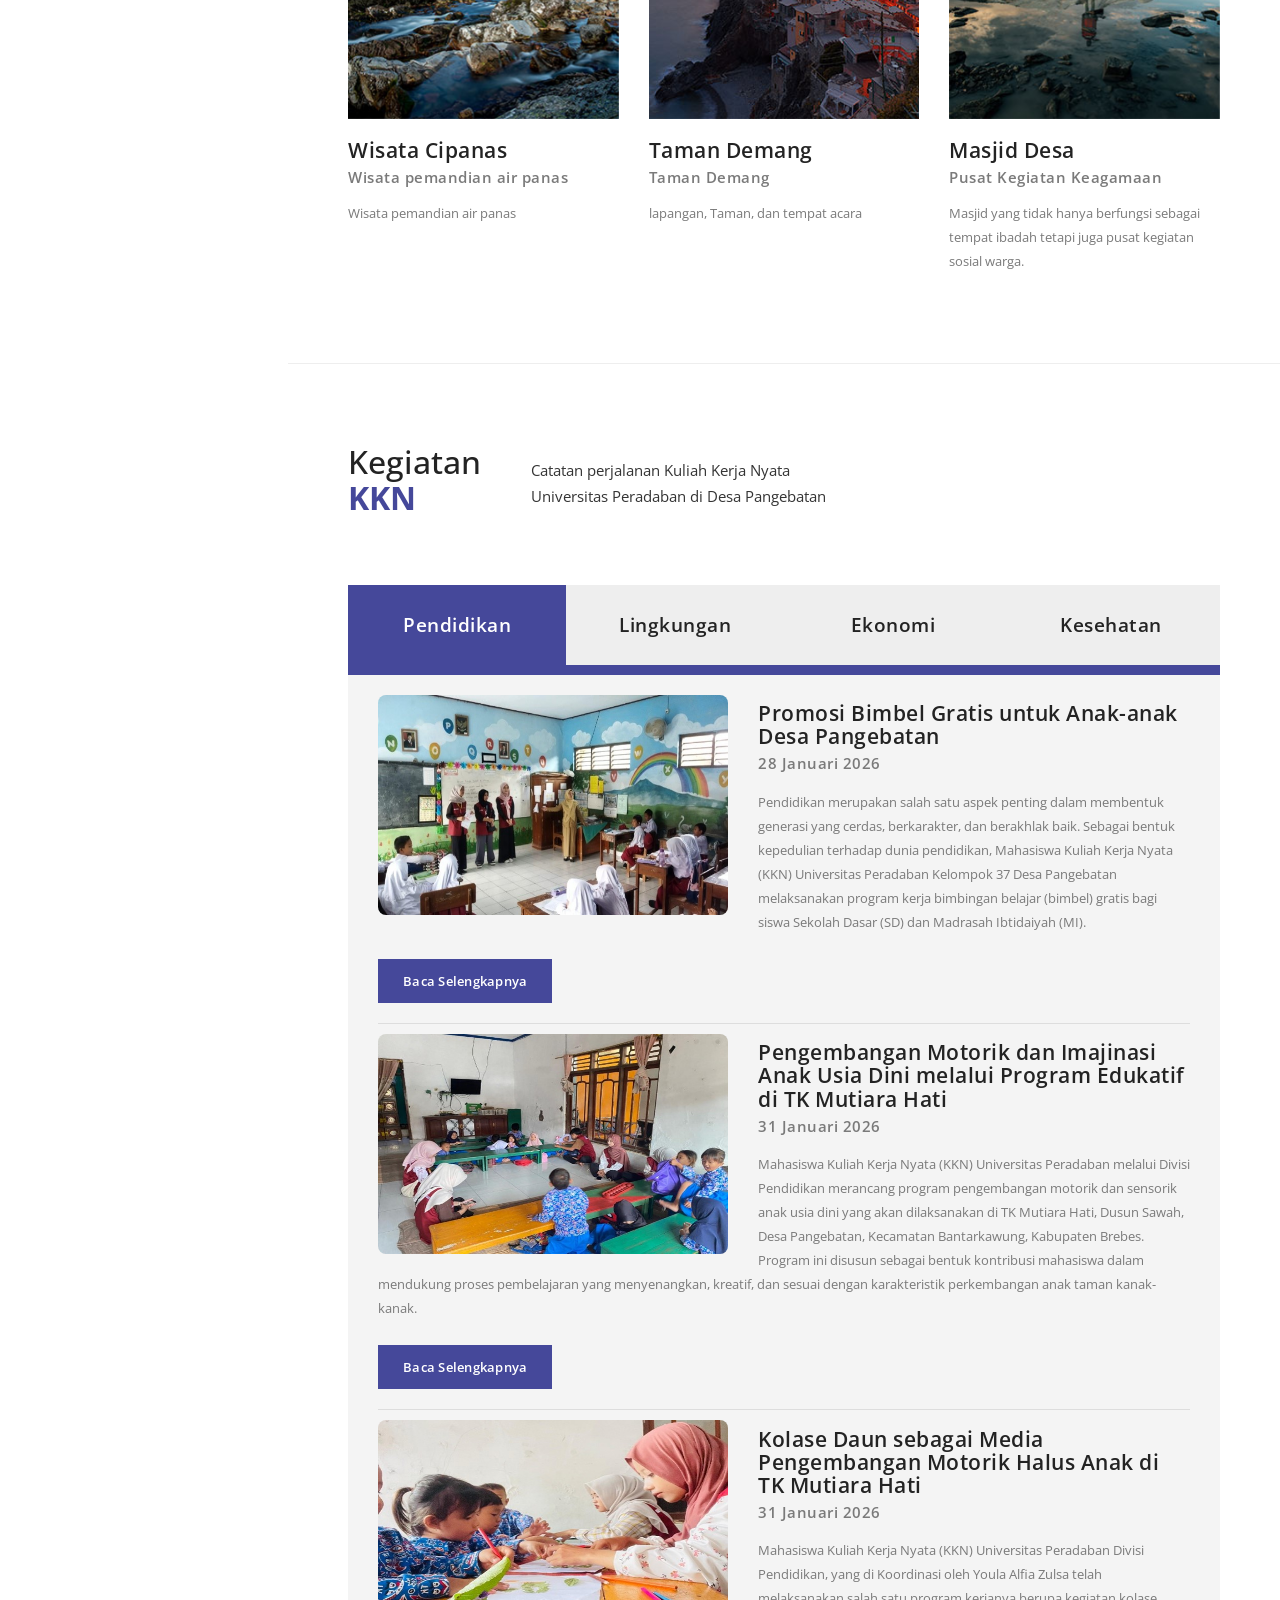
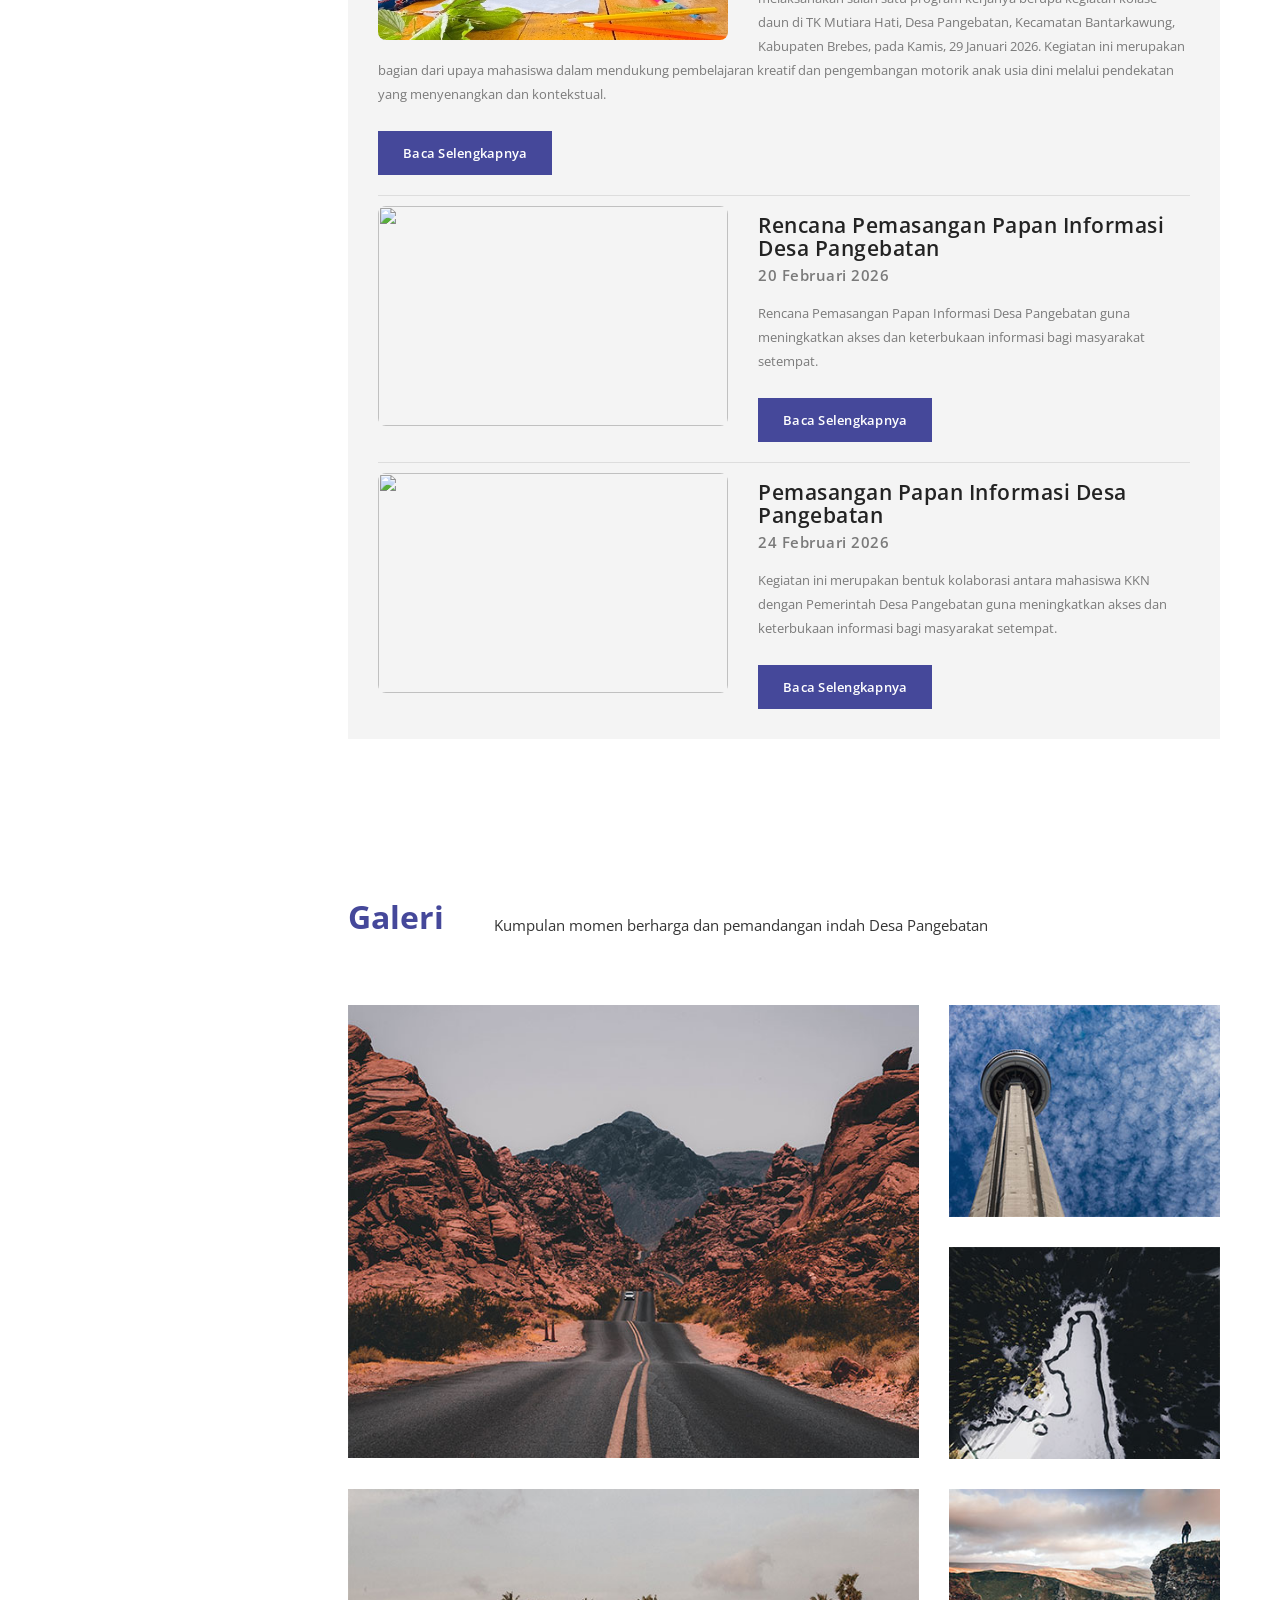
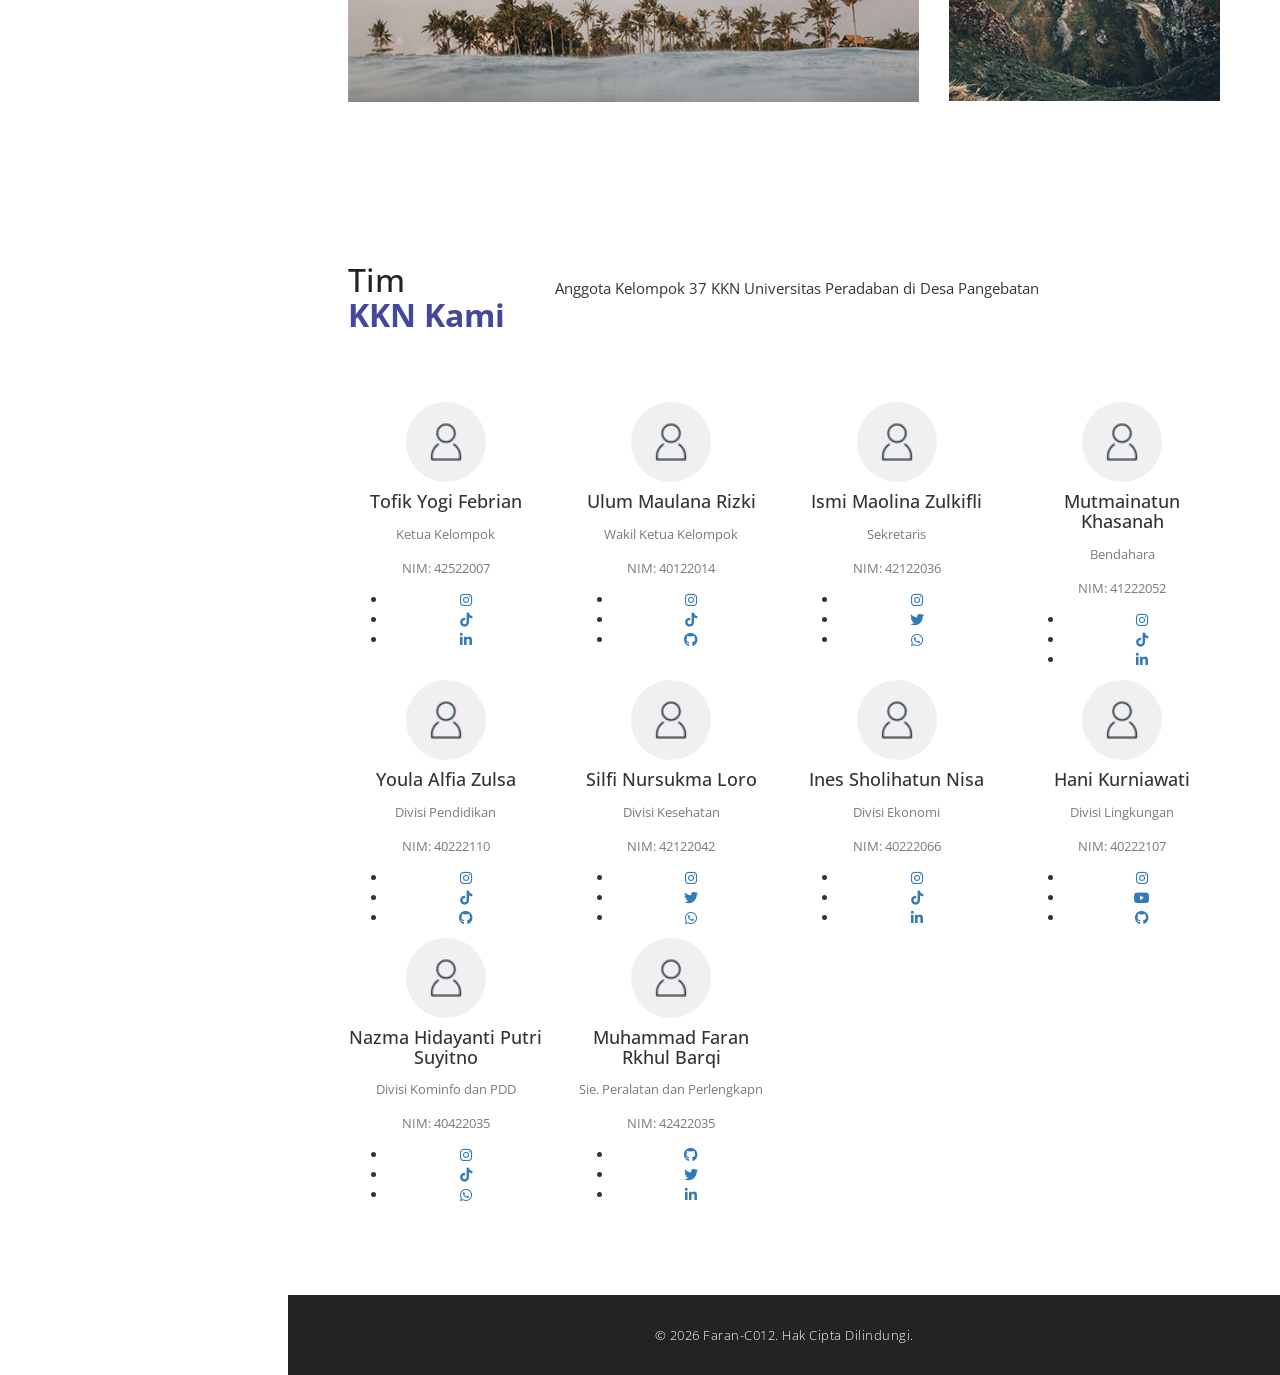
==== commit 5dbfaf81: "modified:   article.html 	modified:   css/templatemo-style.css 	new file:   img/slide_3.jpeg 	delete" ====
--- a/index.html
+++ b/index.html
@@ -198,11 +198,17 @@
           </div>
           <div class="col-md-12">
             <div class="box-video">
-              <div class="bg-video" style="background-image: url(https://unsplash.imgix.net/photo-1425036458755-dc303a604201?fit=crop&fm=jpg&q=75&w=1000)">
-                <div class="bt-play">Putar</div>
-              </div>
               <div class="video-container">
-                <iframe width="100%" height="520" src="https://www.youtube.com/embed/j-_7Ub-Zkow?rel=0&amp;showinfo=0" frameborder="0" allowfullscreen="allowfullscreen"></iframe>
+                <iframe
+                  width="100%"
+                  height="520"
+                  src="https://www.youtube.com/embed/J9DxuKeWP5s?si=HitvOl9VgMyaZrc6"
+                  title="YouTube video player"
+                  frameborder="0"
+                  allow="accelerometer; autoplay; clipboard-write; encrypted-media; gyroscope; picture-in-picture; web-share"
+                  referrerpolicy="strict-origin-when-cross-origin"
+                  allowfullscreen
+                ></iframe>
               </div>
             </div>
           </div>
@@ -282,10 +288,10 @@
           <div class="tabs-content">
             <div class="wrapper">
               <ul class="tabs clearfix" data-tabgroup="first-tab-group">
-                <li><a href="#tab1" class="active">Minggu 1</a></li>
-                <li><a href="#tab2">Minggu 2</a></li>
-                <li><a href="#tab3">Minggu 3</a></li>
-                <li><a href="#tab4">Minggu 4</a></li>
+                <li><a href="#tab1" class="active">Pendidikan</a></li>
+                <li><a href="#tab2">Lingkungan</a></li>
+                <li><a href="#tab3">Ekonomi</a></li>
+                <li><a href="#tab4">Kesehatan</a></li>
               </ul>
               <section id="first-tab-group" class="tabgroup">
                 <div id="tab1">
@@ -341,9 +347,106 @@
                         </div>
                       </div>
                     </li>
+                    <li>
+                      <div class="item">
+                        <img src="img/blog_13.jpg" alt="" class="blog-img" />
+                        <div class="text-content">
+                          <h4>Rencana Pemasangan Papan Informasi Desa Pangebatan</h4>
+                          <span>20 Februari 2026</span>
+                          <p>Rencana Pemasangan Papan Informasi Desa Pangebatan guna meningkatkan akses dan keterbukaan informasi bagi masyarakat setempat.</p>
+                          <div class="accent-button button">
+                            <a href="article.html?id=14">Baca Selengkapnya</a>
+                          </div>
+                        </div>
+                      </div>
+                    </li>
+                    <li>
+                      <div class="item">
+                        <img src="img/blog_12.jpg" alt="" class="blog-img" />
+                        <div class="text-content">
+                          <h4>Pemasangan Papan Informasi Desa Pangebatan</h4>
+                          <span>24 Februari 2026</span>
+                          <p>
+                            Kegiatan ini merupakan bentuk kolaborasi antara mahasiswa KKN dengan Pemerintah Desa Pangebatan guna meningkatkan akses dan keterbukaan informasi bagi masyarakat setempat.
+                          </p>
+                          <div class="accent-button button">
+                            <a href="article.html?id=13">Baca Selengkapnya</a>
+                          </div>
+                        </div>
+                      </div>
+                    </li>
                   </ul>
                 </div>
                 <div id="tab2">
+                  <ul>
+                    <li>
+                      <div class="item">
+                        <img src="img/blog_4.jpg" alt="" class="blog-img" />
+                        <div class="text-content">
+                          <h4>Perencanaan Program POTASI SD Negeri Pangebatan 02</h4>
+                          <span>30 Januari 2026</span>
+                          <p>
+                            Mahasiswa Kuliah Kerja Nyata (KKN) melalui divisi lingkungan merencanakan pelaksanaan program POTASI (Pot Inovasi Daur Ulang) di SD Negeri Pangebatan 02 sebagai bentuk
+                            kontribusi nyata dalam menanamkan kepedulian terhadap lingkungan sejak dini.
+                          </p>
+                          <div class="accent-button button">
+                            <a href="article.html?id=4">Baca Selengkapnya</a>
+                          </div>
+                        </div>
+                      </div>
+                    </li>
+                    <li>
+                      <div class="item">
+                        <img src="img/blog_6.jpg" alt="" class="blog-img" />
+                        <div class="text-content">
+                          <h4>Rencana Pelatihan Ecoprint untuk Ibu-Ibu PKK</h4>
+                          <span>8 Februari 2026</span>
+                          <p>Pelatihan teknik ecoprint sebagai upaya peningkatan kreativitas masyarakat melalui pemanfaatan bahan alami seperti daun dan bunga untuk mencetak motif pada kain.</p>
+                          <div class="accent-button button">
+                            <a href="article.html?id=6">Baca Selengkapnya</a>
+                          </div>
+                        </div>
+                      </div>
+                    </li>
+                  </ul>
+                </div>
+                <div id="tab3">
+                  <ul>
+                    <li>
+                      <div class="item">
+                        <img src="img/blog_9.jpeg" alt="" class="blog-img" />
+                        <div class="text-content">
+                          <h4>Perencanaan Optimalisasi Konten Digital: Strategi Pemasaran untuk UMKM Desa Pangebatan</h4>
+                          <span>16 Februari 2026</span>
+                          <p>
+                            <strong>Usaha Mikro, Kecil, dan Menengah (UMKM)</strong> merupakan salah satu pilar utama penggerak perekonomian desa. Keberadaan UMKM tidak hanya berperan dalam
+                            menciptakan lapangan kerja, tetapi juga menjadi sumber pendapatan masyarakat lokal.
+                          </p>
+                          <div class="accent-button button">
+                            <a href="article.html?id=10">Baca Laporan Lengkap</a>
+                          </div>
+                        </div>
+                      </div>
+                    </li>
+                    <li>
+                      <div class="item">
+                        <img src="img/blog_10.jpeg" alt="" class="blog-img" />
+                        <div class="text-content">
+                          <h4>Program TEPANOM: Inovasi Alat Tebar Pupuk untuk Petani Jagung di Desa Cilakar</h4>
+                          <span>17 Februari 2026</span>
+                          <p>
+                            <strong>TEPANOM</strong> (Tebar Pupuk Otomatis) merupakan inovasi alat yang dirancang untuk membantu petani jagung dalam proses penebaran pupuk secara efisien dan merata.
+                            Alat ini dirancang dengan teknologi sederhana namun efektif, memungkinkan petani untuk meningkatkan produktivitas tanaman jagung.
+                          </p>
+                          <div class="accent-button button">
+                            <a href="article.html?id=11">Baca Laporan Lengkap</a>
+                          </div>
+                        </div>
+                      </div>
+                    </li>
+                  </ul>
+                </div>
+                <div id="tab4">
                   <ul>
                     <li>
                       <div class="item">
@@ -364,22 +467,6 @@
                     </li>
                     <li>
                       <div class="item">
-                        <img src="img/blog_4.jpg" alt="" class="blog-img" />
-                        <div class="text-content">
-                          <h4>Perencanaan Program POTASI SD Negeri Pangebatan 02</h4>
-                          <span>30 Januari 2026</span>
-                          <p>
-                            Mahasiswa Kuliah Kerja Nyata (KKN) melalui divisi lingkungan merencanakan pelaksanaan program POTASI (Pot Inovasi Daur Ulang) di SD Negeri Pangebatan 02 sebagai bentuk
-                            kontribusi nyata dalam menanamkan kepedulian terhadap lingkungan sejak dini.
-                          </p>
-                          <div class="accent-button button">
-                            <a href="article.html?id=4">Baca Selengkapnya</a>
-                          </div>
-                        </div>
-                      </div>
-                    </li>
-                    <li>
-                      <div class="item">
                         <img src="img/blog_5.jpg" alt="" class="blog-img" />
                         <div class="text-content">
                           <h4>Rencana Cek Kesehatan Door to Door</h4>
@@ -395,19 +482,6 @@
                     </li>
                     <li>
                       <div class="item">
-                        <img src="img/blog_6.jpg" alt="" class="blog-img" />
-                        <div class="text-content">
-                          <h4>Rencana Pelatihan Ecoprint untuk Ibu-Ibu PKK</h4>
-                          <span>8 Februari 2026</span>
-                          <p>Pelatihan teknik ecoprint sebagai upaya peningkatan kreativitas masyarakat melalui pemanfaatan bahan alami seperti daun dan bunga untuk mencetak motif pada kain.</p>
-                          <div class="accent-button button">
-                            <a href="article.html?id=6">Baca Selengkapnya</a>
-                          </div>
-                        </div>
-                      </div>
-                    </li>
-                    <li>
-                      <div class="item">
                         <img src="img/blog_0.jpeg" alt="" class="blog-img" />
                         <div class="text-content">
                           <h4>Rencana Pelaksanaan Sosialisasi DAGUSHIBU Obat bagi Ibu-ibu PKK Desa Pengebatan</h4>
@@ -428,77 +502,6 @@
                           <p><strong>LAPORAN PELAKSANAAN</strong> -Kegiatan Door to Door Sukses Bersama dengan Puskesmas Buaran. Program door to door membuktikan efektifitasnya.</p>
                           <div class="accent-button button">
                             <a href="article.html?id=9">Baca Laporan Lengkap</a>
-                          </div>
-                        </div>
-                      </div>
-                    </li>
-                  </ul>
-                </div>
-                <div id="tab3">
-                  <ul>
-                    <li>
-                      <div class="item">
-                        <img src="img/blog_9.jpeg" alt="" class="blog-img" />
-                        <div class="text-content">
-                          <h4>Perencanaan Optimalisasi Konten Digital: Strategi Pemasaran untuk UMKM Desa Pangebatan</h4>
-                          <span>16 Februari 2026</span>
-                          <p>
-                            <strong>Usaha Mikro, Kecil, dan Menengah (UMKM)</strong> merupakan salah satu pilar utama penggerak perekonomian desa. Keberadaan UMKM tidak hanya berperan dalam
-                            menciptakan lapangan kerja, tetapi juga menjadi sumber pendapatan masyarakat lokal.
-                          </p>
-                          <div class="accent-button button">
-                            <a href="article.html?id=10">Baca Laporan Lengkap</a>
-                          </div>
-                        </div>
-                      </div>
-                    </li>
-                    <li>
-                      <div class="item">
-                        <img src="img/blog_10.jpeg" alt="" class="blog-img" />
-                        <div class="text-content">
-                          <h4>Program TEPANOM: Inovasi Alat Tebar Pupuk untuk Petani Jagung di Desa Cilakar</h4>
-                          <span>17 Februari 2026</span>
-                          <p>
-                            <strong>TEPANOM</strong> (Tebar Pupuk Otomatis) merupakan inovasi alat yang dirancang untuk membantu petani jagung dalam proses penebaran pupuk secara efisien dan merata.
-                            Alat ini dirancang dengan teknologi sederhana namun efektif, memungkinkan petani untuk meningkatkan produktivitas tanaman jagung.
-                          </p>
-                          <div class="accent-button button">
-                            <a href="article.html?id=11">Baca Laporan Lengkap</a>
-                          </div>
-                        </div>
-                      </div>
-                    </li>
-                  </ul>
-                </div>
-                <div id="tab4">
-                  <ul>
-                    <li>
-                      <div class="item">
-                        <img src="img/blog_11.jpg" alt="" class="blog-img" />
-                        <div class="text-content">
-                          <h4>Optimalisasi Potensi Warga melalui Pasar Ramadhan RT 07 RW 07 Desa Pangebatan</h4>
-                          <span>23 Februari 2026</span>
-                          <p>
-                            Kegiatan ini merupakan bagian dari program kerja mahasiswa Kuliah Kerja Nyata (KKN) 37 Universitas Peradaban Bumiayu yang berfokus pada penguatan ekonomi masyarakat
-                            berbasis potensi lokal.
-                          </p>
-                          <div class="accent-button button">
-                            <a href="article.html?id=12">Baca Selengkapnya</a>
-                          </div>
-                        </div>
-                      </div>
-                    </li>
-                    <li>
-                      <div class="item">
-                        <img src="img/blog_12.jpg" alt="" class="blog-img" />
-                        <div class="text-content">
-                          <h4>Pemasangan Papan Informasi Desa Pangebatan</h4>
-                          <span>24 Februari 2026</span>
-                          <p>
-                            Kegiatan ini merupakan bentuk kolaborasi antara mahasiswa KKN dengan Pemerintah Desa Pangebatan guna meningkatkan akses dan keterbukaan informasi bagi masyarakat setempat.
-                          </p>
-                          <div class="accent-button button">
-                            <a href="article.html?id=13">Baca Selengkapnya</a>
                           </div>
                         </div>
                       </div>
--- a/css/templatemo-style.css
+++ b/css/templatemo-style.css
@@ -430,7 +430,7 @@
 }
 
 .Modern-Slider .item-3 .image {
-  background-image: url(../img/slide_3.jpg);
+  background-image: url(../img/slide_3.jpeg);
 }
 
 .Modern-Slider .PrevArrow:before {
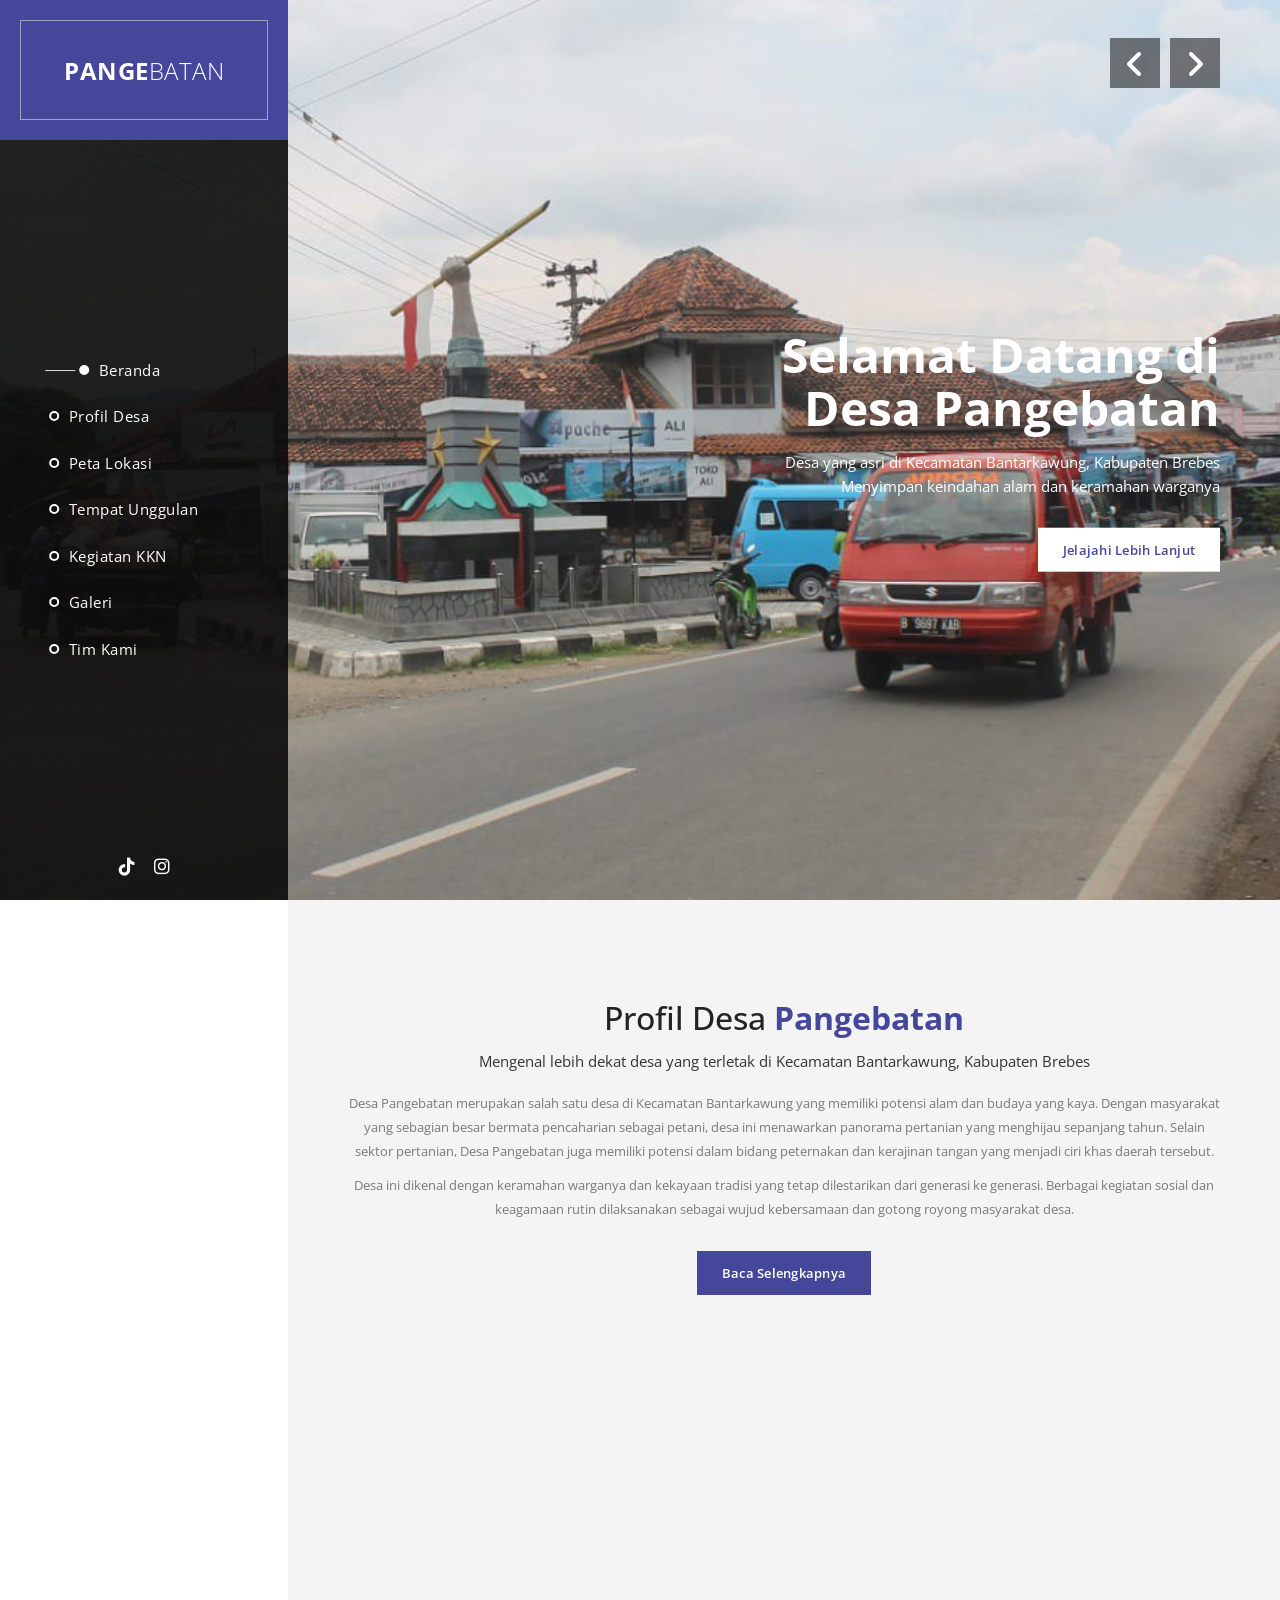
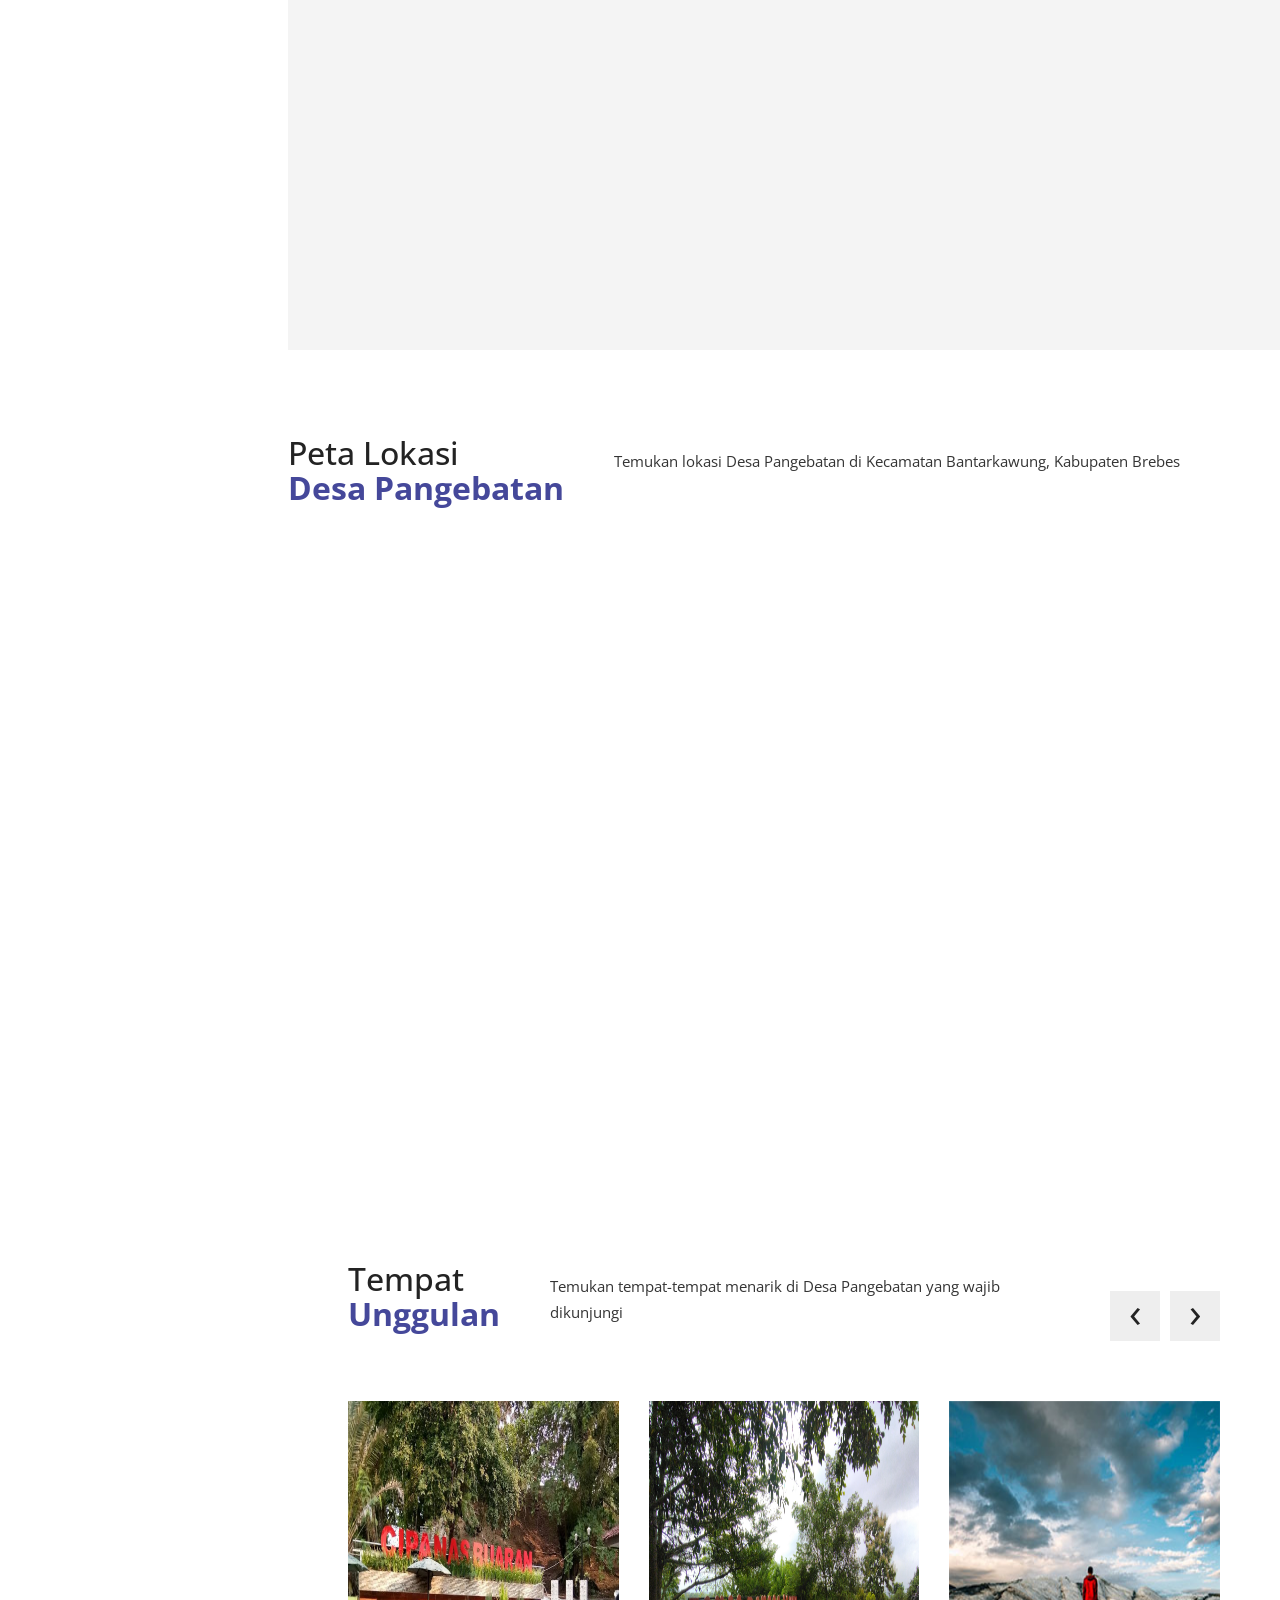
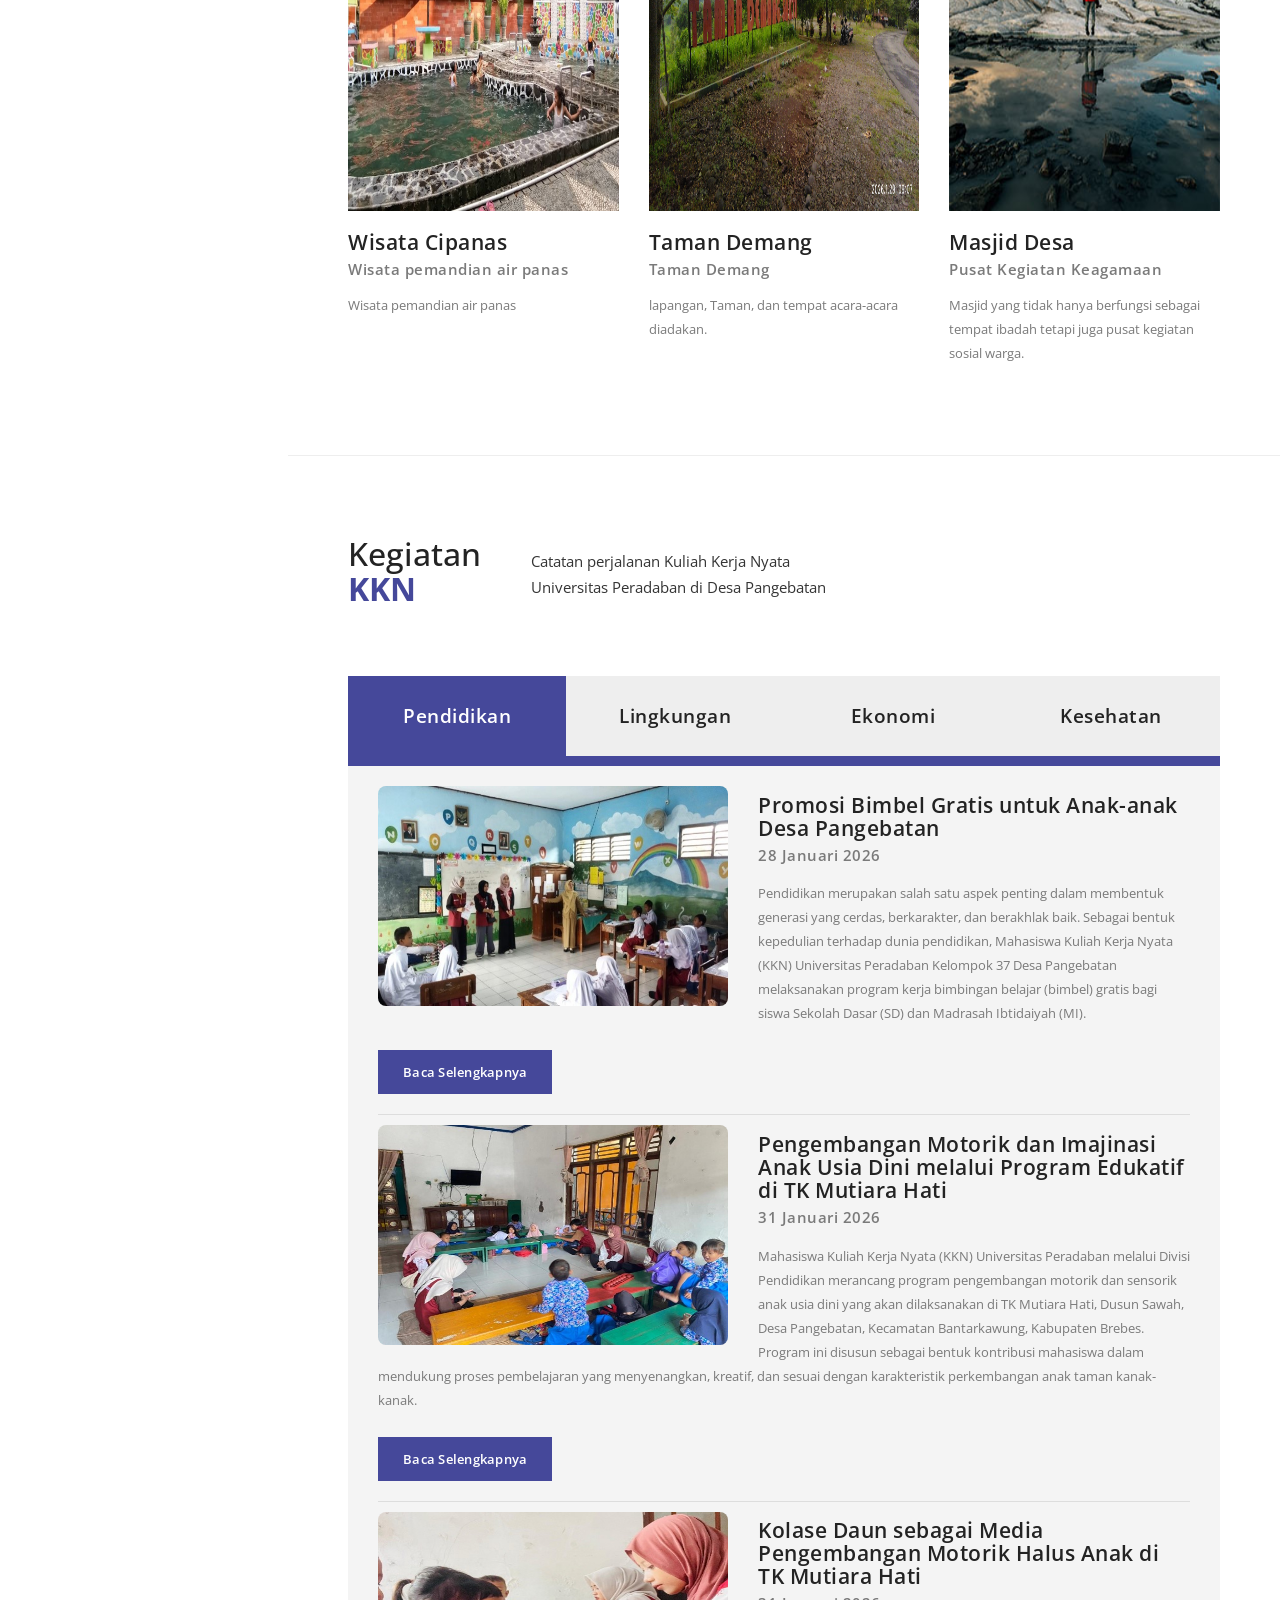
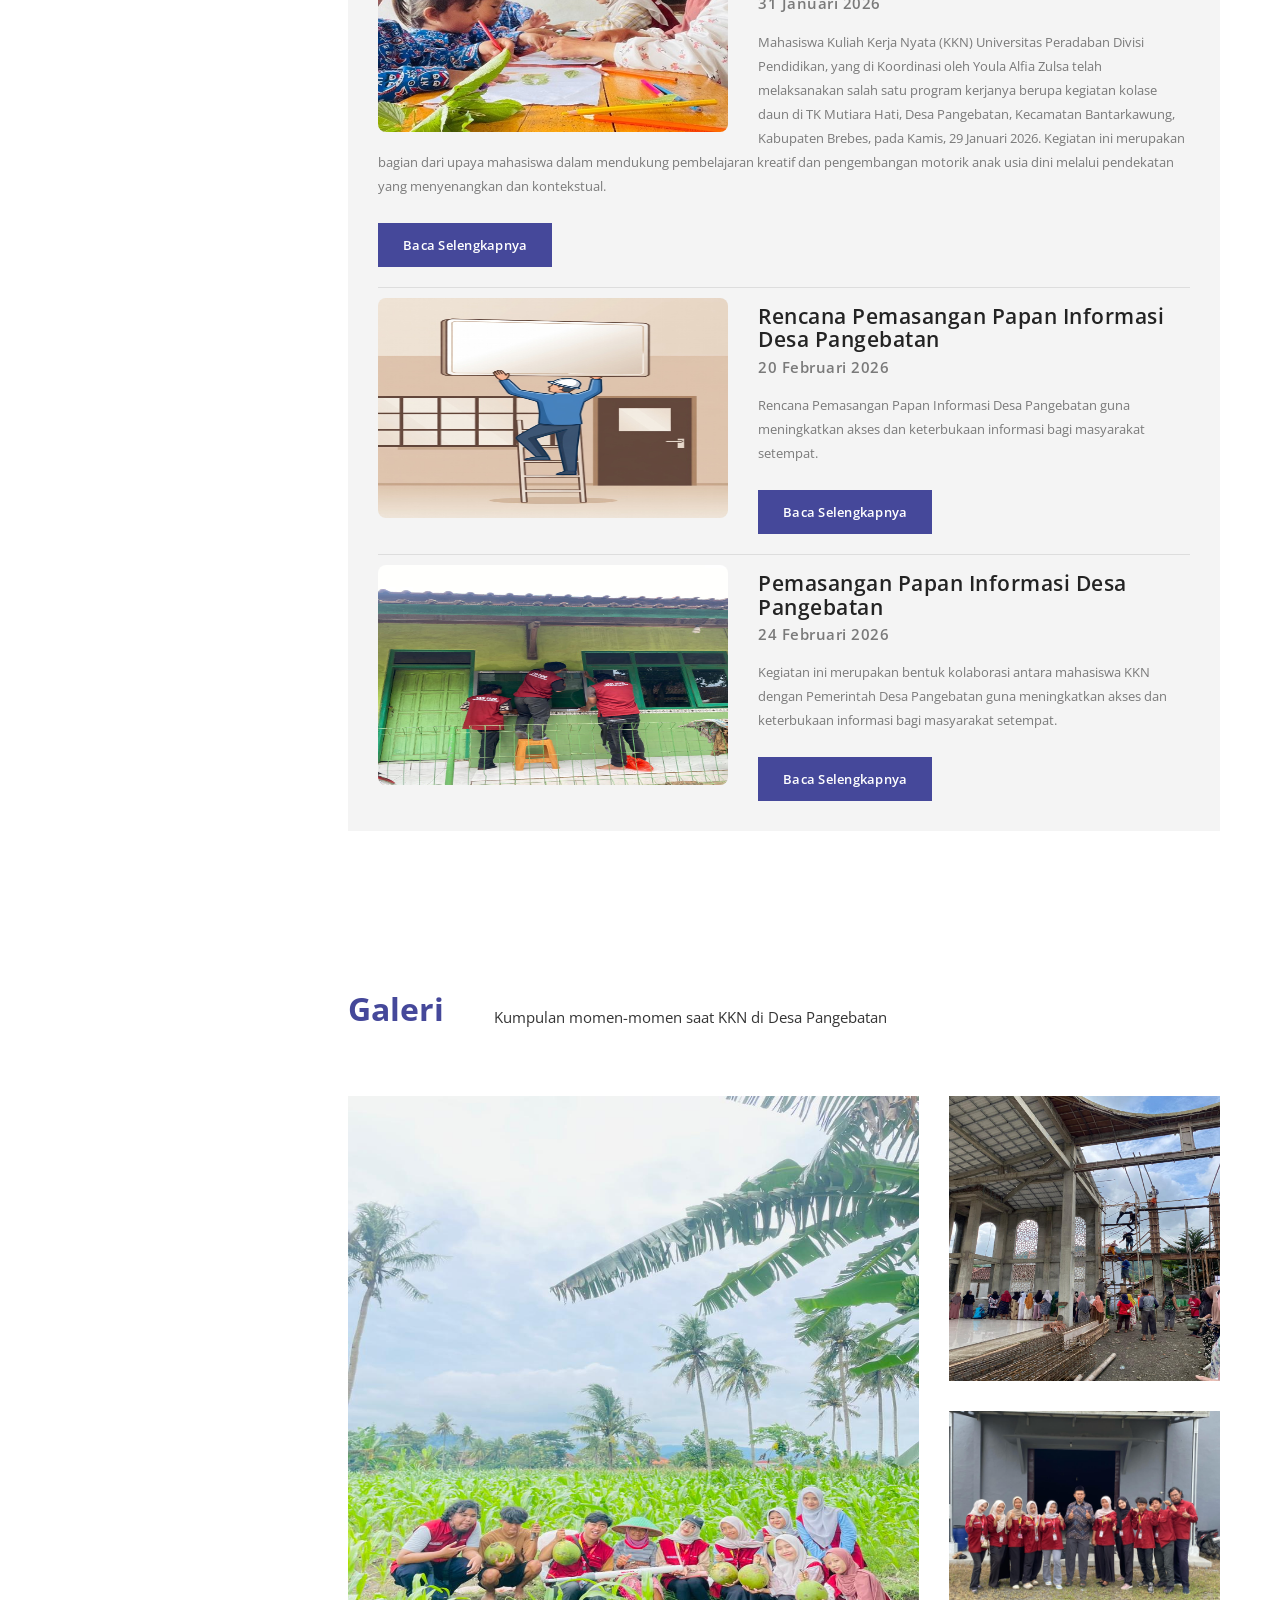
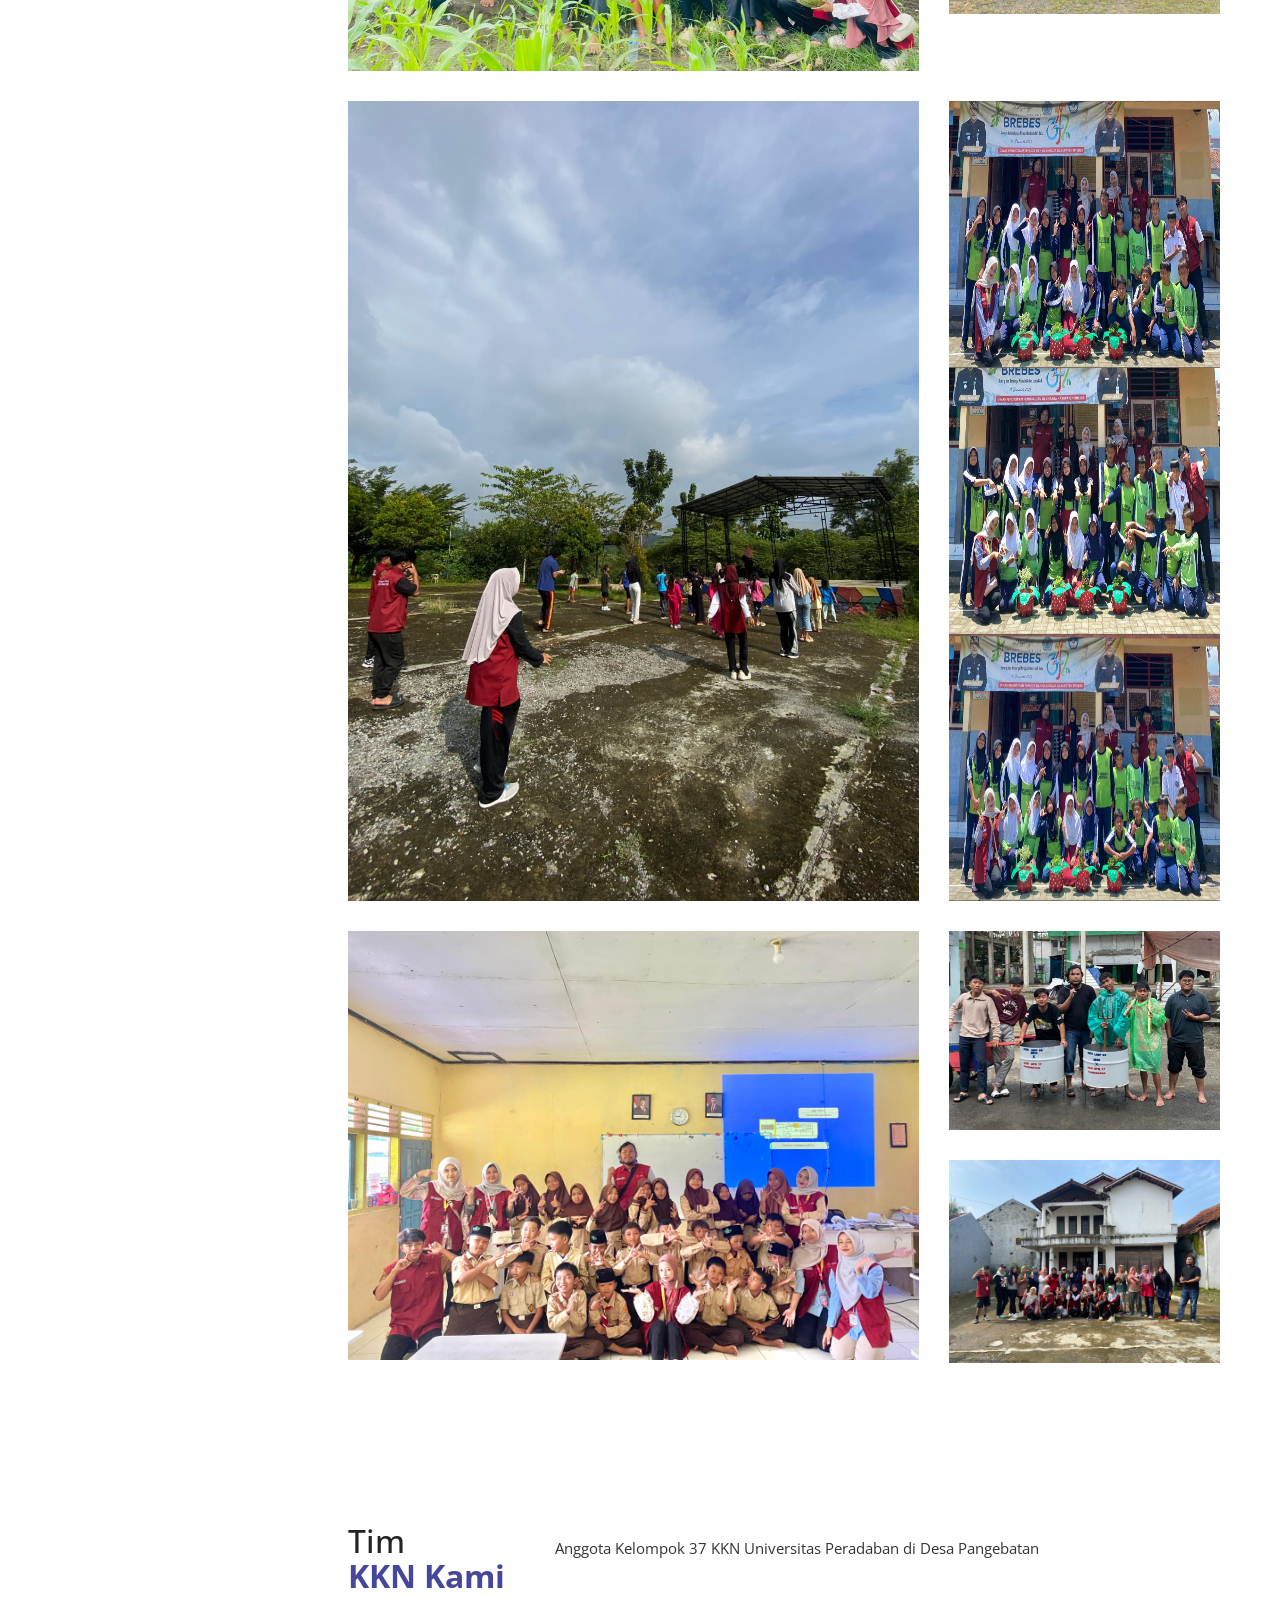
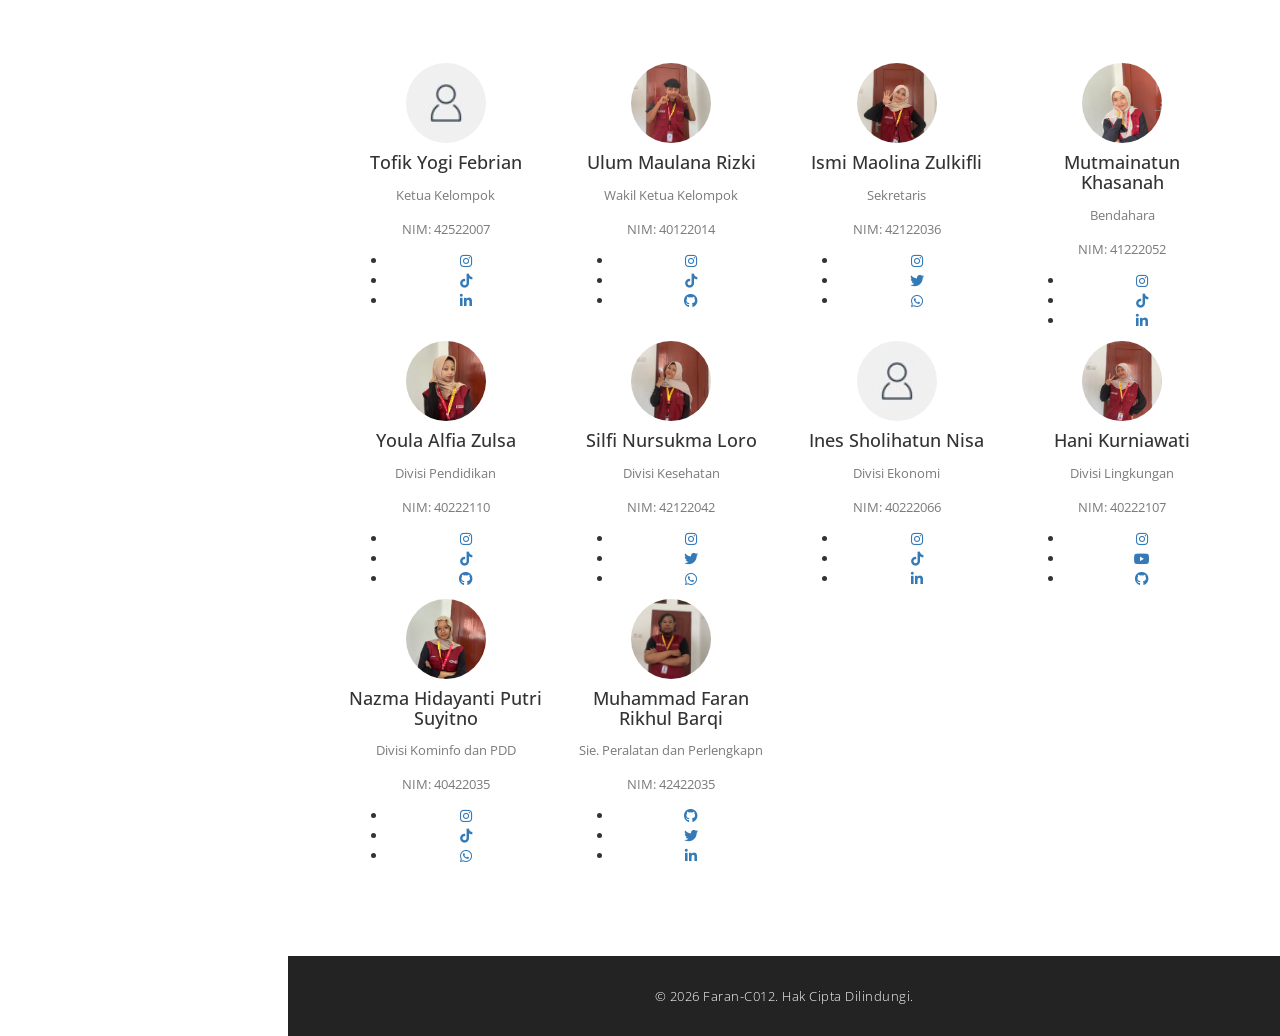
==== commit 05c07caa: "modified:   article.html 	modified:   css/templatemo-style.css 	new file:   img/blog_12.jpeg 	new fi" ====
--- a/index.html
+++ b/index.html
@@ -239,9 +239,9 @@
           <div class="owl-carousel owl-theme">
             <div class="item">
               <div class="image">
-                <img src="img/featured_1.jpg" alt="" />
+                <img src="img/featured_1.jpg" alt="" style="height: 410px" />
                 <div class="featured-button button">
-                  <a href="#projects">Lihat Detail</a>
+                  <a href="https://share.google/UUAU1e9Ulk0NlDeWR">Lihat Detail</a>
                 </div>
               </div>
               <div class="text-content">
@@ -252,20 +252,20 @@
             </div>
             <div class="item">
               <div class="image">
-                <img src="img/featured_2.jpg" alt="" />
+                <img src="img/featured_2.jpg" alt="" style="height: 410px" />
                 <div class="featured-button button">
-                  <a href="#projects">Lihat Detail</a>
+                  <a href="https://share.google/NyypesDEq9WcHKCfh">Lihat Detail</a>
                 </div>
               </div>
               <div class="text-content">
                 <h4>Taman Demang</h4>
                 <span>Taman Demang</span>
-                <p>lapangan, Taman, dan tempat acara</p>
+                <p>lapangan, Taman, dan tempat acara-acara diadakan.</p>
               </div>
             </div>
             <div class="item">
               <div class="image">
-                <img src="img/featured_3.jpg" alt="" />
+                <img src="img/featured_3.jpg" alt="" style="height: 410px" />
                 <div class="featured-button button">
                   <a href="#projects">Lihat Detail</a>
                 </div>
@@ -362,7 +362,7 @@
                     </li>
                     <li>
                       <div class="item">
-                        <img src="img/blog_12.jpg" alt="" class="blog-img" />
+                        <img src="img/blog_12.jpeg" alt="" class="blog-img" />
                         <div class="text-content">
                           <h4>Pemasangan Papan Informasi Desa Pangebatan</h4>
                           <span>24 Februari 2026</span>
@@ -516,34 +516,49 @@
       <section id="projects" class="content-section">
         <div class="section-heading">
           <h1><em>Galeri</em></h1>
-          <p>Kumpulan momen berharga dan pemandangan indah Desa Pangebatan</p>
+          <p>Kumpulan momen-momen saat KKN di Desa Pangebatan</p>
         </div>
         <div class="section-content">
           <div class="masonry">
             <div class="row">
               <div class="item">
                 <div class="col-md-8">
-                  <a href="img/portfolio_big_1.jpg" data-lightbox="image"><img src="img/portfolio_1.jpg" /></a>
+                  <a href="img/gallery_1.jpeg" data-lightbox="image"><img src="img/gallery_1.jpeg" style="height: 575px" /></a>
                 </div>
               </div>
               <div class="item second-item">
                 <div class="col-md-4">
-                  <a href="img/portfolio_big_2.jpg" data-lightbox="image"><img src="img/portfolio_2.jpg" /></a>
+                  <a href="img/gallery_2.jpeg" data-lightbox="image"><img src="img/gallery_2.jpeg" style="height: 285px" /></a>
                 </div>
               </div>
               <div class="item">
                 <div class="col-md-4">
-                  <a href="img/portfolio_big_3.jpg" data-lightbox="image"><img src="img/portfolio_3.jpg" /></a>
+                  <a href="img/gallery_3.jpeg" data-lightbox="image"><img src="img/gallery_3.jpeg" /></a>
                 </div>
               </div>
               <div class="item">
                 <div class="col-md-8">
-                  <a href="img/portfolio_big_5.jpg" data-lightbox="image"><img src="img/portfolio_5.jpg" /></a>
+                  <a href="img/gallery_4.jpeg" data-lightbox="image"><img src="img/gallery_4.jpeg" style="height: 800px" /></a>
                 </div>
               </div>
               <div class="item">
                 <div class="col-md-4">
-                  <a href="img/portfolio_big_4.jpg" data-lightbox="image"><img src="img/portfolio_4.jpg" /></a>
+                  <a href="img/gallery_5.jpeg" data-lightbox="image"><img src="img/gallery_5.jpeg" style="height: 800px" /></a>
+                </div>
+              </div>
+              <div class="item">
+                <div class="col-md-8">
+                  <a href="img/gallery_6.jpeg" data-lightbox="image"><img src="img/gallery_6.jpeg" /></a>
+                </div>
+              </div>
+              <div class="item second-item">
+                <div class="col-md-4">
+                  <a href="img/gallery_7.jpeg" data-lightbox="image"><img src="img/gallery_7.jpeg" /></a>
+                </div>
+              </div>
+              <div class="item">
+                <div class="col-md-4">
+                  <a href="img/gallery_8.jpeg" data-lightbox="image"><img src="img/gallery_8.jpeg" /></a>
                 </div>
               </div>
             </div>
@@ -583,7 +598,7 @@
               <!-- Anggota 2 -->
               <div class="col-md-3">
                 <div class="team-member text-center">
-                  <img src="img/member.jpg" alt="Member 2" class="profile-img" />
+                  <img src="img/ulum.jpeg" alt="Member 2" class="profile-img" />
                   <h4>Ulum Maulana Rizki</h4>
                   <p>Wakil Ketua Kelompok</p>
                   <p>NIM: 40122014</p>
@@ -604,7 +619,7 @@
               <!-- Anggota 3 -->
               <div class="col-md-3">
                 <div class="team-member text-center">
-                  <img src="img/member.jpg" alt="Member 3" class="profile-img" />
+                  <img src="img/ismi.jpeg" alt="Member 3" class="profile-img" />
                   <h4>Ismi Maolina Zulkifli</h4>
                   <p>Sekretaris</p>
                   <p>NIM: 42122036</p>
@@ -625,7 +640,7 @@
               <!-- Anggota 4 -->
               <div class="col-md-3">
                 <div class="team-member text-center">
-                  <img src="img/member.jpg" alt="Member 4" class="profile-img" />
+                  <img src="img/ina.jpeg" alt="Member 4" class="profile-img" />
                   <h4>Mutmainatun Khasanah</h4>
                   <p>Bendahara</p>
                   <p>NIM: 41222052</p>
@@ -648,7 +663,7 @@
               <!-- Anggota 5 -->
               <div class="col-md-3">
                 <div class="team-member text-center">
-                  <img src="img/member.jpg" alt="Member 5" class="profile-img" />
+                  <img src="img/yola.jpeg" alt="Member 5" class="profile-img" />
                   <h4>Youla Alfia Zulsa</h4>
                   <p>Divisi Pendidikan</p>
                   <p>NIM: 40222110</p>
@@ -669,7 +684,7 @@
               <!-- Anggota 6 -->
               <div class="col-md-3">
                 <div class="team-member text-center">
-                  <img src="img/member.jpg" alt="Member 6" class="profile-img" />
+                  <img src="img/silvi.jpeg" alt="Member 6" class="profile-img" />
                   <h4>Silfi Nursukma Loro</h4>
                   <p>Divisi Kesehatan</p>
                   <p>NIM: 42122042</p>
@@ -711,7 +726,7 @@
               <!-- Anggota 8 -->
               <div class="col-md-3">
                 <div class="team-member text-center">
-                  <img src="img/member.jpg" alt="Member 8" class="profile-img" />
+                  <img src="img/hani.jpeg" alt="Member 8" class="profile-img" />
                   <h4>Hani Kurniawati</h4>
                   <p>Divisi Lingkungan</p>
                   <p>NIM: 40222107</p>
@@ -734,7 +749,7 @@
               <!-- Anggota 9 -->
               <div class="col-md-3">
                 <div class="team-member text-center">
-                  <img src="img/member.jpg" alt="Member 9" class="profile-img" />
+                  <img src="img/nazma.jpeg" alt="Member 9" class="profile-img" />
                   <h4>Nazma Hidayanti Putri Suyitno</h4>
                   <p>Divisi Kominfo dan PDD</p>
                   <p>NIM: 40422035</p>
@@ -755,8 +770,8 @@
               <!-- Anggota 10 -->
               <div class="col-md-3">
                 <div class="team-member text-center">
-                  <img src="img/member.jpg" alt="Member 10" class="profile-img" />
-                  <h4>Muhammad Faran Rkhul Barqi</h4>
+                  <img src="img/saya.jpeg" alt="Member 10" class="profile-img" />
+                  <h4>Muhammad Faran Rikhul Barqi</h4>
                   <p>Sie. Peralatan dan Perlengkapn</p>
                   <p>NIM: 42422035</p>
                   <ul class="social-icons">
--- a/css/templatemo-style.css
+++ b/css/templatemo-style.css
@@ -422,11 +422,11 @@
 }
 
 .Modern-Slider .item-1 .image {
-  background-image: url(../img/slide_1.jpg);
+  background-image: url(../img/slide_1.jpeg);
 }
 
 .Modern-Slider .item-2 .image {
-  background-image: url(../img/slide_2.jpg);
+  background-image: url(../img/slide_2.jpeg);
 }
 
 .Modern-Slider .item-3 .image {
